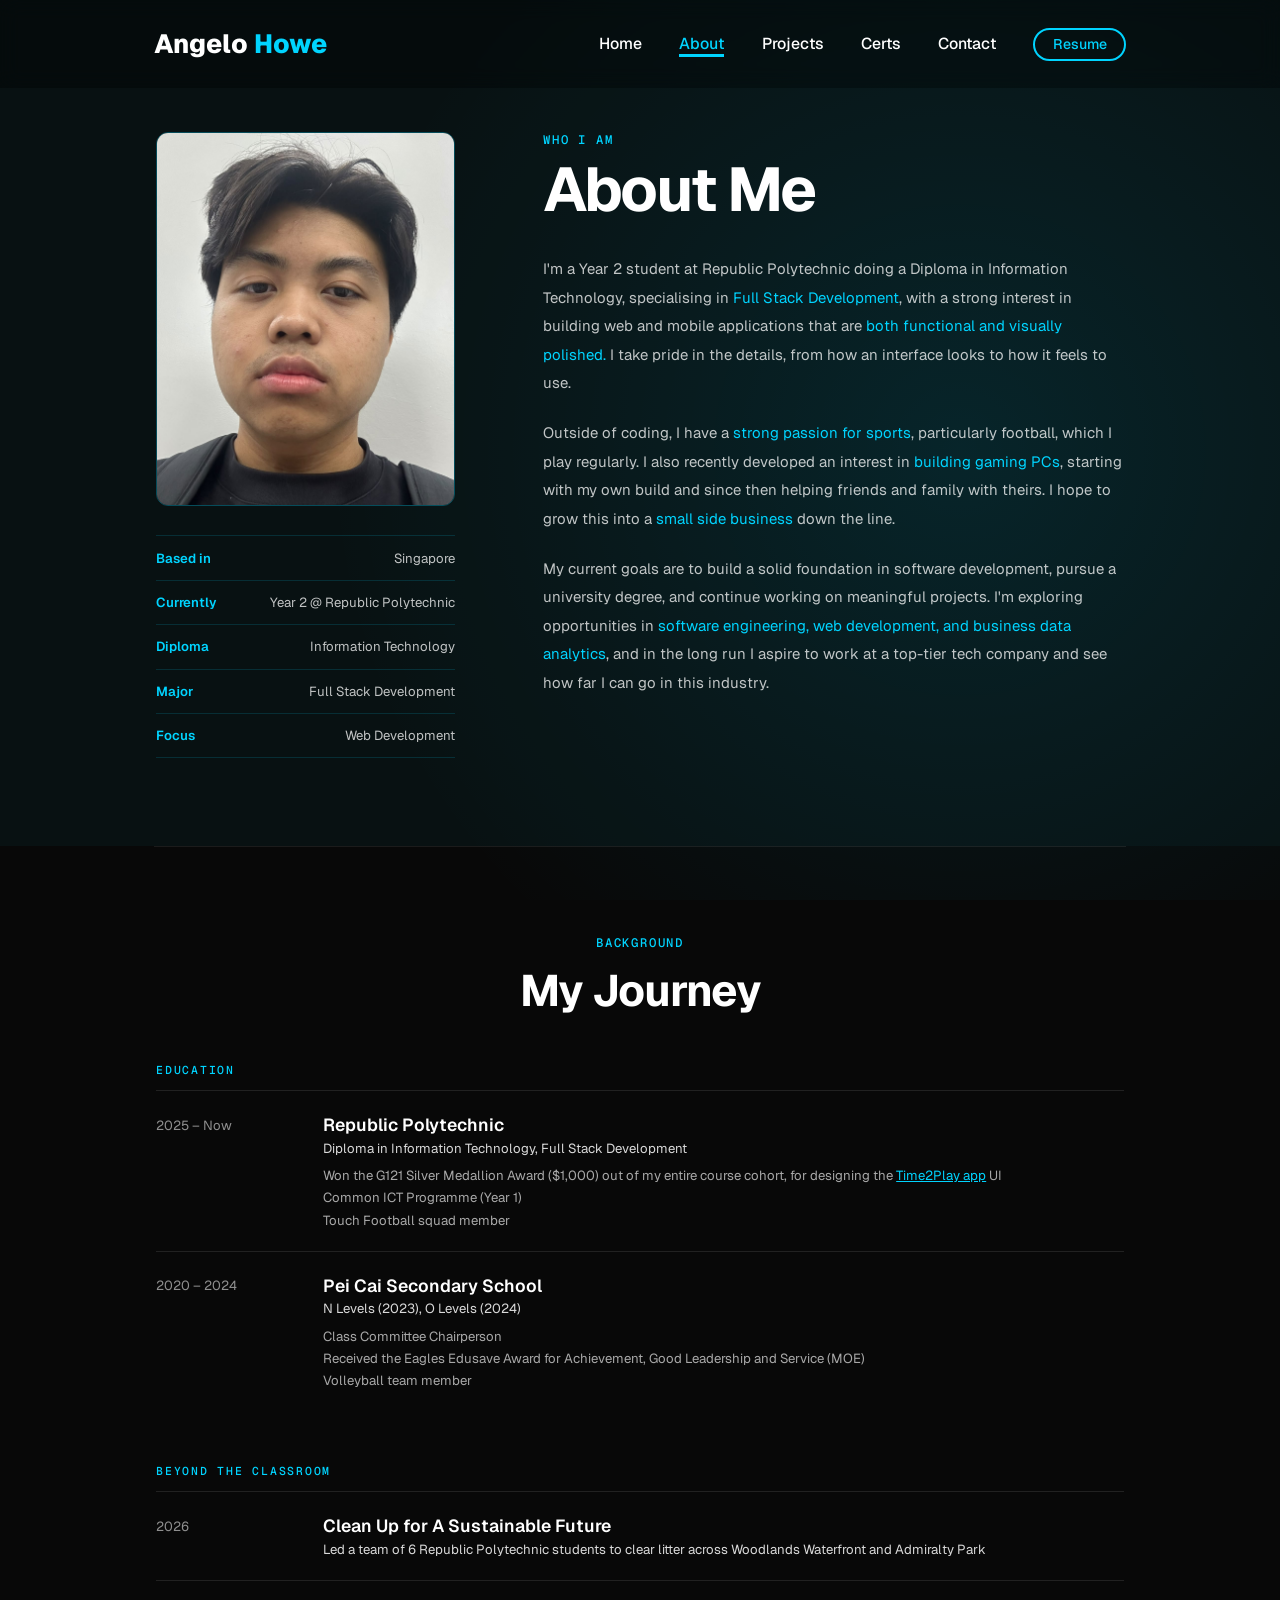
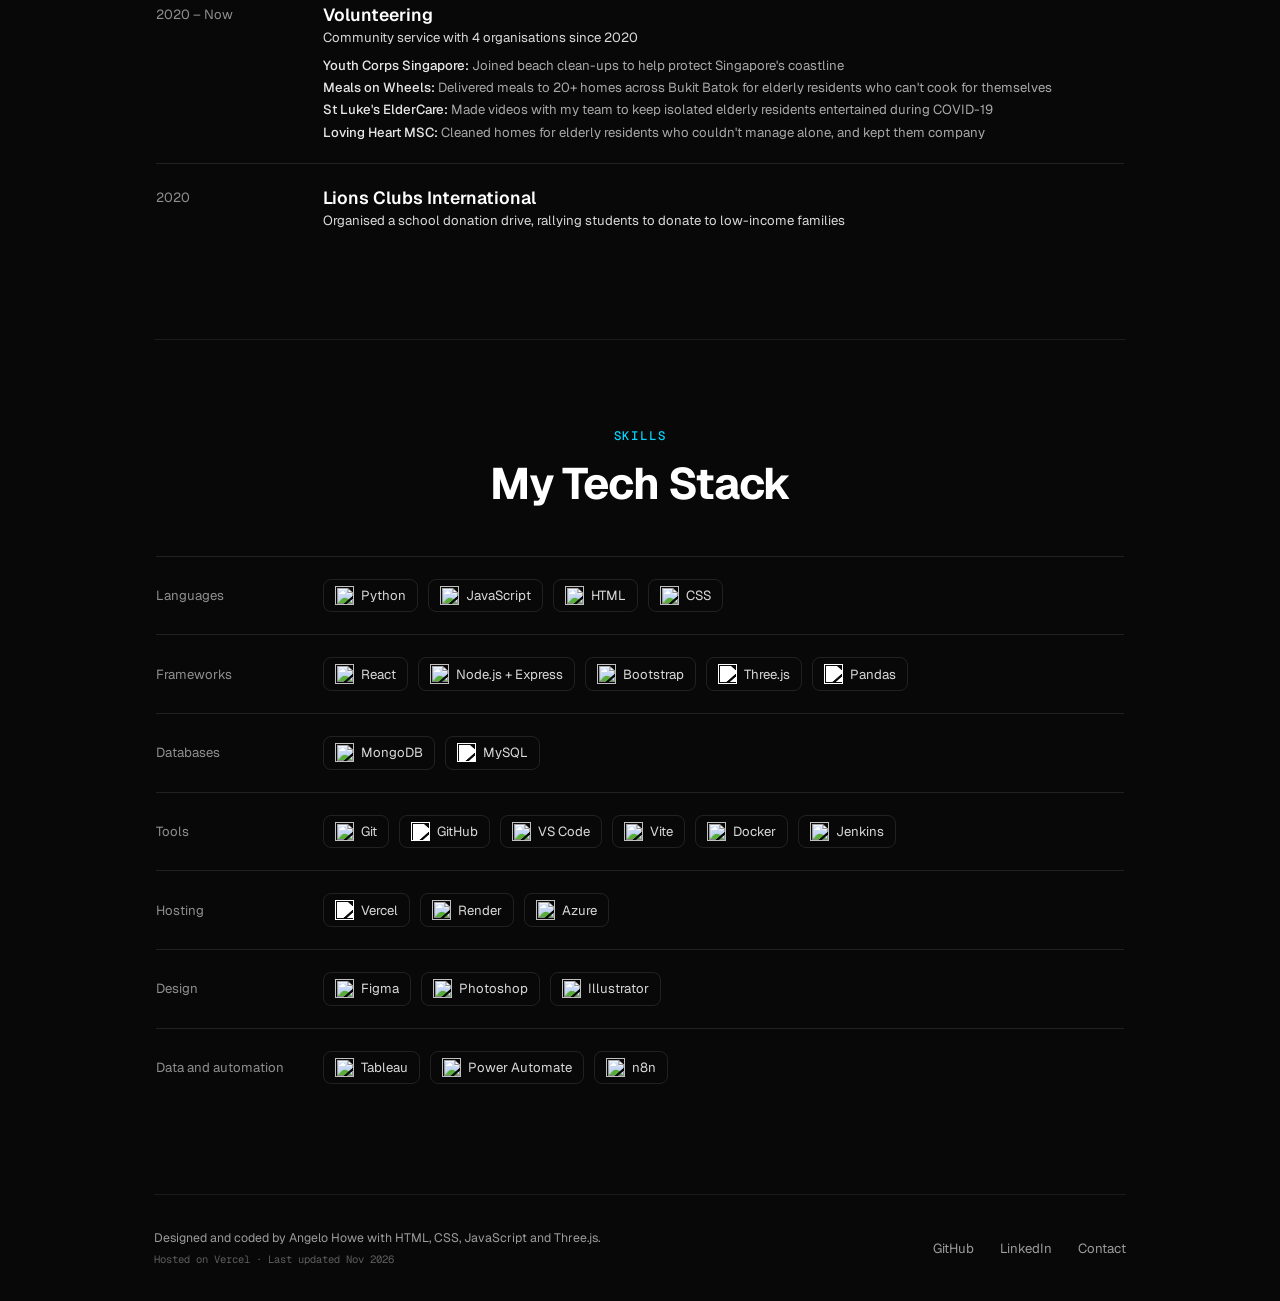
==== about.html @ 024ee43d "Update resume, about page details and Pei Cai dates" ====
<!DOCTYPE html>
<html lang="en">
  <head>
    <meta charset="UTF-8" />
    <meta name="viewport" content="width=device-width, initial-scale=1.0" />
    <title>About | Angelo Howe</title>
    <meta name="description" content="Portfolio of Angelo Howe, a Year 2 Information Technology student at Republic Polytechnic specialising in Full Stack Development. Projects, skills and contact details.">
    <link rel="stylesheet" href="css/style.css" />
    <link rel="stylesheet" href="css/mediaqueries.css" />
    <link rel="stylesheet" href="css/navbar.css">
    <link rel="icon" type="image/svg+xml" href="./assets/favicon_v11.png">
    <link href="https://unpkg.com/boxicons@2.1.4/css/boxicons.min.css" rel="stylesheet">
    <link href="https://fonts.googleapis.com/css2?family=Geist:wght@300;400;500;600;700;800&family=Geist+Mono:wght@500&display=swap" rel="stylesheet">
  </head>
  <body>

    <!-- ===== NAVBAR ===== -->
    <header class="header">
        <a href="./index.html" class="logo">Angelo <span>Howe</span></a>
        <i class="bx bx-menu" id="menu-icon"></i>
        <nav class="navbar">
            <a href="./index.html">Home</a>
            <a href="./about.html" class="active-nav">About</a>
            <a href="./projects.html">Projects</a>
            <a href="./certs.html">Certs</a>
            <a href="./contact.html">Contact</a>
            <a href="./assets/AngeloResume.pdf" target="_blank" class="nav-resume">Resume</a>
        </nav>
    </header>

    <!-- ===== ABOUT ===== -->
    <section class="about" id="about">
        <div class="about-container reveal">
            <div class="about-img">
                <img src="./assets/Profile Pic.jpeg" alt="Angelo Howe">
                <div class="about-facts">
                    <div class="fact-row">
                        <span class="fact-label">Based in</span>
                        <span class="fact-value">Singapore</span>
                    </div>
                    <div class="fact-row">
                        <span class="fact-label">Currently</span>
                        <span class="fact-value">Year 2 @ Republic Polytechnic</span>
                    </div>
                    <div class="fact-row">
                        <span class="fact-label">Diploma</span>
                        <span class="fact-value">Information Technology</span>
                    </div>
                    <div class="fact-row">
                        <span class="fact-label">Major</span>
                        <span class="fact-value">Full Stack Development</span>
                    </div>
                    <div class="fact-row">
                        <span class="fact-label">Focus</span>
                        <span class="fact-value">Web Development</span>
                    </div>
                </div>
            </div>
            <div class="about-content">
                <span class="eyebrow">Who I Am</span>
                <h2 class="about-title">About Me</h2>
                <p>I'm a Year 2 student at Republic Polytechnic doing a Diploma in Information Technology, specialising in <span>Full Stack Development</span>, with a strong interest in building web and mobile applications that are <span>both functional and visually polished.</span> I take pride in the details, from how an interface looks to how it feels to use.</p>
                <p>Outside of coding, I have a <span>strong passion for sports</span>, particularly football, which I play regularly. I also recently developed an interest in <span>building gaming PCs</span>, starting with my own build and since then helping friends and family with theirs. I hope to grow this into a <span>small side business</span> down the line.</p>
                <p>My current goals are to build a solid foundation in software development, pursue a university degree, and continue working on meaningful projects. I'm exploring opportunities in <span>software engineering, web development, and business data analytics</span>, and in the long run I aspire to work at a top-tier tech company and see how far I can go in this industry.</p>
            </div>
        </div>
    </section>

    <div class="divider"></div>

    <!-- ===== JOURNEY ===== -->
    <section class="journey" id="journey">
        <div class="journey-wrapper">
            <span class="eyebrow center reveal">Background</span>
            <h2 class="section-title reveal">My Journey</h2>

            <!-- ----- Education ----- -->
            <div class="journey-group reveal">
                <h3 class="journey-label">Education</h3>

                <div class="journey-row">
                    <span class="journey-side">2025 – Now</span>
                    <div class="journey-body">
                        <h4>Republic Polytechnic</h4>
                        <p class="journey-sub">Diploma in Information Technology, Full Stack Development</p>
                        <ul class="journey-points">
                            <li>Won the G121 Silver Medallion Award ($1,000) out of my entire course cohort, for designing the <a href="./projects.html#time2play">Time2Play app</a> UI</li>
                            <li>Common ICT Programme (Year 1)</li>
                            <li>Touch Football squad member</li>
                        </ul>
                    </div>
                </div>

                <div class="journey-row">
                    <span class="journey-side">2020 – 2024</span>
                    <div class="journey-body">
                        <h4>Pei Cai Secondary School</h4>
                        <p class="journey-sub">N Levels (2023), O Levels (2024)</p>
                        <ul class="journey-points">
                            <li>Class Committee Chairperson</li>
                            <li>Received the Eagles Edusave Award for Achievement, Good Leadership and Service (MOE)</li>
                            <li>Volleyball team member</li>
                        </ul>
                    </div>
                </div>
            </div>

            <!-- ----- Beyond the classroom ----- -->
            <div class="journey-group reveal">
                <h3 class="journey-label">Beyond the Classroom</h3>

                <div class="journey-row">
                    <span class="journey-side">2026</span>
                    <div class="journey-body">
                        <h4>Clean Up for A Sustainable Future</h4>
                        <p class="journey-sub">Led a team of 6 Republic Polytechnic students to clear litter across Woodlands Waterfront and Admiralty Park</p>
                    </div>
                </div>

                <div class="journey-row">
                    <span class="journey-side">2020 – Now</span>
                    <div class="journey-body">
                        <h4>Volunteering</h4>
                        <p class="journey-sub">Community service with 4 organisations since 2020</p>
                        <ul class="journey-points">
                            <li><strong>Youth Corps Singapore:</strong> Joined beach clean-ups to help protect Singapore's coastline</li>
                            <li><strong>Meals on Wheels:</strong> Delivered meals to 20+ homes across Bukit Batok for elderly residents who can't cook for themselves</li>
                            <li><strong>St Luke's ElderCare:</strong> Made videos with my team to keep isolated elderly residents entertained during COVID-19</li>
                            <li><strong>Loving Heart MSC:</strong> Cleaned homes for elderly residents who couldn't manage alone, and kept them company</li>
                        </ul>
                    </div>
                </div>

                <div class="journey-row">
                    <span class="journey-side">2020</span>
                    <div class="journey-body">
                        <h4>Lions Clubs International</h4>
                        <p class="journey-sub">Organised a school donation drive, rallying students to donate to low-income families</p>
                    </div>
                </div>
            </div>
        </div>
    </section>

    <div class="divider"></div>

    <!-- ===== SKILLS ===== -->
    <section class="skills" id="skills">
        <div class="journey-wrapper">
            <span class="eyebrow center reveal">Skills</span>
            <h2 class="section-title reveal">My Tech Stack</h2>
            <div class="reveal">
                <div class="journey-row">
                    <span class="journey-side">Languages</span>
                    <div class="tech-list">
                        <span class="tech-item"><img src="https://cdn.jsdelivr.net/gh/devicons/devicon/icons/python/python-original.svg" alt="">Python</span>
                        <span class="tech-item"><img src="https://cdn.jsdelivr.net/gh/devicons/devicon/icons/javascript/javascript-original.svg" alt="">JavaScript</span>
                        <span class="tech-item"><img src="https://cdn.jsdelivr.net/gh/devicons/devicon/icons/html5/html5-original.svg" alt="">HTML</span>
                        <span class="tech-item"><img src="https://cdn.jsdelivr.net/gh/devicons/devicon/icons/css3/css3-original.svg" alt="">CSS</span>
                    </div>
                </div>
                <div class="journey-row">
                    <span class="journey-side">Frameworks</span>
                    <div class="tech-list">
                        <span class="tech-item"><img src="https://cdn.jsdelivr.net/gh/devicons/devicon/icons/react/react-original.svg" alt="">React</span>
                        <span class="tech-item"><img src="https://cdn.jsdelivr.net/gh/devicons/devicon/icons/nodejs/nodejs-original.svg" alt="">Node.js + Express</span>
                        <span class="tech-item"><img src="https://cdn.jsdelivr.net/gh/devicons/devicon/icons/bootstrap/bootstrap-original.svg" alt="">Bootstrap</span>
                        <span class="tech-item"><img src="https://cdn.jsdelivr.net/gh/devicons/devicon/icons/threejs/threejs-original.svg" alt="" class="icon-white">Three.js</span>
                        <span class="tech-item"><img src="https://cdn.jsdelivr.net/gh/devicons/devicon/icons/pandas/pandas-original.svg" alt="" class="icon-white">Pandas</span>
                    </div>
                </div>
                <div class="journey-row">
                    <span class="journey-side">Databases</span>
                    <div class="tech-list">
                        <span class="tech-item"><img src="https://cdn.jsdelivr.net/gh/devicons/devicon/icons/mongodb/mongodb-original.svg" alt="">MongoDB</span>
                        <span class="tech-item"><img src="https://cdn.jsdelivr.net/gh/devicons/devicon/icons/mysql/mysql-original.svg" alt="" class="icon-white">MySQL</span>
                    </div>
                </div>
                <div class="journey-row">
                    <span class="journey-side">Tools</span>
                    <div class="tech-list">
                        <span class="tech-item"><img src="https://cdn.jsdelivr.net/gh/devicons/devicon/icons/git/git-original.svg" alt="">Git</span>
                        <span class="tech-item"><img src="https://cdn.jsdelivr.net/gh/devicons/devicon/icons/github/github-original.svg" alt="" class="icon-white">GitHub</span>
                        <span class="tech-item"><img src="https://cdn.jsdelivr.net/gh/devicons/devicon/icons/vscode/vscode-original.svg" alt="">VS Code</span>
                        <span class="tech-item"><img src="https://cdn.jsdelivr.net/gh/devicons/devicon/icons/vitejs/vitejs-original.svg" alt="">Vite</span>
                        <span class="tech-item"><img src="https://cdn.jsdelivr.net/gh/devicons/devicon/icons/docker/docker-original.svg" alt="">Docker</span>
                        <span class="tech-item"><img src="https://cdn.jsdelivr.net/gh/devicons/devicon/icons/jenkins/jenkins-original.svg" alt="">Jenkins</span>
                    </div>
                </div>
                <div class="journey-row">
                    <span class="journey-side">Hosting</span>
                    <div class="tech-list">
                        <span class="tech-item"><img src="https://cdn.jsdelivr.net/gh/devicons/devicon/icons/vercel/vercel-original.svg" alt="" class="icon-white">Vercel</span>
                        <span class="tech-item"><img src="https://api.iconify.design/simple-icons/render.svg?color=%23ffffff" alt="">Render</span>
                        <span class="tech-item"><img src="https://cdn.jsdelivr.net/gh/devicons/devicon/icons/azure/azure-original.svg" alt="">Azure</span>
                    </div>
                </div>
                <div class="journey-row">
                    <span class="journey-side">Design</span>
                    <div class="tech-list">
                        <span class="tech-item"><img src="https://cdn.jsdelivr.net/gh/devicons/devicon/icons/figma/figma-original.svg" alt="">Figma</span>
                        <span class="tech-item"><img src="https://cdn.jsdelivr.net/gh/devicons/devicon/icons/photoshop/photoshop-original.svg" alt="">Photoshop</span>
                        <span class="tech-item"><img src="https://cdn.jsdelivr.net/gh/devicons/devicon/icons/illustrator/illustrator-original.svg" alt="">Illustrator</span>
                    </div>
                </div>
                <div class="journey-row">
                    <span class="journey-side">Data and automation</span>
                    <div class="tech-list">
                        <span class="tech-item"><img src="https://api.iconify.design/logos/tableau-icon.svg" alt="">Tableau</span>
                        <span class="tech-item"><img src="https://api.iconify.design/simple-icons/powerautomate.svg?color=%230066ff" alt="">Power Automate</span>
                        <span class="tech-item"><img src="https://api.iconify.design/logos/n8n-icon.svg" alt="">n8n</span>
                    </div>
                </div>
            </div>
        </div>
    </section>

    <div class="divider"></div>

    <!-- ===== FOOTER ===== -->
    <footer class="projects-footer">
        <div class="footer-row">
            <div>
                <p class="footer-sub">Designed and coded by Angelo Howe with HTML, CSS, JavaScript and Three.js.</p>
                <p class="footer-note">Hosted on Vercel · Last updated Nov 2026</p>
            </div>
            <div class="footer-links">
                <a href="https://github.com/Aangelo555" target="_blank">GitHub</a>
                <a href="https://www.linkedin.com/in/angelo-h-a74b47377/" target="_blank">LinkedIn</a>
                <a href="./contact.html">Contact</a>
            </div>
        </div>
    </footer>

    <script src="js/script.js"></script>
  </body>
</html>
---- css/style.css ----
* {
  margin: 0;
  padding: 0;
  box-sizing: border-box;
  text-decoration: none;
  border: none;
  outline: none;
  scroll-behavior: smooth;
  font-family: "Geist", sans-serif;
}

html {
  font-size: 55%;
  overflow-x: hidden;
}

/* ========================
   VARIABLES & BASE
======================== */
:root {
  --bg-color: #080808;
  --second-bg-color: #00d5ff0a;
  --text-color: white;
  --main-color: #00d4ff;
}

body {
    background: var(--bg-color);
    color: var(--text-color);
    background-image: radial-gradient(circle at 75% 50%, rgba(0, 212, 255, 0.1) 0%, transparent 60%);
    background-attachment: fixed;
}

span {
    color: var(--main-color);
}

/* ========================
   SCROLLBAR
======================== */
::-webkit-scrollbar {
    width: 10px;
}

::-webkit-scrollbar-thumb {
    background-color: var(--main-color);
}

::-webkit-scrollbar-track {
    background-color: var(--bg-color);
}

/* ========================
   DIVIDER
======================== */
/* plain faint line between sections */
.divider {
    width: 76%;
    height: 1px;
    margin: 0 auto;
    background: rgba(255, 255, 255, 0.08);
}

/* ========================
   HEADER / NAVBAR
======================== */
.header {
    position: fixed;
    width: 100%;
    top: 0%;
    left: 0%;
    padding: 3rem 12%;
    background: rgba(0, 0, 0, 0.3);
    backdrop-filter: blur(10px);
    display: flex;
    justify-content: space-between;
    align-items: center;
    z-index: 100;
}

#menu-icon {
    font-size: 3.6rem;
    color: var(--main-color);
    display: none;
}

.logo {
    font-size: 3rem;
    color: var(--text-color);
    font-weight: 800;
    cursor: pointer;
    transition: 0.3s ease;
}

.logo:hover {
    transform: scale(1.1);
}

.navbar a {
    font-size: 1.8rem;
    color: var(--text-color);
    margin-left: 4rem;
    font-weight: 500;
    border-bottom: 3px solid transparent;
    transition: 0.3s ease;
}

.navbar a:hover {
    border-bottom: 3px solid var(--main-color);
    color: var(--main-color);
}

/* ========================
   SECTIONS (GLOBAL)
======================== */
section {
    padding: 10rem 12%;
}

.section-title {
    font-size: 5rem;
    text-align: center;
    margin-bottom: 5rem;
}

/* big headings feel sharper with tighter letter spacing */
h1, h2 {
    letter-spacing: -0.03em;
}

/* small label above each heading (replaces the two-colour headings) */
.eyebrow {
    display: block;
    font-family: "Geist Mono", monospace;
    font-size: 1.4rem;
    font-weight: 500;
    letter-spacing: 0.2rem;
    text-transform: uppercase;
    color: var(--main-color);
    margin-bottom: 1.2rem;
}

.eyebrow.center {
    text-align: center;
}

/* ========================
   BUTTONS
======================== */
.btn-group {
    display: flex;
    gap: 1.5rem;
}

.btn {
    display: inline-block;
    padding: 1rem 3rem;
    background: var(--main-color);
    border-radius: 3rem;
    font-size: 1.8rem;
    color: black;
    border: 2px solid transparent;
    font-weight: 600;
    transition: 0.3s ease-in-out;
}

.btn:hover {
    transform: translateY(-2px);
    box-shadow: 0 0 20px rgba(0, 212, 255, 0.4);
}

.btn-group a:nth-of-type(2) {
    background-color: black;
    color: var(--main-color);
    border: 2px solid var(--main-color);
}

.btn-group a:nth-of-type(2):hover {
    box-shadow: 0 0 20px rgba(0, 212, 255, 0.4);
    background-color: var(--main-color);
    color: black;
}

/* ========================
   HOME
======================== */
.home {
    min-height: 100vh;
    display: flex;
    align-items: center;
    justify-content: center;
    gap: 12rem;
}

.home-content {
    flex: 1;
    display: flex;
    flex-direction: column;
    align-items: flex-start;
    text-align: left;
}

.home-content h1 {
    font-size: 8rem;
    font-weight: 700;
    margin-top: 1.5rem;
    line-height: 1;
}

.home-content h3 {
    font-size: 4rem;
    margin: 1rem 0;
}

.home-content p {
    font-size: 1.7rem;
    font-weight: 400;
    line-height: 1.8;
    color: rgba(255, 255, 255, 0.8);
    max-width: 56rem;
}

.home-img {
    flex: 1;
    display: flex;
    align-items: center;
    justify-content: center;
    position: relative;
    isolation: isolate;
}

/* the one big glow on the site: light coming off the PC */
.home-img::before {
    content: "";
    position: absolute;
    width: 110%;
    aspect-ratio: 1;
    border-radius: 50%;
    background: radial-gradient(circle, rgba(0, 212, 255, 0.16) 0%, rgba(0, 212, 255, 0.05) 40%, transparent 70%);
    z-index: -1;
}

#three-canvas {
    width: 100%;
    max-width: 600px;
    height: auto;
}

/* space between the intro text and the buttons */
.home-content .btn-group {
    margin-top: 3rem;
}

/* GitHub and LinkedIn as small text links under the buttons */
.hero-links {
    display: flex;
    gap: 2.5rem;
    margin-top: 2.5rem;
}

#loading-text {
    font-size: 2rem;
    color: var(--main-color);
}

.cursor {
    color: var(--main-color);
    animation: blink 0.7s infinite;
}

@keyframes blink {
    0%, 100% { opacity: 1; }
    50% { opacity: 0; }
}

/* ========================
   ABOUT
======================== */
.about {
    padding-top: 15rem;
    background: var(--second-bg-color);
}

.about-container {
    max-width: 110rem;
    margin: 0 auto;
    display: grid;
    grid-template-columns: 34rem 1fr;
    gap: 10rem;
    align-items: start;
}

.about-img img {
    width: 100%;
    aspect-ratio: 4 / 5;
    border-radius: 12px;
    object-fit: cover;
    border: 1px solid rgba(0, 212, 255, 0.3);
}

.about-facts {
    margin-top: 3rem;
    display: flex;
    flex-direction: column;
    border-top: 1px solid rgba(0, 212, 255, 0.15);
}

.fact-row {
    display: flex;
    justify-content: space-between;
    align-items: center;
    gap: 2rem;
    padding: 1.5rem 0;
    border-bottom: 1px solid rgba(0, 212, 255, 0.15);
}

.fact-label {
    font-size: 1.5rem;
    color: var(--main-color);
    font-weight: 600;
    white-space: nowrap;
}

.fact-value {
    font-size: 1.5rem;
    color: rgba(255, 255, 255, 0.75);
    font-weight: 400;
    text-align: right;
}

.about-title {
    font-size: 7rem;
    font-weight: 700;
    line-height: 1;
    margin-bottom: 4rem;
}

.about-content p {
    font-size: 1.7rem;
    line-height: 1.9;
    color: rgba(255, 255, 255, 0.75);
    margin-bottom: 2.5rem;
}

/* ========================
   JOURNEY (ABOUT PAGE)
   simple rows, like the certs list
======================== */
.journey-wrapper {
    max-width: 110rem; /* same width as the About Me section above */
    margin: 0 auto;
}

.journey-group {
    margin-bottom: 6rem;
}

.journey-group:last-child {
    margin-bottom: 0;
}

.journey-label {
    font-family: "Geist Mono", monospace;
    font-size: 1.3rem;
    font-weight: 500;
    letter-spacing: 0.2rem;
    text-transform: uppercase;
    color: var(--main-color);
    margin-bottom: 1.5rem;
}

.journey-row {
    display: grid;
    grid-template-columns: 16rem 1fr;
    gap: 3rem;
    padding: 2.5rem 0;
    border-top: 1px solid rgba(255, 255, 255, 0.1);
}

.journey-side {
    font-size: 1.5rem;
    color: rgba(255, 255, 255, 0.55);
    padding-top: 0.4rem;
}

.journey-body h4 {
    font-size: 2rem;
    font-weight: 600;
}

.journey-sub {
    font-size: 1.5rem;
    color: rgba(255, 255, 255, 0.85);
    margin-top: 0.4rem;
}

.journey-points {
    list-style: none;
    margin-top: 1.2rem;
    display: flex;
    flex-direction: column;
    gap: 0.6rem;
}

.journey-points li {
    font-size: 1.5rem;
    color: rgba(255, 255, 255, 0.65);
}

/* rows with no subtitle (volunteering) sit closer to the title */
.journey-body h4 + .journey-points {
    margin-top: 0.8rem;
}

/* organisation name at the start of a point */
.journey-points strong {
    font-weight: 500;
    color: rgba(255, 255, 255, 0.9);
}

.journey-points a {
    color: var(--main-color);
    text-decoration: underline;
}

@media (max-width: 600px) {
    .journey-row {
        grid-template-columns: 1fr;
        gap: 0.8rem;
    }
}

/* ========================
   SKILLS / TECH STACK
======================== */
/* line up the category name with the middle of the logos */
.skills .journey-row {
    align-items: center;
}

.skills .journey-side {
    padding-top: 0;
}

/* each tool: small logo + name, in a row that wraps */
.tech-list {
    display: flex;
    flex-wrap: wrap;
    gap: 1.2rem;
}

.tech-item {
    display: inline-flex;
    align-items: center;
    gap: 0.8rem;
    font-size: 1.5rem;
    color: rgba(255, 255, 255, 0.85);
    border: 1px solid rgba(255, 255, 255, 0.1);
    border-radius: 8px;
    padding: 0.7rem 1.2rem;
    transition: 0.3s ease;
}

.tech-item:hover {
    border-color: rgba(0, 212, 255, 0.5);
}

.tech-item img {
    width: 2.2rem;
    height: 2.2rem;
}

.tech-item i {
    font-size: 2.2rem;
    color: var(--main-color);
}

/* dark logos (MySQL, Pandas, GitHub, Vercel, Three.js) turned white so they show on dark */
.tech-item .icon-white {
    filter: brightness(0) invert(1);
}

/* ========================
   PROJECTS (INDEX)
======================== */
.projects {
    display: flex;
    flex-direction: column;
    align-items: center;
}

.projects-grid {
    display: flex;
    gap: 3rem;
    justify-content: center;
    width: 90%;
    margin-bottom: 5rem;
}

.project-card {
    background: rgba(0, 212, 255, 0.03);
    border: 1px solid rgba(0, 212, 255, 0.15);
    border-radius: 16px;
    overflow: hidden;
    width: 33%;
    cursor: pointer;
    transition: 0.3s ease;
    display: flex;
    flex-direction: column;
}

a.project-card {
    color: var(--text-color);
}

.project-card:hover {
    border-color: var(--main-color);
    transform: translateY(-6px);
}

.project-preview {
    background: #0d0d0d;
    border-bottom: 1px solid rgba(0, 212, 255, 0.1);
    min-height: 20rem;
}

.project-img {
    width: 100%;
    height: 20rem;
    object-fit: cover;
    object-position: top;
    display: block;
}

.project-info {
    padding: 2.5rem;
    flex: 1;
    display: flex;
    flex-direction: column;
}

.project-header {
    display: flex;
    justify-content: space-between;
    align-items: center;
    margin-bottom: 1rem;
}

.project-header h3 {
    font-size: 2rem;
    font-weight: 600;
    color: var(--text-color);
}

.project-year {
    font-size: 1.4rem;
    color: rgba(255, 255, 255, 0.4);
}

.project-desc {
    font-size: 1.5rem;
    color: rgba(255, 255, 255, 0.6);
    line-height: 1.7;
    margin-bottom: 1.5rem;
}

/* where the card goes, shown like a real link */
.project-link {
    margin-top: auto;
    font-family: "Geist Mono", monospace;
    font-size: 1.3rem;
    color: rgba(255, 255, 255, 0.45);
    transition: 0.3s ease;
}

.project-link .arrow {
    display: inline-block;
    color: inherit;
    transition: 0.3s ease;
}

.project-card:hover .project-link {
    color: var(--main-color);
}

.project-card:hover .project-link .arrow {
    transform: translate(2px, -2px);
}

/* ========================
   CONTACT
======================== */
.contact {
    min-height: auto;
    padding: 10rem 12%;
    display: flex;
    flex-direction: column;
    align-items: center;
    justify-content: center;
    text-align: center;
    gap: 2rem;
}

.contact h2 {
    font-size: 6rem;
    font-weight: 700;
    line-height: 1.2;
    max-width: 70rem;
}

.contact p {
    font-size: 1.8rem;
    color: rgba(255, 255, 255, 0.5);
    margin-bottom: 1rem;
}

/* ========================
   CONTACT PAGE
======================== */
.contact-page {
    padding-top: 18rem;
    padding-bottom: 12rem;
}

.contact-wrapper {
    max-width: 110rem;
    margin: 0 auto;
}

.contact-title {
    font-size: 8rem;
    font-weight: 700;
    line-height: 1.1;
    margin-bottom: 5rem;
}

.contact-grid {
    display: grid;
    grid-template-columns: 1fr 1.1fr;
    gap: 8rem;
    align-items: start;
}

.contact-info p {
    font-size: 1.7rem;
    line-height: 1.9;
    color: rgba(255, 255, 255, 0.75);
    max-width: 45rem;
    margin-bottom: 4rem;
}

.contact-email {
    display: flex;
    align-items: center;
    gap: 1.2rem;
    font-size: 2.4rem;
    color: var(--text-color);
    margin-bottom: 4rem;
    overflow-wrap: anywhere;
    transition: 0.3s ease;
}

.contact-email i {
    font-size: 2.6rem;
    color: var(--main-color);
}

.contact-email:hover {
    color: var(--main-color);
}

.contact-links {
    display: flex;
    flex-direction: column;
    gap: 1.8rem;
}

.contact-links a,
.contact-links span {
    display: flex;
    align-items: center;
    gap: 1.2rem;
    font-size: 1.5rem;
    color: rgba(255, 255, 255, 0.75);
    transition: 0.3s ease;
}

.contact-links i {
    font-size: 2rem;
    color: var(--main-color);
}

.contact-links a:hover {
    color: var(--main-color);
}

.contact-form {
    display: flex;
    flex-direction: column;
    gap: 2.5rem;
}

.form-row {
    display: grid;
    grid-template-columns: 1fr 1fr;
    gap: 2rem;
}

.contact-form label {
    display: block;
    font-size: 1.5rem;
    font-weight: 600;
    color: var(--main-color);
    margin-bottom: 0.8rem;
}

.contact-form input,
.contact-form textarea {
    width: 100%;
    padding: 1.4rem 1.6rem;
    font-size: 1.5rem;
    color: var(--text-color);
    background: rgba(255, 255, 255, 0.03);
    border: 1px solid rgba(255, 255, 255, 0.15);
    border-radius: 10px;
    transition: 0.3s ease;
}

.contact-form textarea {
    min-height: 16rem;
    resize: vertical;
}

.contact-form input:focus,
.contact-form textarea:focus {
    border-color: var(--main-color);
}

.contact-form .btn {
    align-self: flex-start;
    cursor: pointer;
}

/* ========================
   FOOTER
======================== */
.projects-footer {
    padding: 4rem 12%;
}

/* text on the left, links on the right */
.footer-row {
    display: flex;
    justify-content: space-between;
    align-items: center;
    gap: 3rem;
    flex-wrap: wrap;
}

.footer-sub {
    font-size: 1.4rem;
    color: rgba(255, 255, 255, 0.6);
    margin-bottom: 0.6rem;
}

.footer-note {
    font-family: "Geist Mono", monospace;
    font-size: 1.2rem;
    color: rgba(255, 255, 255, 0.35);
}

.footer-links {
    display: flex;
    gap: 3rem;
}

.footer-links a {
    font-size: 1.5rem;
    color: rgba(255, 255, 255, 0.6);
    transition: 0.3s ease;
}

.footer-links a:hover {
    color: var(--main-color);
}

/* ========================
   ACTIVE NAV
======================== */
.active-nav {
    border-bottom: 3px solid var(--main-color) !important;
    color: var(--main-color) !important;
}

/* ========================
   CERTS PAGE
======================== */
.certs-wrapper {
    max-width: 110rem;
    margin: 0 auto;
}

.certs-hero {
    padding-top: 15rem;
    padding-bottom: 6rem;
}

.certs-hero .certs-wrapper {
    display: flex;
    align-items: center;
    justify-content: space-between;
    gap: 6rem;
}

.certs-hero h1 {
    font-size: 7rem;
    font-weight: 700;
    line-height: 1.1;
    margin-bottom: 2.5rem;
}

.certs-hero p {
    font-size: 1.7rem;
    line-height: 1.9;
    color: rgba(255, 255, 255, 0.75);
    max-width: 50rem;
}

#certs-canvas {
    width: 380px;
    height: 380px;
}

.certs-group-title {
    font-size: 3.2rem;
    font-weight: 700;
    margin-bottom: 2.5rem;
}

.cert-list {
    display: flex;
    flex-direction: column;
    border-top: 1px solid rgba(255, 255, 255, 0.1);
    margin-bottom: 7rem;
}

.cert-row {
    display: flex;
    align-items: center;
    gap: 2rem;
    padding: 2rem 1rem;
    border-bottom: 1px solid rgba(255, 255, 255, 0.1);
    transition: 0.3s ease;
}

.cert-row:hover {
    background: rgba(0, 212, 255, 0.04);
}

.cert-text {
    flex: 1;
}

.cert-text h3 {
    font-size: 1.7rem;
    font-weight: 600;
    margin-bottom: 0.3rem;
}

.cert-text span {
    font-size: 1.4rem;
    color: rgba(255, 255, 255, 0.5);
}

.cert-view {
    display: flex;
    align-items: center;
    gap: 0.5rem;
    font-size: 1.4rem;
    color: rgba(255, 255, 255, 0.6);
    white-space: nowrap;
    transition: 0.3s ease;
}

.cert-view:hover {
    color: var(--main-color);
}

/* ========================
   PROJECTS PAGE
======================== */
.projects-page {
    min-height: 100vh;
    padding: 12rem 12% 6rem;
}

.projects-page-header {
    text-align: center;
    margin-bottom: 4rem;
}

.projects-page-header h1 {
    font-size: 7rem;
    font-weight: 700;
    margin-bottom: 1.5rem;
}

.projects-page-header p {
    font-size: 1.8rem;
    color: rgba(255, 255, 255, 0.5);
}

.filter-btns {
    display: flex;
    justify-content: center;
    gap: 1.2rem;
    margin-bottom: 5rem;
    flex-wrap: wrap;
}

.filter-btn {
    font-size: 1.5rem;
    padding: 0.8rem 2.2rem;
    border-radius: 2rem;
    border: 1px solid rgba(255, 255, 255, 0.2);
    background: transparent;
    color: rgba(255, 255, 255, 0.6);
    cursor: pointer;
    transition: 0.3s ease;
    font-family: "Geist", sans-serif;
}

.filter-btn:hover {
    border-color: var(--main-color);
    color: var(--main-color);
}

.filter-btn.active {
    background: var(--main-color);
    border-color: var(--main-color);
    color: black;
    font-weight: 600;
}

.projects-page-grid {
    display: grid;
    grid-template-columns: repeat(3, 1fr);
    gap: 3rem;
}

.project-card-full {
    background: rgba(0, 212, 255, 0.03);
    border: 1px solid rgba(0, 212, 255, 0.15);
    border-radius: 16px;
    overflow: hidden;
    transition: 0.3s ease;
    display: flex;            /* lets the buttons sit at the bottom */
    flex-direction: column;
}

.project-card-full .project-info {
    flex: 1;
    display: flex;
    flex-direction: column;
}

.project-card-full .project-links {
    margin-top: auto; /* buttons always line up at the bottom of each card */
}

/* soft highlight only, the buttons are what you click */
.project-card-full:hover {
    border-color: rgba(0, 212, 255, 0.4);
}

/* ----- Card text (projects page) ----- */
.project-card-full .project-header {
    flex-direction: column;
    align-items: flex-start;
    gap: 0.4rem;
}

/* category line under the title, e.g. "Group Project · Design" */
.project-meta {
    font-family: "Geist Mono", monospace;
    font-size: 1.3rem;
    color: rgba(255, 255, 255, 0.45);
}

/* tech used, as plain text instead of chips */
.project-stack {
    font-family: "Geist Mono", monospace;
    font-size: 1.3rem;
    color: rgba(255, 255, 255, 0.5);
    line-height: 1.7;
    margin-bottom: 2rem;
}

/* ----- Card links (projects page) ----- */
.project-links {
    display: flex;
    gap: 2.5rem;
}

.card-link {
    font-family: "Geist Mono", monospace;
    font-size: 1.4rem;
    font-weight: 500;
    color: var(--main-color);
    background: none;
    cursor: pointer;
    padding: 0;
}

.card-link:hover {
    text-decoration: underline;
    text-underline-offset: 4px;
}

.card-link .arrow {
    display: inline-block;
    transition: 0.3s ease;
}

.card-link:hover .arrow {
    transform: translate(2px, -2px);
}

/* ========================
   ANIMATIONS
======================== */
@keyframes fadeUp {
    from {
        opacity: 0;
        transform: translateY(30px);
    }
    to {
        opacity: 1;
        transform: translateY(0);
    }
}

/* Hero load-in (home page) */
.home-content > * {
    animation: fadeUp 0.8s ease backwards;
}

.home-content > *:nth-child(1) { animation-delay: 0.1s; }
.home-content > *:nth-child(2) { animation-delay: 0.3s; }
.home-content > *:nth-child(3) { animation-delay: 0.5s; }
.home-content > *:nth-child(4) { animation-delay: 0.7s; }
.home-content > *:nth-child(5) { animation-delay: 0.9s; }

.home-img {
    animation: fadeUp 1s ease 0.6s backwards;
}

/* Fade up on scroll */
.reveal {
    opacity: 0;
    transform: translateY(30px);
    transition: opacity 0.8s ease, transform 0.8s ease;
}

.reveal.show {
    opacity: 1;
    transform: translateY(0);
}

/* Cards appear one by one */
.stagger > * {
    opacity: 0;
}

.stagger.show > * {
    opacity: 1;
    animation: fadeUp 0.7s ease backwards;
}

.stagger.show > *:nth-child(2) { animation-delay: 0.15s; }
.stagger.show > *:nth-child(3) { animation-delay: 0.3s; }
.stagger.show > *:nth-child(4) { animation-delay: 0.45s; }
.stagger.show > *:nth-child(5) { animation-delay: 0.6s; }
.stagger.show > *:nth-child(6) { animation-delay: 0.75s; }
.stagger.show > *:nth-child(7) { animation-delay: 0.9s; }

/* Turn animations off for people who set "reduce motion" on their device */
@media (prefers-reduced-motion: reduce) {
    .reveal,
    .stagger > * {
        opacity: 1;
        transform: none;
        transition: none;
        animation: none !important;
    }

    .home-content > *,
    .home-img {
        animation: none;
    }
}
---- css/mediaqueries.css ----
/* ========================
   LAPTOPS (1600px and below)
======================== */
@media (max-width: 1600px) {
    .home {
        gap: 6rem;
    }

    .home-content h1 {
        font-size: 6.5rem;
    }

    .home-content h3 {
        font-size: 3.2rem;
    }
}

/* ========================
   SMALL LAPTOPS (1200px and below)
======================== */
@media (max-width: 1200px) {
    .header {
        padding: 3rem 6%;
    }

    .navbar a {
        margin-left: 2.5rem;
    }

    section {
        padding: 10rem 6%;
    }

    .home {
        gap: 4rem;
    }

    .about {
        padding-top: 15rem;
    }

    .about-container {
        gap: 6rem;
    }
}

/* ========================
   TABLETS (991px and below)
======================== */
@media (max-width: 991px) {

    /* Navbar */
    #menu-icon {
        display: block;
        cursor: pointer;
    }

    .navbar {
        position: absolute;
        top: 100%;
        left: 0;
        width: 100%;
        padding: 1rem 6%;
        background: rgba(0, 0, 0, 0.9);
        display: none;
    }

    .navbar.active {
        display: block;
    }

    .navbar a {
        display: block;
        font-size: 2rem;
        margin: 3rem 0;
    }

    /* Home */
    .home {
        flex-direction: column;
        padding-top: 14rem;
    }

    .home-content {
        align-items: center;
        text-align: center;
    }

    #three-canvas {
        width: 100%;
        max-width: 600px;
        height: auto;
    }

    /* About */
    .about-container {
        grid-template-columns: 1fr;
        gap: 5rem;
    }

    .about-img {
        width: 100%;
        max-width: 40rem;
        margin: 0 auto;
    }

    .about-title {
        font-size: 5rem;
        text-align: center;
    }

    /* Contact page */
    .contact-grid {
        grid-template-columns: 1fr;
        gap: 5rem;
    }

    /* Projects */
    .projects-page-grid {
        grid-template-columns: repeat(2, 1fr);
    }

    .projects-grid {
        flex-direction: column;
        width: 100%;
    }

    .project-card {
        width: 100%;
    }

    /* Certs page */
    .certs-hero .certs-wrapper {
        flex-direction: column;
        text-align: center;
    }

    .certs-hero p {
        margin: 0 auto;
    }

    #certs-canvas {
        width: 100%;
        max-width: 380px;
        height: auto;
    }

    /* Other sections */
    .contact {
        padding: 8rem 6%;
    }

    .projects-page {
        padding: 12rem 6% 6rem;
    }
}

/* ========================
   PHONES (600px and below)
======================== */
@media (max-width: 600px) {
    html {
        font-size: 50%;
    }

    /* Home */
    .home-content h1 {
        font-size: 6rem;
    }

    .home-content h3 {
        font-size: 2.6rem;
    }

    /* About */
    .about-title {
        font-size: 4.5rem;
    }

    /* Titles */
    .section-title {
        font-size: 4rem;
    }

    .contact h2 {
        font-size: 4rem;
    }

    /* Projects */
    .projects-page-grid {
        grid-template-columns: 1fr;
    }

    /* Certs page */
    .certs-hero h1 {
        font-size: 4.5rem;
    }

    /* Contact page */
    .contact-title {
        font-size: 5rem;
    }

    .contact-email {
        font-size: 1.9rem;
    }

    .form-row {
        grid-template-columns: 1fr;
    }
}
---- css/navbar.css ----
/* ========================
   NAVBAR RESUME BUTTON
======================== */
.navbar a.nav-resume {
    margin-left: 4rem;
    padding: 0.6rem 2rem;
    font-size: 1.6rem;
    color: var(--main-color);
    border: 2px solid var(--main-color);
    border-radius: 4rem;
}

.navbar a.nav-resume:hover {
    background: var(--main-color);
    color: black;
    border: 2px solid var(--main-color);
}

/* ----- Smaller laptops ----- */
@media (max-width: 1200px) {
    .navbar a.nav-resume {
        margin-left: 2.5rem;
    }
}

/* ----- Mobile menu ----- */
@media (max-width: 991px) {
    .navbar a.nav-resume {
        display: inline-block;
        margin: 1rem 0 3rem;
    }
}
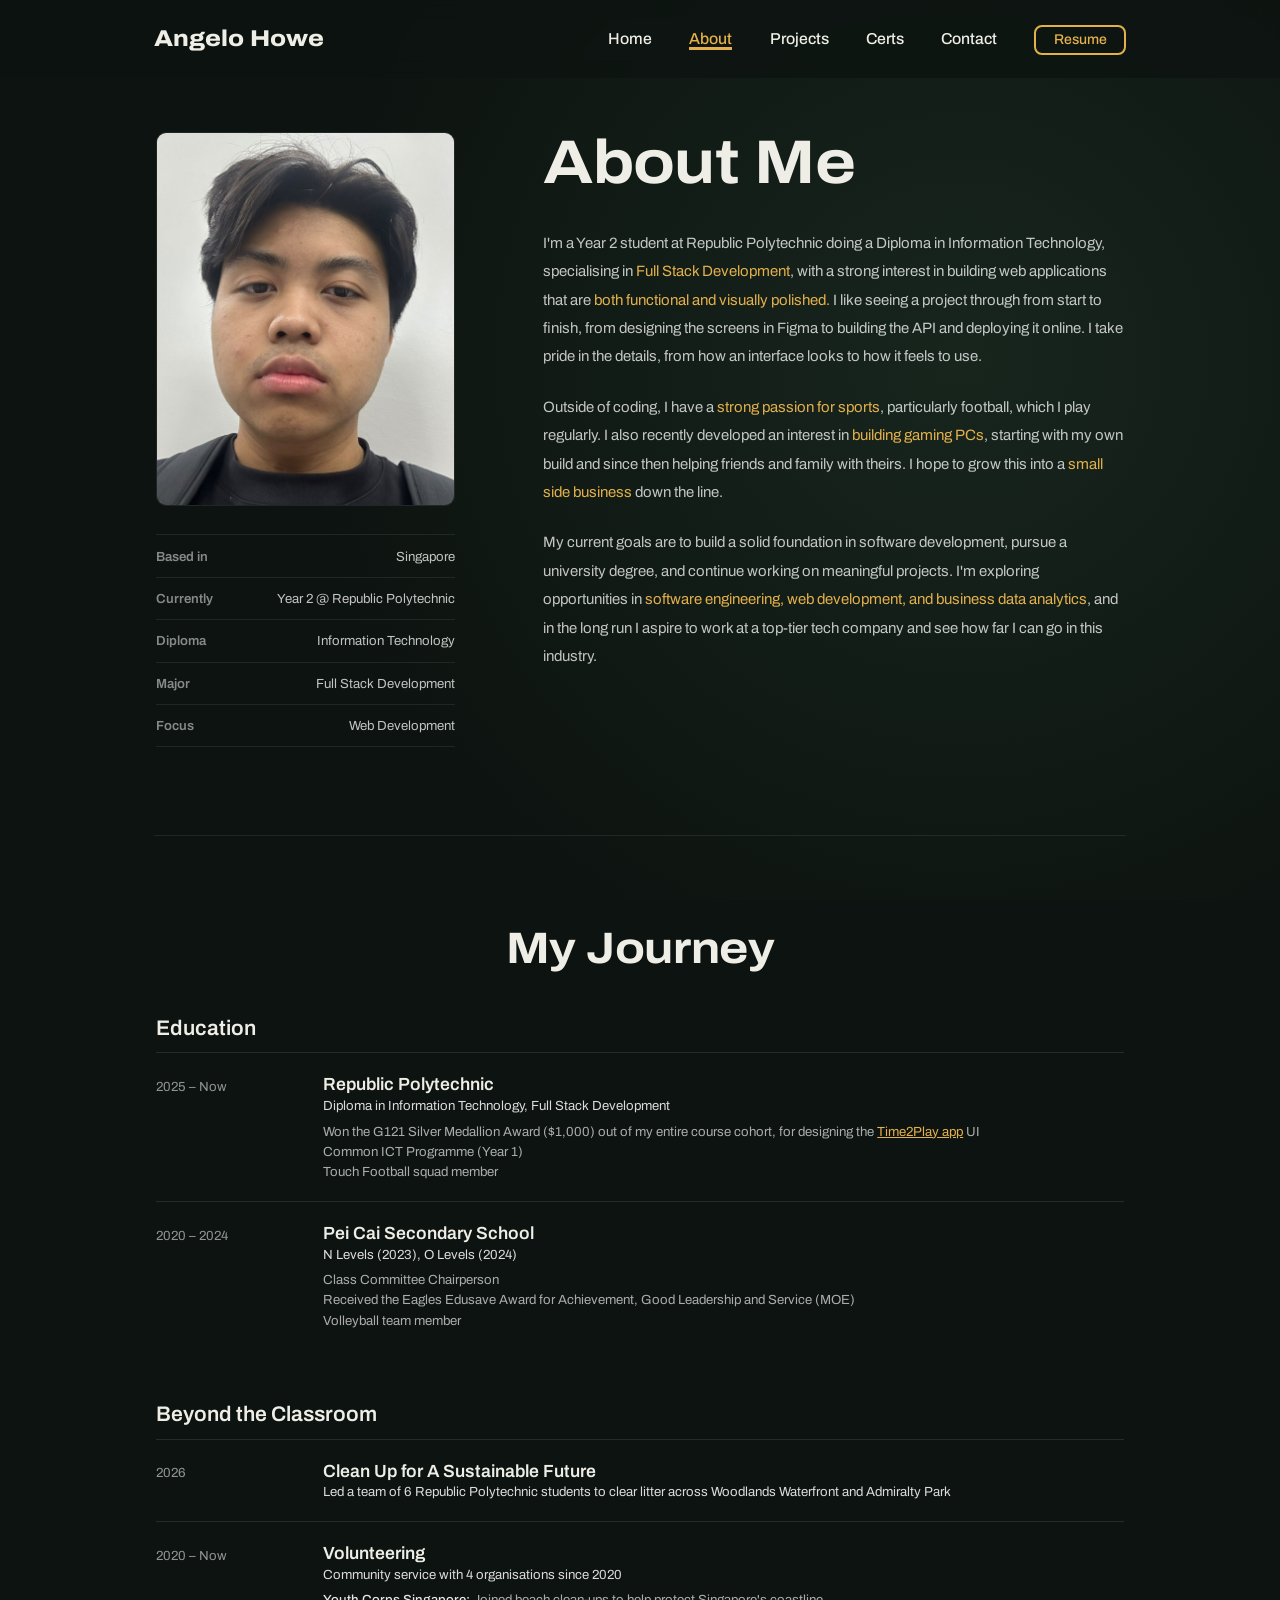
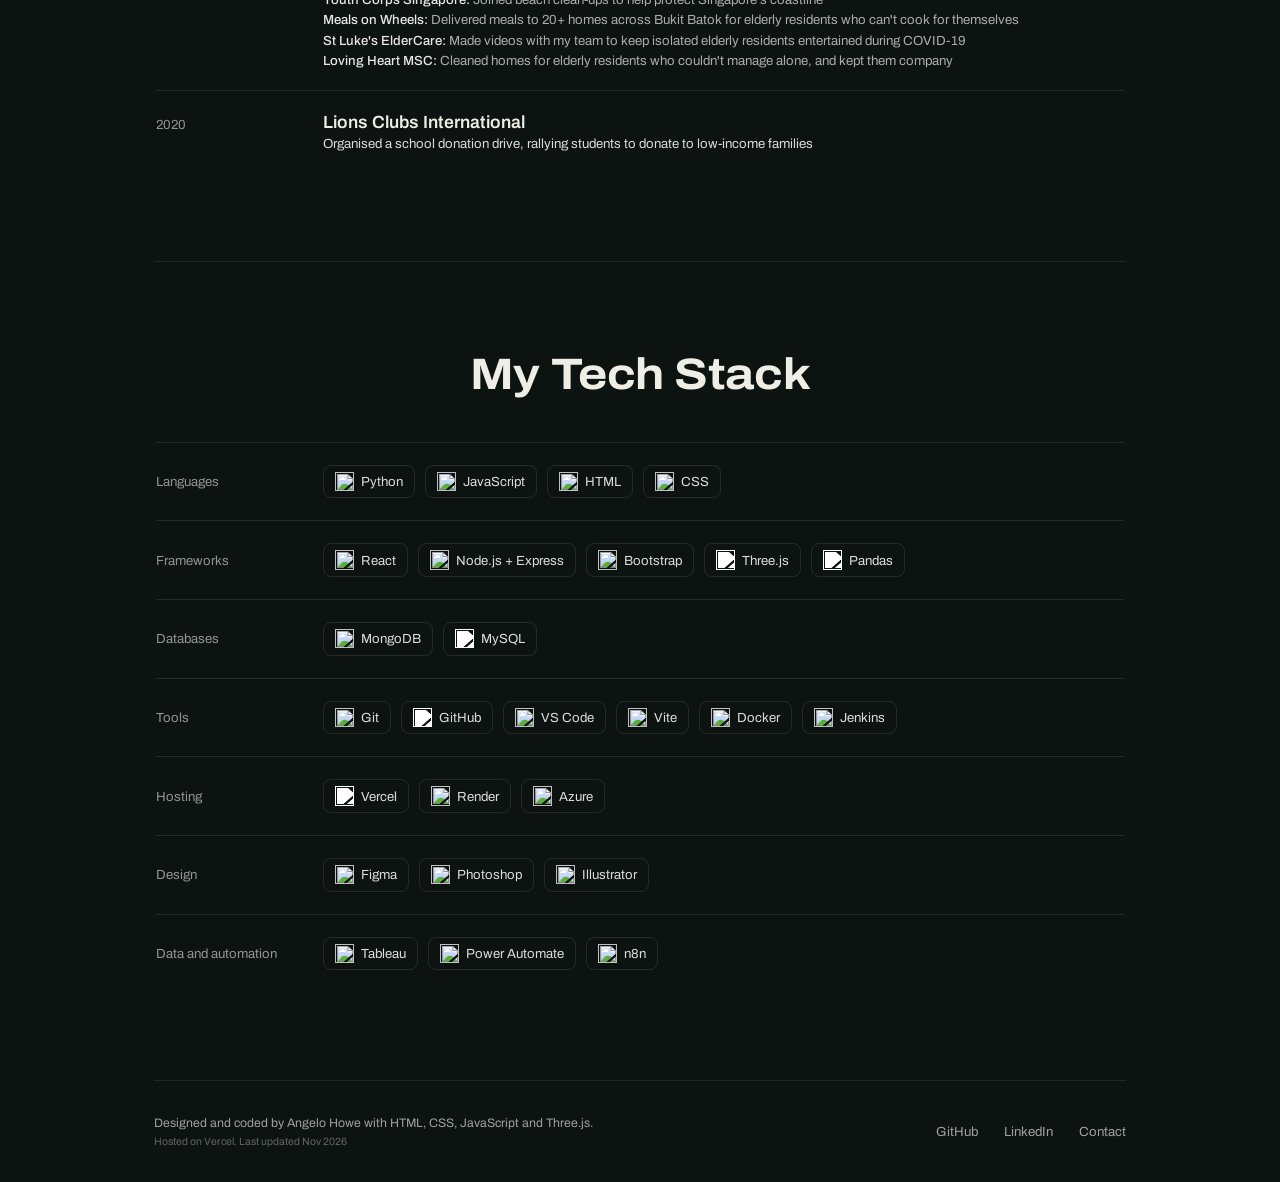
==== commit 5c22fe3c: "Redesign portfolio colours, font and logo" ====
--- a/about.html
+++ b/about.html
@@ -8,9 +8,9 @@
     <link rel="stylesheet" href="css/style.css" />
     <link rel="stylesheet" href="css/mediaqueries.css" />
     <link rel="stylesheet" href="css/navbar.css">
-    <link rel="icon" type="image/svg+xml" href="./assets/favicon_v11.png">
+    <link rel="icon" type="image/png" href="./assets/favicon_v12.png">
     <link href="https://unpkg.com/boxicons@2.1.4/css/boxicons.min.css" rel="stylesheet">
-    <link href="https://fonts.googleapis.com/css2?family=Geist:wght@300;400;500;600;700;800&family=Geist+Mono:wght@500&display=swap" rel="stylesheet">
+    <link href="https://fonts.googleapis.com/css2?family=Archivo:wdth,wght@62..125,400..800&display=swap" rel="stylesheet">
   </head>
   <body>
 
@@ -57,9 +57,8 @@
                 </div>
             </div>
             <div class="about-content">
-                <span class="eyebrow">Who I Am</span>
                 <h2 class="about-title">About Me</h2>
-                <p>I'm a Year 2 student at Republic Polytechnic doing a Diploma in Information Technology, specialising in <span>Full Stack Development</span>, with a strong interest in building web and mobile applications that are <span>both functional and visually polished.</span> I take pride in the details, from how an interface looks to how it feels to use.</p>
+                <p>I'm a Year 2 student at Republic Polytechnic doing a Diploma in Information Technology, specialising in <span>Full Stack Development</span>, with a strong interest in building web applications that are <span>both functional and visually polished.</span> I like seeing a project through from start to finish, from designing the screens in Figma to building the API and deploying it online. I take pride in the details, from how an interface looks to how it feels to use.</p>
                 <p>Outside of coding, I have a <span>strong passion for sports</span>, particularly football, which I play regularly. I also recently developed an interest in <span>building gaming PCs</span>, starting with my own build and since then helping friends and family with theirs. I hope to grow this into a <span>small side business</span> down the line.</p>
                 <p>My current goals are to build a solid foundation in software development, pursue a university degree, and continue working on meaningful projects. I'm exploring opportunities in <span>software engineering, web development, and business data analytics</span>, and in the long run I aspire to work at a top-tier tech company and see how far I can go in this industry.</p>
             </div>
@@ -71,7 +70,6 @@
     <!-- ===== JOURNEY ===== -->
     <section class="journey" id="journey">
         <div class="journey-wrapper">
-            <span class="eyebrow center reveal">Background</span>
             <h2 class="section-title reveal">My Journey</h2>
 
             <!-- ----- Education ----- -->
@@ -147,7 +145,6 @@
     <!-- ===== SKILLS ===== -->
     <section class="skills" id="skills">
         <div class="journey-wrapper">
-            <span class="eyebrow center reveal">Skills</span>
             <h2 class="section-title reveal">My Tech Stack</h2>
             <div class="reveal">
                 <div class="journey-row">
@@ -222,7 +219,7 @@
         <div class="footer-row">
             <div>
                 <p class="footer-sub">Designed and coded by Angelo Howe with HTML, CSS, JavaScript and Three.js.</p>
-                <p class="footer-note">Hosted on Vercel · Last updated Nov 2026</p>
+                <p class="footer-note">Hosted on Vercel. Last updated Nov 2026</p>
             </div>
             <div class="footer-links">
                 <a href="https://github.com/Aangelo555" target="_blank">GitHub</a>
--- a/css/style.css
+++ b/css/style.css
@@ -6,7 +6,7 @@
   border: none;
   outline: none;
   scroll-behavior: smooth;
-  font-family: "Geist", sans-serif;
+  font-family: "Archivo", sans-serif;
 }
 
 html {
@@ -18,16 +18,18 @@
    VARIABLES & BASE
 ======================== */
 :root {
-  --bg-color: #080808;
-  --second-bg-color: #00d5ff0a;
-  --text-color: white;
-  --main-color: #00d4ff;
+  --bg-color: #0d1310;          /* very dark green, like a circuit board */
+  --second-bg-color: #111915;
+  --card-color: #151e19;
+  --text-color: #eeeee6;
+  --main-color: #e3b04b;        /* gold, like the pins on a PC part */
+  --line-color: rgba(255, 255, 255, 0.08);
 }
 
 body {
     background: var(--bg-color);
     color: var(--text-color);
-    background-image: radial-gradient(circle at 75% 50%, rgba(0, 212, 255, 0.1) 0%, transparent 60%);
+    background-image: radial-gradient(circle at 75% 40%, rgba(70, 120, 90, 0.18) 0%, transparent 60%);
     background-attachment: fixed;
 }
 
@@ -53,7 +55,6 @@
 /* ========================
    DIVIDER
 ======================== */
-/* plain faint line between sections */
 .divider {
     width: 76%;
     height: 1px;
@@ -70,7 +71,7 @@
     top: 0%;
     left: 0%;
     padding: 3rem 12%;
-    background: rgba(0, 0, 0, 0.3);
+    background: rgba(13, 19, 16, 0.75);
     backdrop-filter: blur(10px);
     display: flex;
     justify-content: space-between;
@@ -85,15 +86,16 @@
 }
 
 .logo {
-    font-size: 3rem;
+    font-stretch: 112%;
+    font-size: 2.6rem;
     color: var(--text-color);
     font-weight: 800;
     cursor: pointer;
     transition: 0.3s ease;
 }
 
-.logo:hover {
-    transform: scale(1.1);
+.logo span {
+    color: var(--text-color);
 }
 
 .navbar a {
@@ -123,25 +125,10 @@
     margin-bottom: 5rem;
 }
 
-/* big headings feel sharper with tighter letter spacing */
+/* wide letters for big headings */
 h1, h2 {
-    letter-spacing: -0.03em;
-}
-
-/* small label above each heading (replaces the two-colour headings) */
-.eyebrow {
-    display: block;
-    font-family: "Geist Mono", monospace;
-    font-size: 1.4rem;
-    font-weight: 500;
-    letter-spacing: 0.2rem;
-    text-transform: uppercase;
-    color: var(--main-color);
-    margin-bottom: 1.2rem;
-}
-
-.eyebrow.center {
-    text-align: center;
+    font-stretch: 112%;
+    letter-spacing: -0.01em;
 }
 
 /* ========================
@@ -156,29 +143,26 @@
     display: inline-block;
     padding: 1rem 3rem;
     background: var(--main-color);
-    border-radius: 3rem;
-    font-size: 1.8rem;
-    color: black;
+    border-radius: 8px;
+    font-size: 1.7rem;
+    color: var(--bg-color);
     border: 2px solid transparent;
     font-weight: 600;
     transition: 0.3s ease-in-out;
 }
 
 .btn:hover {
-    transform: translateY(-2px);
-    box-shadow: 0 0 20px rgba(0, 212, 255, 0.4);
+    background: #f0c66d;
 }
 
 .btn-group a:nth-of-type(2) {
-    background-color: black;
-    color: var(--main-color);
-    border: 2px solid var(--main-color);
+    background-color: transparent;
+    color: var(--text-color);
+    border: 2px solid rgba(255, 255, 255, 0.25);
 }
 
 .btn-group a:nth-of-type(2):hover {
-    box-shadow: 0 0 20px rgba(0, 212, 255, 0.4);
-    background-color: var(--main-color);
-    color: black;
+    border-color: var(--text-color);
 }
 
 /* ========================
@@ -200,8 +184,12 @@
     text-align: left;
 }
 
+.home-content h1 span {
+    color: var(--text-color);
+}
+
 .home-content h1 {
-    font-size: 8rem;
+    font-size: 7.6rem;
     font-weight: 700;
     margin-top: 1.5rem;
     line-height: 1;
@@ -229,14 +217,14 @@
     isolation: isolate;
 }
 
-/* the one big glow on the site: light coming off the PC */
+/* glow behind the 3D PC */
 .home-img::before {
     content: "";
     position: absolute;
     width: 110%;
     aspect-ratio: 1;
     border-radius: 50%;
-    background: radial-gradient(circle, rgba(0, 212, 255, 0.16) 0%, rgba(0, 212, 255, 0.05) 40%, transparent 70%);
+    background: radial-gradient(circle, rgba(90, 150, 110, 0.22) 0%, rgba(90, 150, 110, 0.06) 40%, transparent 70%);
     z-index: -1;
 }
 
@@ -246,12 +234,11 @@
     height: auto;
 }
 
-/* space between the intro text and the buttons */
 .home-content .btn-group {
     margin-top: 3rem;
 }
 
-/* GitHub and LinkedIn as small text links under the buttons */
+/* GitHub and LinkedIn links */
 .hero-links {
     display: flex;
     gap: 2.5rem;
@@ -278,7 +265,6 @@
 ======================== */
 .about {
     padding-top: 15rem;
-    background: var(--second-bg-color);
 }
 
 .about-container {
@@ -293,16 +279,16 @@
 .about-img img {
     width: 100%;
     aspect-ratio: 4 / 5;
-    border-radius: 12px;
+    border-radius: 10px;
     object-fit: cover;
-    border: 1px solid rgba(0, 212, 255, 0.3);
+    border: 1px solid var(--line-color);
 }
 
 .about-facts {
     margin-top: 3rem;
     display: flex;
     flex-direction: column;
-    border-top: 1px solid rgba(0, 212, 255, 0.15);
+    border-top: 1px solid var(--line-color);
 }
 
 .fact-row {
@@ -311,12 +297,12 @@
     align-items: center;
     gap: 2rem;
     padding: 1.5rem 0;
-    border-bottom: 1px solid rgba(0, 212, 255, 0.15);
+    border-bottom: 1px solid var(--line-color);
 }
 
 .fact-label {
     font-size: 1.5rem;
-    color: var(--main-color);
+    color: rgba(255, 255, 255, 0.5);
     font-weight: 600;
     white-space: nowrap;
 }
@@ -344,10 +330,9 @@
 
 /* ========================
    JOURNEY (ABOUT PAGE)
-   simple rows, like the certs list
 ======================== */
 .journey-wrapper {
-    max-width: 110rem; /* same width as the About Me section above */
+    max-width: 110rem;
     margin: 0 auto;
 }
 
@@ -360,12 +345,8 @@
 }
 
 .journey-label {
-    font-family: "Geist Mono", monospace;
-    font-size: 1.3rem;
-    font-weight: 500;
-    letter-spacing: 0.2rem;
-    text-transform: uppercase;
-    color: var(--main-color);
+    font-size: 2.4rem;
+    font-weight: 600;
     margin-bottom: 1.5rem;
 }
 
@@ -407,12 +388,12 @@
     color: rgba(255, 255, 255, 0.65);
 }
 
-/* rows with no subtitle (volunteering) sit closer to the title */
+/* less space when there is no subtitle */
 .journey-body h4 + .journey-points {
     margin-top: 0.8rem;
 }
 
-/* organisation name at the start of a point */
+/* organisation names */
 .journey-points strong {
     font-weight: 500;
     color: rgba(255, 255, 255, 0.9);
@@ -433,7 +414,6 @@
 /* ========================
    SKILLS / TECH STACK
 ======================== */
-/* line up the category name with the middle of the logos */
 .skills .journey-row {
     align-items: center;
 }
@@ -442,7 +422,6 @@
     padding-top: 0;
 }
 
-/* each tool: small logo + name, in a row that wraps */
 .tech-list {
     display: flex;
     flex-wrap: wrap;
@@ -462,7 +441,7 @@
 }
 
 .tech-item:hover {
-    border-color: rgba(0, 212, 255, 0.5);
+    border-color: rgba(255, 255, 255, 0.3);
 }
 
 .tech-item img {
@@ -470,12 +449,7 @@
     height: 2.2rem;
 }
 
-.tech-item i {
-    font-size: 2.2rem;
-    color: var(--main-color);
-}
-
-/* dark logos (MySQL, Pandas, GitHub, Vercel, Three.js) turned white so they show on dark */
+/* makes black logos white */
 .tech-item .icon-white {
     filter: brightness(0) invert(1);
 }
@@ -498,9 +472,9 @@
 }
 
 .project-card {
-    background: rgba(0, 212, 255, 0.03);
-    border: 1px solid rgba(0, 212, 255, 0.15);
-    border-radius: 16px;
+    background: var(--card-color);
+    border: 1px solid var(--line-color);
+    border-radius: 10px;
     overflow: hidden;
     width: 33%;
     cursor: pointer;
@@ -514,13 +488,13 @@
 }
 
 .project-card:hover {
-    border-color: var(--main-color);
-    transform: translateY(-6px);
+    border-color: rgba(227, 176, 75, 0.5);
+    transform: translateY(-4px);
 }
 
 .project-preview {
-    background: #0d0d0d;
-    border-bottom: 1px solid rgba(0, 212, 255, 0.1);
+    background: #0a0f0c;
+    border-bottom: 1px solid var(--line-color);
     min-height: 20rem;
 }
 
@@ -564,27 +538,20 @@
     margin-bottom: 1.5rem;
 }
 
-/* where the card goes, shown like a real link */
 .project-link {
     margin-top: auto;
-    font-family: "Geist Mono", monospace;
     font-size: 1.3rem;
     color: rgba(255, 255, 255, 0.45);
     transition: 0.3s ease;
 }
 
-.project-link .arrow {
-    display: inline-block;
-    color: inherit;
-    transition: 0.3s ease;
-}
-
 .project-card:hover .project-link {
     color: var(--main-color);
 }
 
-.project-card:hover .project-link .arrow {
-    transform: translate(2px, -2px);
+.project-link i,
+.card-link i {
+    vertical-align: middle;
 }
 
 /* ========================
@@ -748,7 +715,6 @@
     padding: 4rem 12%;
 }
 
-/* text on the left, links on the right */
 .footer-row {
     display: flex;
     justify-content: space-between;
@@ -764,7 +730,6 @@
 }
 
 .footer-note {
-    font-family: "Geist Mono", monospace;
     font-size: 1.2rem;
     color: rgba(255, 255, 255, 0.35);
 }
@@ -813,7 +778,7 @@
 }
 
 .certs-hero h1 {
-    font-size: 7rem;
+    font-size: 6rem;
     font-weight: 700;
     line-height: 1.1;
     margin-bottom: 2.5rem;
@@ -854,7 +819,7 @@
 }
 
 .cert-row:hover {
-    background: rgba(0, 212, 255, 0.04);
+    background: rgba(255, 255, 255, 0.03);
 }
 
 .cert-text {
@@ -920,14 +885,14 @@
 
 .filter-btn {
     font-size: 1.5rem;
-    padding: 0.8rem 2.2rem;
-    border-radius: 2rem;
+    padding: 0.8rem 2rem;
+    border-radius: 8px;
     border: 1px solid rgba(255, 255, 255, 0.2);
     background: transparent;
     color: rgba(255, 255, 255, 0.6);
     cursor: pointer;
     transition: 0.3s ease;
-    font-family: "Geist", sans-serif;
+    font-family: "Archivo", sans-serif;
 }
 
 .filter-btn:hover {
@@ -938,7 +903,7 @@
 .filter-btn.active {
     background: var(--main-color);
     border-color: var(--main-color);
-    color: black;
+    color: var(--bg-color);
     font-weight: 600;
 }
 
@@ -949,12 +914,12 @@
 }
 
 .project-card-full {
-    background: rgba(0, 212, 255, 0.03);
-    border: 1px solid rgba(0, 212, 255, 0.15);
-    border-radius: 16px;
+    background: var(--card-color);
+    border: 1px solid var(--line-color);
+    border-radius: 10px;
     overflow: hidden;
     transition: 0.3s ease;
-    display: flex;            /* lets the buttons sit at the bottom */
+    display: flex;
     flex-direction: column;
 }
 
@@ -965,45 +930,47 @@
 }
 
 .project-card-full .project-links {
-    margin-top: auto; /* buttons always line up at the bottom of each card */
-}
-
-/* soft highlight only, the buttons are what you click */
+    margin-top: auto; /* keeps links at the bottom */
+}
+
 .project-card-full:hover {
-    border-color: rgba(0, 212, 255, 0.4);
-}
-
-/* ----- Card text (projects page) ----- */
+    border-color: rgba(255, 255, 255, 0.2);
+}
+
 .project-card-full .project-header {
     flex-direction: column;
     align-items: flex-start;
     gap: 0.4rem;
 }
 
-/* category line under the title, e.g. "Group Project · Design" */
+/* category under the title */
 .project-meta {
-    font-family: "Geist Mono", monospace;
     font-size: 1.3rem;
-    color: rgba(255, 255, 255, 0.45);
-}
-
-/* tech used, as plain text instead of chips */
+    color: var(--main-color);
+}
+
+/* tech used, shown as small tags */
 .project-stack {
-    font-family: "Geist Mono", monospace;
-    font-size: 1.3rem;
-    color: rgba(255, 255, 255, 0.5);
-    line-height: 1.7;
+    display: flex;
+    flex-wrap: wrap;
+    gap: 0.8rem;
     margin-bottom: 2rem;
 }
 
-/* ----- Card links (projects page) ----- */
+.project-stack .tag {
+    font-size: 1.2rem;
+    color: rgba(255, 255, 255, 0.7);
+    background: rgba(255, 255, 255, 0.06);
+    border-radius: 6px;
+    padding: 0.4rem 1rem;
+}
+
 .project-links {
     display: flex;
     gap: 2.5rem;
 }
 
 .card-link {
-    font-family: "Geist Mono", monospace;
     font-size: 1.4rem;
     font-weight: 500;
     color: var(--main-color);
@@ -1014,16 +981,6 @@
 
 .card-link:hover {
     text-decoration: underline;
-    text-underline-offset: 4px;
-}
-
-.card-link .arrow {
-    display: inline-block;
-    transition: 0.3s ease;
-}
-
-.card-link:hover .arrow {
-    transform: translate(2px, -2px);
 }
 
 /* ========================
@@ -1084,7 +1041,7 @@
 .stagger.show > *:nth-child(6) { animation-delay: 0.75s; }
 .stagger.show > *:nth-child(7) { animation-delay: 0.9s; }
 
-/* Turn animations off for people who set "reduce motion" on their device */
+/* turns off animations if reduce motion is on */
 @media (prefers-reduced-motion: reduce) {
     .reveal,
     .stagger > * {
--- a/css/mediaqueries.css
+++ b/css/mediaqueries.css
@@ -61,7 +61,7 @@
         left: 0;
         width: 100%;
         padding: 1rem 6%;
-        background: rgba(0, 0, 0, 0.9);
+        background: rgba(13, 19, 16, 0.97);
         display: none;
     }
 
--- a/css/navbar.css
+++ b/css/navbar.css
@@ -7,12 +7,12 @@
     font-size: 1.6rem;
     color: var(--main-color);
     border: 2px solid var(--main-color);
-    border-radius: 4rem;
+    border-radius: 8px;
 }
 
 .navbar a.nav-resume:hover {
     background: var(--main-color);
-    color: black;
+    color: var(--bg-color);
     border: 2px solid var(--main-color);
 }
 
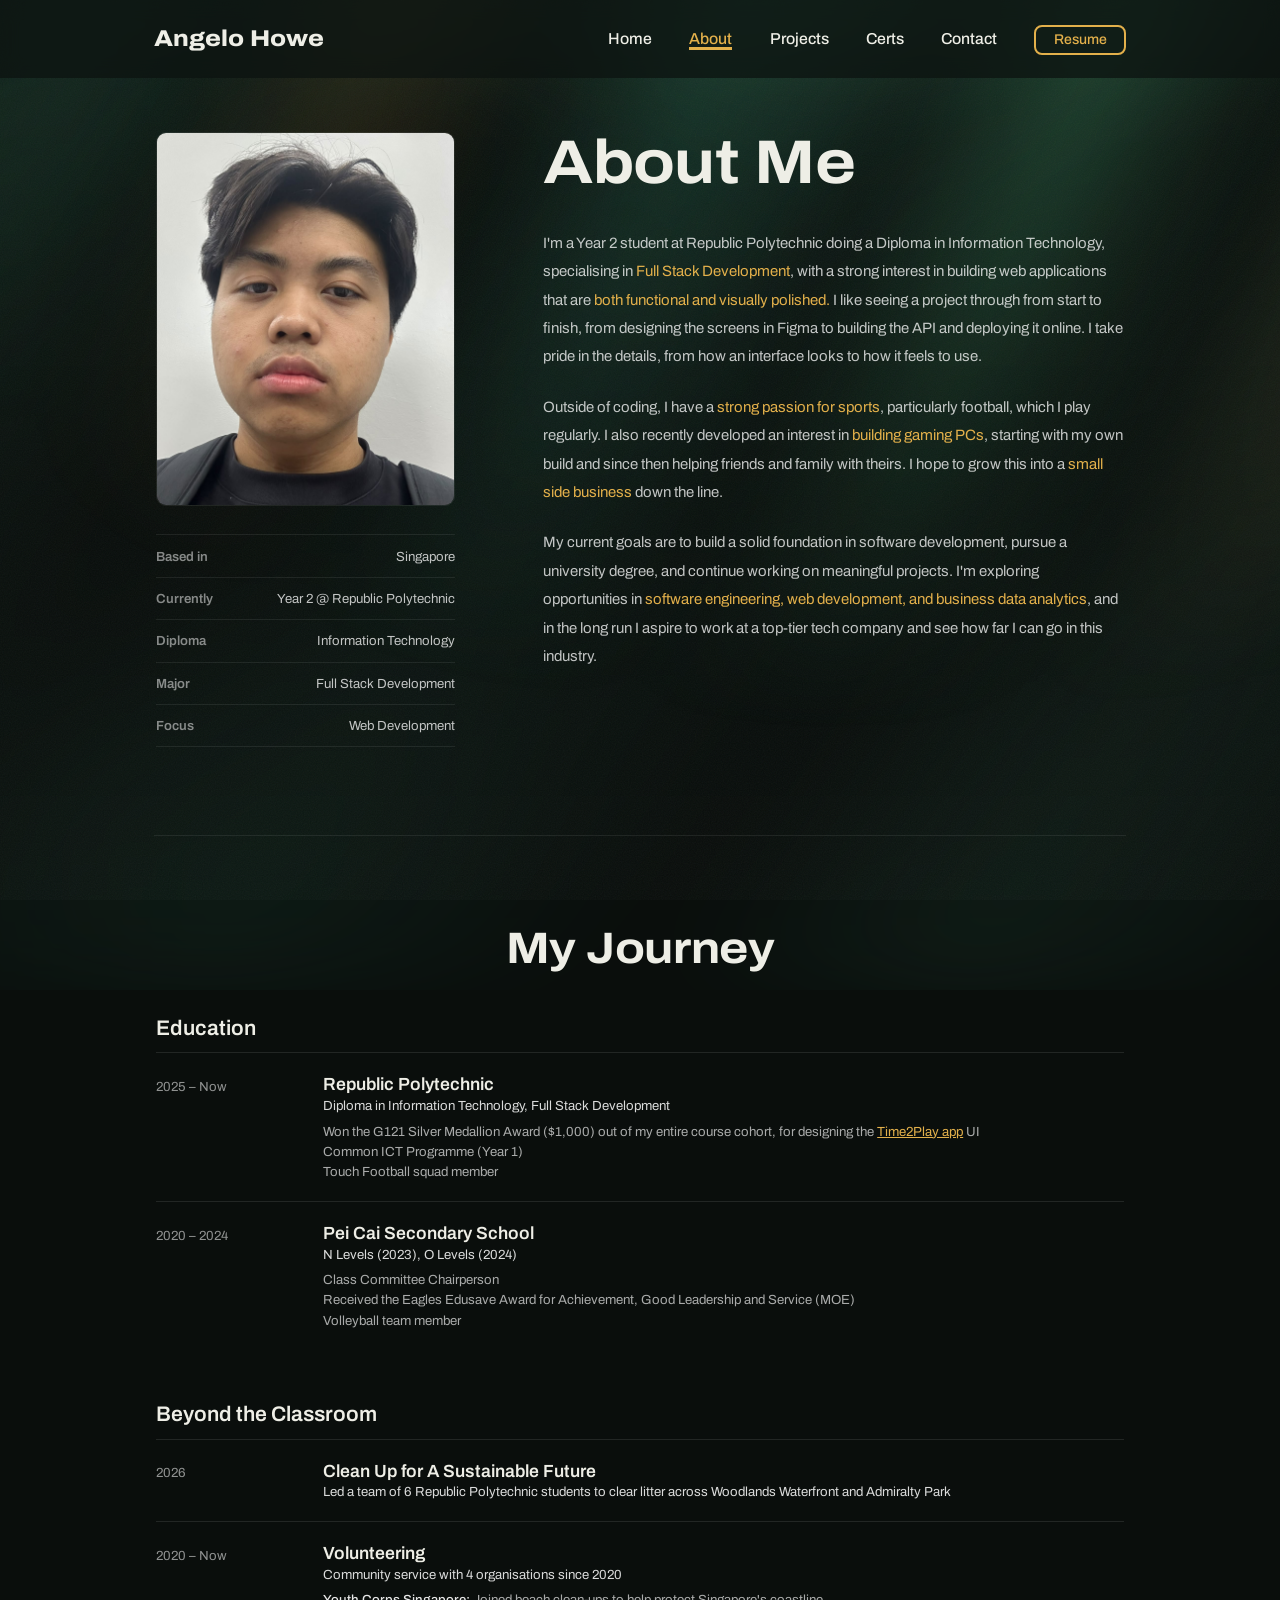
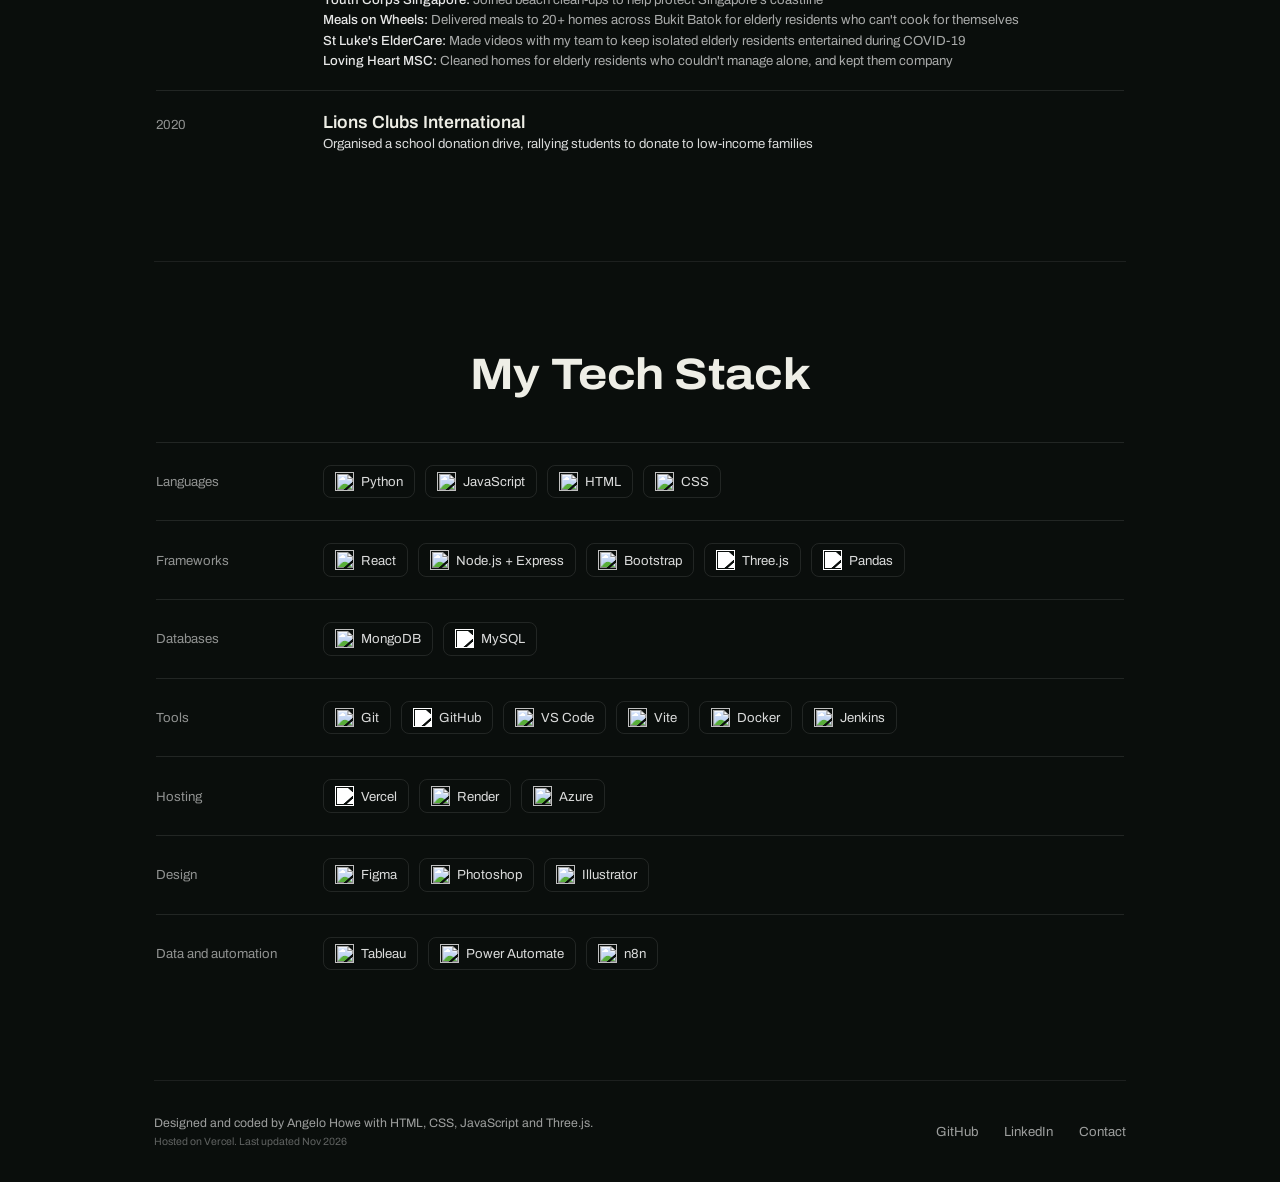
==== commit 4631ab77: "Redesign portfolio colours, font, logo and background, add Cisco and AI Singapore certs, update resu" ====
--- a/about.html
+++ b/about.html
@@ -32,7 +32,7 @@
     <section class="about" id="about">
         <div class="about-container reveal">
             <div class="about-img">
-                <img src="./assets/Profile Pic.jpeg" alt="Angelo Howe">
+                <img src="./assets/profile-pic.jpeg" alt="Angelo Howe">
                 <div class="about-facts">
                     <div class="fact-row">
                         <span class="fact-label">Based in</span>
--- a/css/style.css
+++ b/css/style.css
@@ -18,7 +18,7 @@
    VARIABLES & BASE
 ======================== */
 :root {
-  --bg-color: #0d1310;          /* very dark green, like a circuit board */
+  --bg-color: #0a0e0c;          /* very dark green, like a circuit board */
   --second-bg-color: #111915;
   --card-color: #151e19;
   --text-color: #eeeee6;
@@ -29,8 +29,78 @@
 body {
     background: var(--bg-color);
     color: var(--text-color);
-    background-image: radial-gradient(circle at 75% 40%, rgba(70, 120, 90, 0.18) 0%, transparent 60%);
-    background-attachment: fixed;
+}
+
+/* light beams: soft bands of light that flow across the top of the page */
+body::before {
+    content: "";
+    position: fixed;
+    inset: -10%;
+    z-index: -1;
+    pointer-events: none;
+    background: repeating-linear-gradient(
+        115deg,
+        transparent 0%,
+        rgba(60, 145, 98, 0.32) 4%,
+        transparent 9%,
+        rgba(227, 176, 75, 0.16) 13%,
+        transparent 17%,
+        rgba(45, 120, 92, 0.26) 21%,
+        transparent 26%
+    );
+    background-size: 250% 100%;
+    filter: blur(26px);
+    /* fades the light out towards the bottom and edges */
+    mask-image: radial-gradient(ellipse 90% 80% at 65% 12%, #000 15%, transparent 80%);
+    animation: beams 40s linear infinite;
+    /* --move-x and --move-y come from script.js when the mouse moves */
+    transform: translate(var(--move-x, 0), var(--move-y, 0));
+    transition: transform 0.6s ease-out;
+}
+
+/* second, fainter layer behind that moves slower, plus a soft glow along the top edge */
+html::before {
+    content: "";
+    position: fixed;
+    inset: -10%;
+    z-index: -2;
+    pointer-events: none;
+    background:
+        radial-gradient(ellipse 60% 18% at 60% 8%, rgba(70, 150, 105, 0.25) 0%, transparent 70%),
+        radial-gradient(ellipse 45% 35% at 15% 85%, rgba(50, 125, 95, 0.09) 0%, transparent 70%),
+        repeating-linear-gradient(
+            125deg,
+            transparent 0%,
+            rgba(50, 125, 95, 0.22) 6%,
+            transparent 13%,
+            rgba(40, 110, 85, 0.18) 20%,
+            transparent 28%
+        );
+    background-size: 100% 100%, 100% 100%, 300% 100%;
+    filter: blur(40px);
+    mask-image: linear-gradient(to bottom, #000 0%, rgba(0, 0, 0, 0.35) 55%, rgba(0, 0, 0, 0.6) 100%);
+    animation: beamsBack 70s linear infinite;
+}
+
+@keyframes beams {
+    from { background-position: 0% 0; }
+    to { background-position: 200% 0; }
+}
+
+@keyframes beamsBack {
+    from { background-position: 0 0, 0 0, 300% 0; }
+    to { background-position: 0 0, 0 0, 0% 0; }
+}
+
+/* fine grain on top so the gradient doesn't look flat */
+body::after {
+    content: "";
+    position: fixed;
+    inset: 0;
+    z-index: -1;
+    pointer-events: none;
+    opacity: 0.05;
+    background-image: url("data:image/svg+xml,%3Csvg xmlns='http://www.w3.org/2000/svg' width='200' height='200'%3E%3Cfilter id='n'%3E%3CfeTurbulence type='fractalNoise' baseFrequency='0.85' numOctaves='3' stitchTiles='stitch'/%3E%3C/filter%3E%3Crect width='100%25' height='100%25' filter='url(%23n)'/%3E%3C/svg%3E");
 }
 
 span {
@@ -217,17 +287,6 @@
     isolation: isolate;
 }
 
-/* glow behind the 3D PC */
-.home-img::before {
-    content: "";
-    position: absolute;
-    width: 110%;
-    aspect-ratio: 1;
-    border-radius: 50%;
-    background: radial-gradient(circle, rgba(90, 150, 110, 0.22) 0%, rgba(90, 150, 110, 0.06) 40%, transparent 70%);
-    z-index: -1;
-}
-
 #three-canvas {
     width: 100%;
     max-width: 600px;
@@ -826,6 +885,12 @@
     flex: 1;
 }
 
+/* small badge picture next to the name */
+.cert-badge {
+    width: 4.8rem;
+    height: 4.8rem;
+}
+
 .cert-text h3 {
     font-size: 1.7rem;
     font-weight: 600;
@@ -1055,4 +1120,9 @@
     .home-img {
         animation: none;
     }
+
+    body::before,
+    html::before {
+        animation: none;
+    }
 }
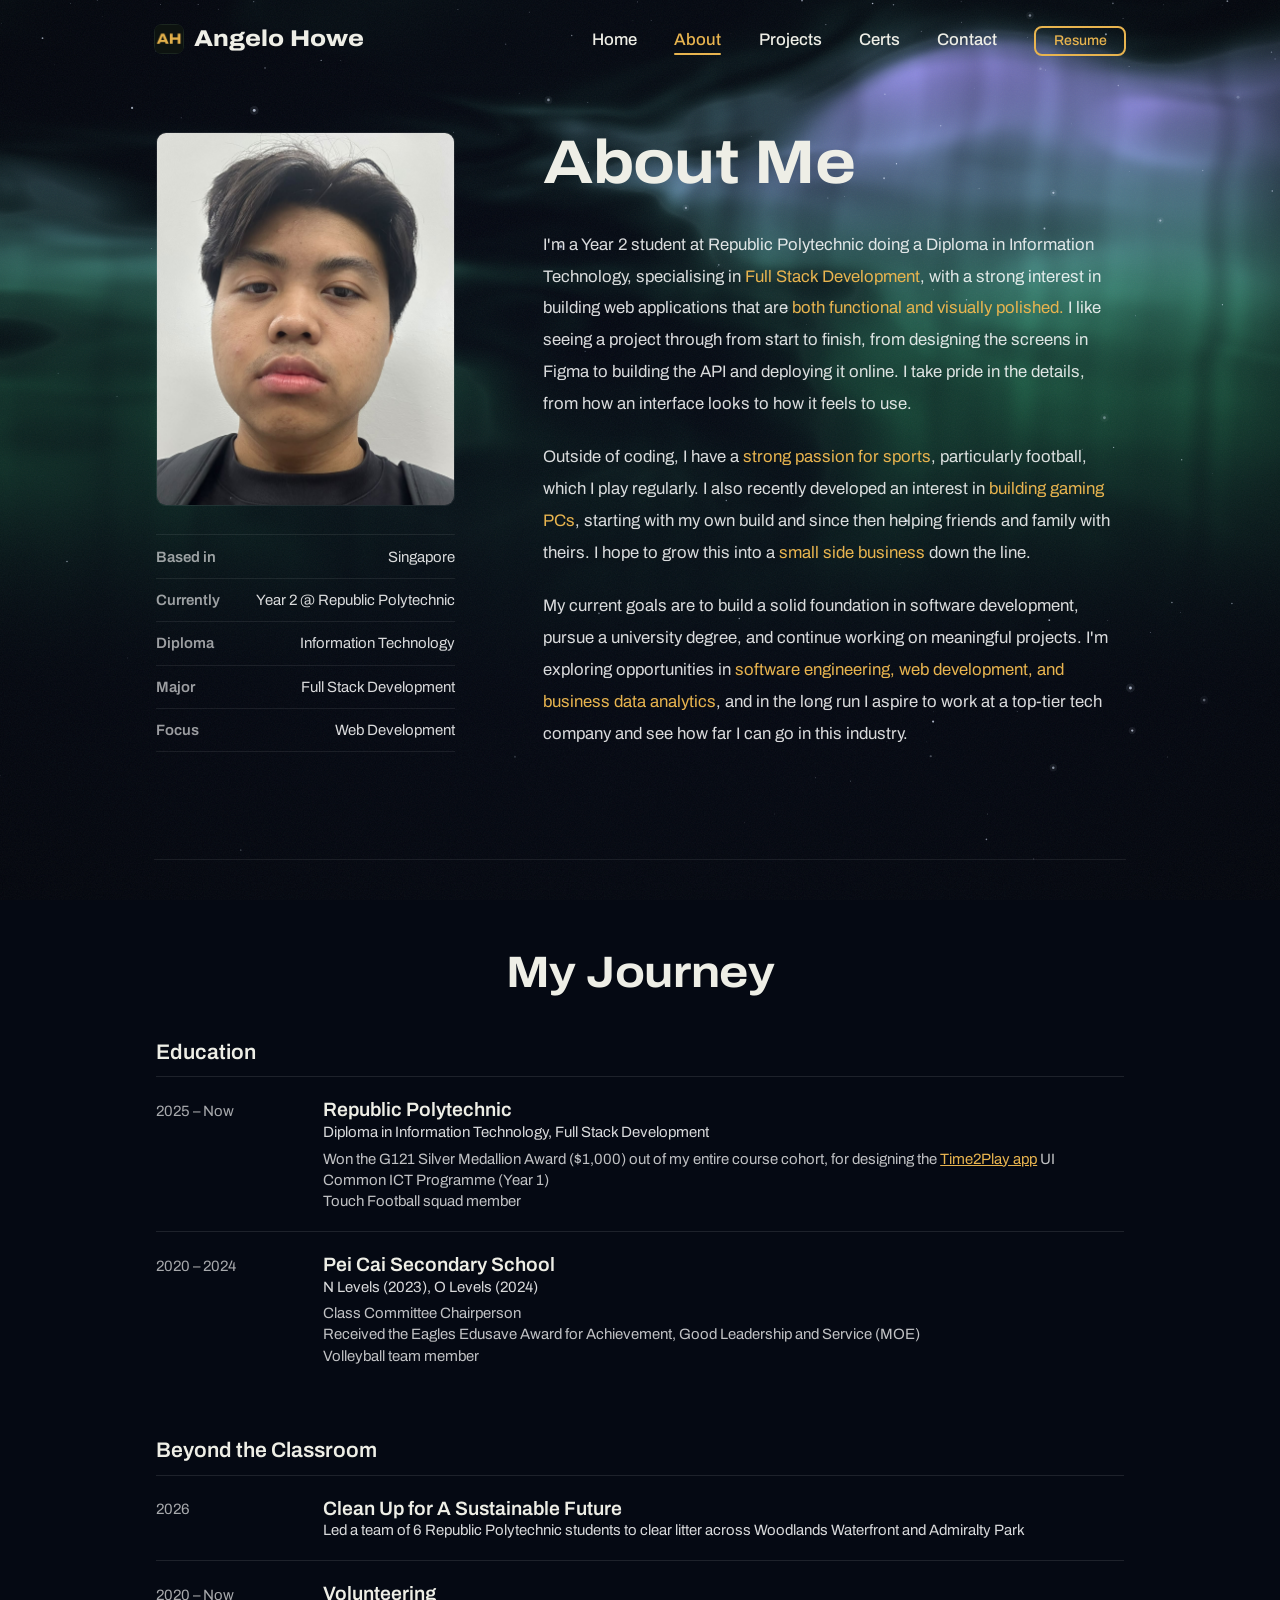
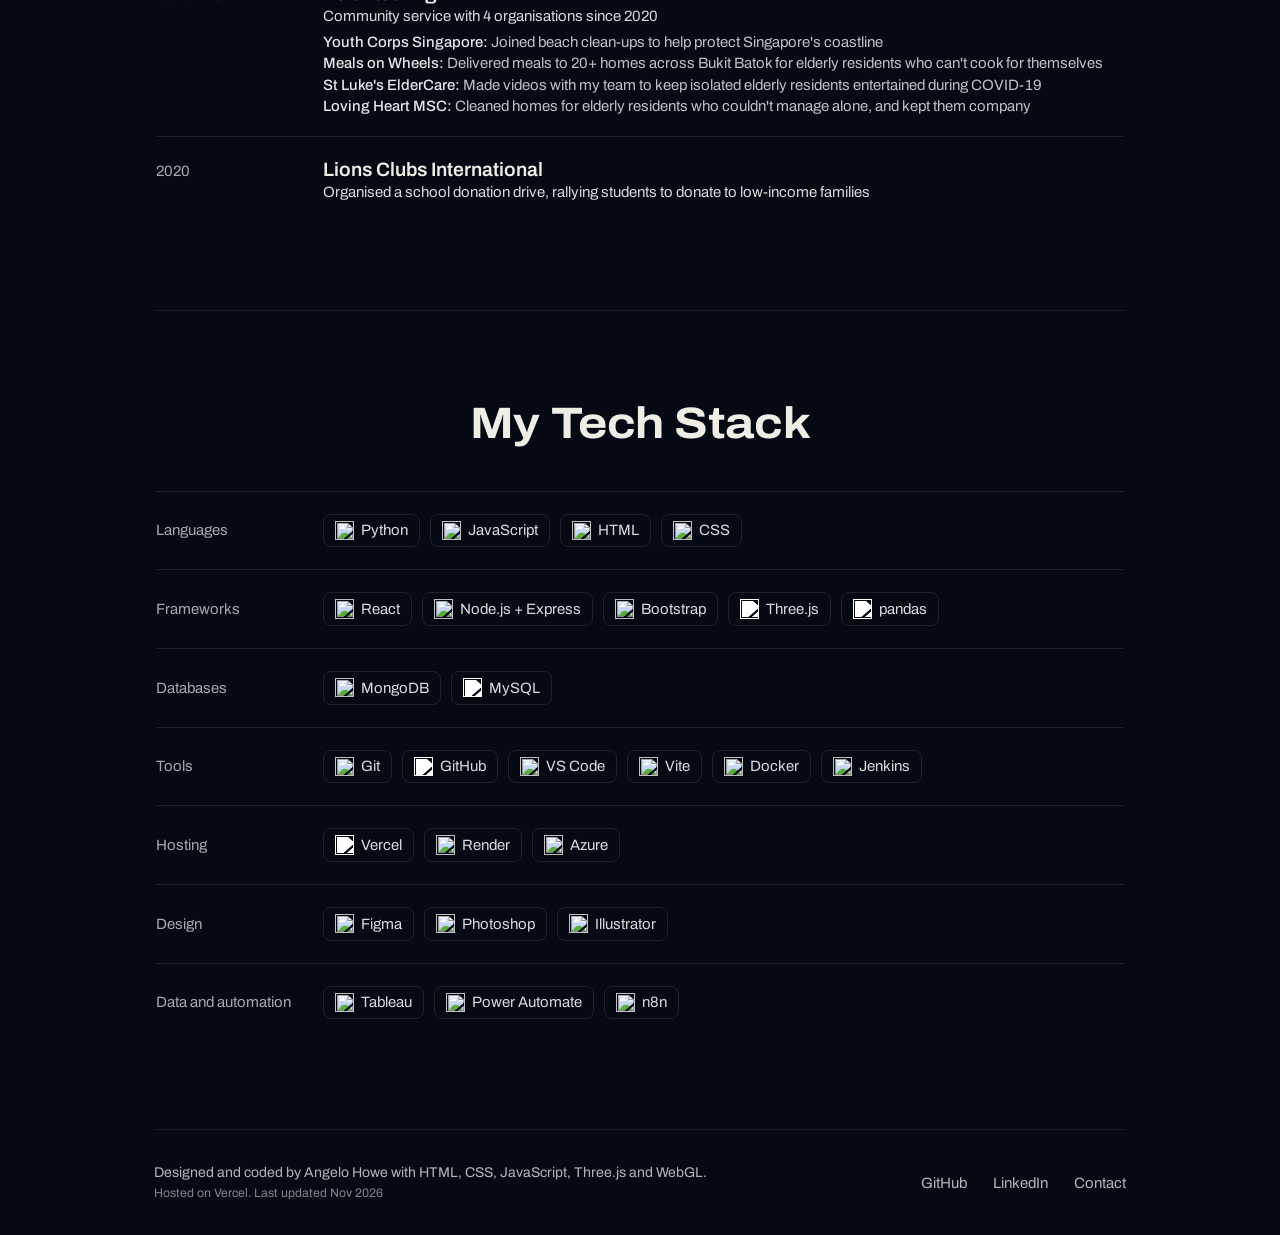
==== commit 83f2a17a: "Northern lights background, pizza app, new colours and page fixes" ====
--- a/about.html
+++ b/about.html
@@ -163,7 +163,7 @@
                         <span class="tech-item"><img src="https://cdn.jsdelivr.net/gh/devicons/devicon/icons/nodejs/nodejs-original.svg" alt="">Node.js + Express</span>
                         <span class="tech-item"><img src="https://cdn.jsdelivr.net/gh/devicons/devicon/icons/bootstrap/bootstrap-original.svg" alt="">Bootstrap</span>
                         <span class="tech-item"><img src="https://cdn.jsdelivr.net/gh/devicons/devicon/icons/threejs/threejs-original.svg" alt="" class="icon-white">Three.js</span>
-                        <span class="tech-item"><img src="https://cdn.jsdelivr.net/gh/devicons/devicon/icons/pandas/pandas-original.svg" alt="" class="icon-white">Pandas</span>
+                        <span class="tech-item"><img src="https://cdn.jsdelivr.net/gh/devicons/devicon/icons/pandas/pandas-original.svg" alt="" class="icon-white">pandas</span>
                     </div>
                 </div>
                 <div class="journey-row">
@@ -218,7 +218,7 @@
     <footer class="projects-footer">
         <div class="footer-row">
             <div>
-                <p class="footer-sub">Designed and coded by Angelo Howe with HTML, CSS, JavaScript and Three.js.</p>
+                <p class="footer-sub">Designed and coded by Angelo Howe with HTML, CSS, JavaScript, Three.js and WebGL.</p>
                 <p class="footer-note">Hosted on Vercel. Last updated Nov 2026</p>
             </div>
             <div class="footer-links">
--- a/css/style.css
+++ b/css/style.css
@@ -18,12 +18,14 @@
    VARIABLES & BASE
 ======================== */
 :root {
-  --bg-color: #0a0e0c;          /* very dark green, like a circuit board */
-  --second-bg-color: #111915;
-  --card-color: #151e19;
+  --bg-color: #050913;          /* polar night sky, blue black */
+  --second-bg-color: #0a101d;
+  --card-color: #0f1626;
   --text-color: #eeeee6;
-  --main-color: #e3b04b;        /* gold, like the pins on a PC part */
+  --main-color: #e8b44f;        /* gold */
   --line-color: rgba(255, 255, 255, 0.08);
+  --beam-color: #43e889;        /* aurora green, the main colour of real northern lights */
+  --aurora-top-color: #a052e0;  /* purple fringe at the top of the aurora */
 }
 
 body {
@@ -31,65 +33,15 @@
     color: var(--text-color);
 }
 
-/* light beams: soft bands of light that flow across the top of the page */
-body::before {
-    content: "";
+/* ===== Background ===== */
+/* the moving light is drawn with WebGL in script.js onto this canvas */
+#bg-canvas {
     position: fixed;
-    inset: -10%;
-    z-index: -1;
-    pointer-events: none;
-    background: repeating-linear-gradient(
-        115deg,
-        transparent 0%,
-        rgba(60, 145, 98, 0.32) 4%,
-        transparent 9%,
-        rgba(227, 176, 75, 0.16) 13%,
-        transparent 17%,
-        rgba(45, 120, 92, 0.26) 21%,
-        transparent 26%
-    );
-    background-size: 250% 100%;
-    filter: blur(26px);
-    /* fades the light out towards the bottom and edges */
-    mask-image: radial-gradient(ellipse 90% 80% at 65% 12%, #000 15%, transparent 80%);
-    animation: beams 40s linear infinite;
-    /* --move-x and --move-y come from script.js when the mouse moves */
-    transform: translate(var(--move-x, 0), var(--move-y, 0));
-    transition: transform 0.6s ease-out;
-}
-
-/* second, fainter layer behind that moves slower, plus a soft glow along the top edge */
-html::before {
-    content: "";
-    position: fixed;
-    inset: -10%;
+    inset: 0;
+    width: 100%;
+    height: 100%;
     z-index: -2;
     pointer-events: none;
-    background:
-        radial-gradient(ellipse 60% 18% at 60% 8%, rgba(70, 150, 105, 0.25) 0%, transparent 70%),
-        radial-gradient(ellipse 45% 35% at 15% 85%, rgba(50, 125, 95, 0.09) 0%, transparent 70%),
-        repeating-linear-gradient(
-            125deg,
-            transparent 0%,
-            rgba(50, 125, 95, 0.22) 6%,
-            transparent 13%,
-            rgba(40, 110, 85, 0.18) 20%,
-            transparent 28%
-        );
-    background-size: 100% 100%, 100% 100%, 300% 100%;
-    filter: blur(40px);
-    mask-image: linear-gradient(to bottom, #000 0%, rgba(0, 0, 0, 0.35) 55%, rgba(0, 0, 0, 0.6) 100%);
-    animation: beamsBack 70s linear infinite;
-}
-
-@keyframes beams {
-    from { background-position: 0% 0; }
-    to { background-position: 200% 0; }
-}
-
-@keyframes beamsBack {
-    from { background-position: 0 0, 0 0, 300% 0; }
-    to { background-position: 0 0, 0 0, 0% 0; }
 }
 
 /* fine grain on top so the gradient doesn't look flat */
@@ -141,12 +93,22 @@
     top: 0%;
     left: 0%;
     padding: 3rem 12%;
-    background: rgba(13, 19, 16, 0.75);
-    backdrop-filter: blur(10px);
+    /* see-through at the top so the light flows behind it */
+    background: transparent;
+    border-bottom: 1px solid transparent;
     display: flex;
     justify-content: space-between;
     align-items: center;
     z-index: 100;
+    transition: background 0.3s ease, border-color 0.3s ease;
+}
+
+/* once you scroll down, the navbar gets a dark background so the text stays readable */
+.header.scrolled {
+    /* frosted glass: a bit see-through so the green light still shows, blurred so text behind it doesn't */
+    background: color-mix(in srgb, var(--second-bg-color) 65%, transparent);
+    backdrop-filter: blur(14px);
+    border-bottom-color: var(--line-color);
 }
 
 #menu-icon {
@@ -164,22 +126,51 @@
     transition: 0.3s ease;
 }
 
+/* small AH mark next to the name, same image as the favicon */
+.logo::before {
+    content: "";
+    width: 3.4rem;
+    height: 3.4rem;
+    border-radius: 8px;
+    background: url("../assets/favicon_v12.png") center / cover;
+    display: inline-block;
+    vertical-align: middle;
+    margin: -0.4rem 1.2rem 0 0;
+}
+
 .logo span {
     color: var(--text-color);
 }
 
 .navbar a {
-    font-size: 1.8rem;
+    position: relative;
+    font-size: 1.9rem;
     color: var(--text-color);
     margin-left: 4rem;
     font-weight: 500;
-    border-bottom: 3px solid transparent;
-    transition: 0.3s ease;
+    transition: color 0.3s ease;
+}
+
+/* gold line under the link, grows out from the middle on hover */
+.navbar a:not(.nav-resume)::after {
+    content: "";
+    position: absolute;
+    left: 0;
+    right: 0;
+    bottom: -0.6rem;
+    height: 2px;
+    border-radius: 2px;
+    background: var(--main-color);
+    transform: scaleX(0);
+    transition: transform 0.3s ease;
 }
 
 .navbar a:hover {
-    border-bottom: 3px solid var(--main-color);
-    color: var(--main-color);
+    color: var(--main-color);
+}
+
+.navbar a:not(.nav-resume):hover::after {
+    transform: scaleX(1);
 }
 
 /* ========================
@@ -214,7 +205,7 @@
     padding: 1rem 3rem;
     background: var(--main-color);
     border-radius: 8px;
-    font-size: 1.7rem;
+    font-size: 1.8rem;
     color: var(--bg-color);
     border: 2px solid transparent;
     font-weight: 600;
@@ -222,7 +213,7 @@
 }
 
 .btn:hover {
-    background: #f0c66d;
+    background: color-mix(in srgb, var(--main-color) 80%, white);
 }
 
 .btn-group a:nth-of-type(2) {
@@ -271,10 +262,10 @@
 }
 
 .home-content p {
-    font-size: 1.7rem;
+    font-size: 1.9rem;
     font-weight: 400;
     line-height: 1.8;
-    color: rgba(255, 255, 255, 0.8);
+    color: rgba(255, 255, 255, 0.85);
     max-width: 56rem;
 }
 
@@ -360,15 +351,15 @@
 }
 
 .fact-label {
-    font-size: 1.5rem;
-    color: rgba(255, 255, 255, 0.5);
+    font-size: 1.7rem;
+    color: rgba(255, 255, 255, 0.6);
     font-weight: 600;
     white-space: nowrap;
 }
 
 .fact-value {
-    font-size: 1.5rem;
-    color: rgba(255, 255, 255, 0.75);
+    font-size: 1.7rem;
+    color: rgba(255, 255, 255, 0.85);
     font-weight: 400;
     text-align: right;
 }
@@ -381,9 +372,9 @@
 }
 
 .about-content p {
-    font-size: 1.7rem;
+    font-size: 1.9rem;
     line-height: 1.9;
-    color: rgba(255, 255, 255, 0.75);
+    color: rgba(255, 255, 255, 0.85);
     margin-bottom: 2.5rem;
 }
 
@@ -418,18 +409,18 @@
 }
 
 .journey-side {
-    font-size: 1.5rem;
-    color: rgba(255, 255, 255, 0.55);
+    font-size: 1.7rem;
+    color: rgba(255, 255, 255, 0.65);
     padding-top: 0.4rem;
 }
 
 .journey-body h4 {
-    font-size: 2rem;
+    font-size: 2.2rem;
     font-weight: 600;
 }
 
 .journey-sub {
-    font-size: 1.5rem;
+    font-size: 1.7rem;
     color: rgba(255, 255, 255, 0.85);
     margin-top: 0.4rem;
 }
@@ -443,8 +434,8 @@
 }
 
 .journey-points li {
-    font-size: 1.5rem;
-    color: rgba(255, 255, 255, 0.65);
+    font-size: 1.7rem;
+    color: rgba(255, 255, 255, 0.75);
 }
 
 /* less space when there is no subtitle */
@@ -491,7 +482,7 @@
     display: inline-flex;
     align-items: center;
     gap: 0.8rem;
-    font-size: 1.5rem;
+    font-size: 1.7rem;
     color: rgba(255, 255, 255, 0.85);
     border: 1px solid rgba(255, 255, 255, 0.1);
     border-radius: 8px;
@@ -531,7 +522,10 @@
 }
 
 .project-card {
-    background: var(--card-color);
+    /* frosted glass, so the aurora glows through the card */
+    background: color-mix(in srgb, var(--card-color) 60%, transparent);
+    -webkit-backdrop-filter: blur(18px) saturate(150%);
+    backdrop-filter: blur(18px) saturate(150%);
     border: 1px solid var(--line-color);
     border-radius: 10px;
     overflow: hidden;
@@ -547,19 +541,24 @@
 }
 
 .project-card:hover {
-    border-color: rgba(227, 176, 75, 0.5);
+    border-color: color-mix(in srgb, var(--main-color) 50%, transparent);
     transform: translateY(-4px);
 }
 
 .project-preview {
-    background: #0a0f0c;
+    background: var(--bg-color);
     border-bottom: 1px solid var(--line-color);
-    min-height: 20rem;
-}
-
+    aspect-ratio: 2 / 1; /* same shape on every screen, so images crop the same */
+    position: relative;
+    overflow: hidden;
+}
+
+/* image fills the box exactly, so tall images can't stretch it */
 .project-img {
+    position: absolute;
+    inset: 0;
     width: 100%;
-    height: 20rem;
+    height: 100%;
     object-fit: cover;
     object-position: top;
     display: block;
@@ -580,7 +579,7 @@
 }
 
 .project-header h3 {
-    font-size: 2rem;
+    font-size: 2.2rem;
     font-weight: 600;
     color: var(--text-color);
 }
@@ -591,16 +590,16 @@
 }
 
 .project-desc {
+    font-size: 1.75rem;
+    color: rgba(255, 255, 255, 0.78);
+    line-height: 1.7;
+    margin-bottom: 1.5rem;
+}
+
+.project-link {
+    margin-top: auto;
     font-size: 1.5rem;
     color: rgba(255, 255, 255, 0.6);
-    line-height: 1.7;
-    margin-bottom: 1.5rem;
-}
-
-.project-link {
-    margin-top: auto;
-    font-size: 1.3rem;
-    color: rgba(255, 255, 255, 0.45);
     transition: 0.3s ease;
 }
 
@@ -635,8 +634,8 @@
 }
 
 .contact p {
-    font-size: 1.8rem;
-    color: rgba(255, 255, 255, 0.5);
+    font-size: 1.9rem;
+    color: rgba(255, 255, 255, 0.7);
     margin-bottom: 1rem;
 }
 
@@ -668,9 +667,9 @@
 }
 
 .contact-info p {
-    font-size: 1.7rem;
+    font-size: 1.9rem;
     line-height: 1.9;
-    color: rgba(255, 255, 255, 0.75);
+    color: rgba(255, 255, 255, 0.85);
     max-width: 45rem;
     margin-bottom: 4rem;
 }
@@ -706,8 +705,8 @@
     display: flex;
     align-items: center;
     gap: 1.2rem;
-    font-size: 1.5rem;
-    color: rgba(255, 255, 255, 0.75);
+    font-size: 1.7rem;
+    color: rgba(255, 255, 255, 0.85);
     transition: 0.3s ease;
 }
 
@@ -734,7 +733,7 @@
 
 .contact-form label {
     display: block;
-    font-size: 1.5rem;
+    font-size: 1.7rem;
     font-weight: 600;
     color: var(--main-color);
     margin-bottom: 0.8rem;
@@ -744,7 +743,7 @@
 .contact-form textarea {
     width: 100%;
     padding: 1.4rem 1.6rem;
-    font-size: 1.5rem;
+    font-size: 1.7rem;
     color: var(--text-color);
     background: rgba(255, 255, 255, 0.03);
     border: 1px solid rgba(255, 255, 255, 0.15);
@@ -783,14 +782,14 @@
 }
 
 .footer-sub {
+    font-size: 1.6rem;
+    color: rgba(255, 255, 255, 0.7);
+    margin-bottom: 0.6rem;
+}
+
+.footer-note {
     font-size: 1.4rem;
-    color: rgba(255, 255, 255, 0.6);
-    margin-bottom: 0.6rem;
-}
-
-.footer-note {
-    font-size: 1.2rem;
-    color: rgba(255, 255, 255, 0.35);
+    color: rgba(255, 255, 255, 0.5);
 }
 
 .footer-links {
@@ -799,8 +798,8 @@
 }
 
 .footer-links a {
-    font-size: 1.5rem;
-    color: rgba(255, 255, 255, 0.6);
+    font-size: 1.7rem;
+    color: rgba(255, 255, 255, 0.7);
     transition: 0.3s ease;
 }
 
@@ -812,8 +811,12 @@
    ACTIVE NAV
 ======================== */
 .active-nav {
-    border-bottom: 3px solid var(--main-color) !important;
     color: var(--main-color) !important;
+}
+
+/* current page keeps its line showing */
+.navbar a.active-nav::after {
+    transform: scaleX(1);
 }
 
 /* ========================
@@ -844,9 +847,9 @@
 }
 
 .certs-hero p {
-    font-size: 1.7rem;
+    font-size: 1.9rem;
     line-height: 1.9;
-    color: rgba(255, 255, 255, 0.75);
+    color: rgba(255, 255, 255, 0.85);
     max-width: 50rem;
 }
 
@@ -892,22 +895,22 @@
 }
 
 .cert-text h3 {
-    font-size: 1.7rem;
+    font-size: 1.9rem;
     font-weight: 600;
     margin-bottom: 0.3rem;
 }
 
 .cert-text span {
-    font-size: 1.4rem;
-    color: rgba(255, 255, 255, 0.5);
+    font-size: 1.6rem;
+    color: rgba(255, 255, 255, 0.65);
 }
 
 .cert-view {
     display: flex;
     align-items: center;
     gap: 0.5rem;
-    font-size: 1.4rem;
-    color: rgba(255, 255, 255, 0.6);
+    font-size: 1.6rem;
+    color: rgba(255, 255, 255, 0.7);
     white-space: nowrap;
     transition: 0.3s ease;
 }
@@ -936,8 +939,8 @@
 }
 
 .projects-page-header p {
-    font-size: 1.8rem;
-    color: rgba(255, 255, 255, 0.5);
+    font-size: 1.9rem;
+    color: rgba(255, 255, 255, 0.7);
 }
 
 .filter-btns {
@@ -949,12 +952,12 @@
 }
 
 .filter-btn {
-    font-size: 1.5rem;
+    font-size: 1.6rem;
     padding: 0.8rem 2rem;
     border-radius: 8px;
     border: 1px solid rgba(255, 255, 255, 0.2);
     background: transparent;
-    color: rgba(255, 255, 255, 0.6);
+    color: rgba(255, 255, 255, 0.75);
     cursor: pointer;
     transition: 0.3s ease;
     font-family: "Archivo", sans-serif;
@@ -979,7 +982,10 @@
 }
 
 .project-card-full {
-    background: var(--card-color);
+    /* frosted glass, so the aurora glows through the card */
+    background: color-mix(in srgb, var(--card-color) 60%, transparent);
+    -webkit-backdrop-filter: blur(18px) saturate(150%);
+    backdrop-filter: blur(18px) saturate(150%);
     border: 1px solid var(--line-color);
     border-radius: 10px;
     overflow: hidden;
@@ -1002,6 +1008,15 @@
     border-color: rgba(255, 255, 255, 0.2);
 }
 
+/* screenshot zooms in slowly on hover */
+.project-card-full .project-img {
+    transition: transform 0.8s ease;
+}
+
+.project-card-full:hover .project-img {
+    transform: scale(1.04);
+}
+
 .project-card-full .project-header {
     flex-direction: column;
     align-items: flex-start;
@@ -1010,7 +1025,7 @@
 
 /* category under the title */
 .project-meta {
-    font-size: 1.3rem;
+    font-size: 1.5rem;
     color: var(--main-color);
 }
 
@@ -1023,8 +1038,8 @@
 }
 
 .project-stack .tag {
-    font-size: 1.2rem;
-    color: rgba(255, 255, 255, 0.7);
+    font-size: 1.4rem;
+    color: rgba(255, 255, 255, 0.8);
     background: rgba(255, 255, 255, 0.06);
     border-radius: 6px;
     padding: 0.4rem 1rem;
@@ -1036,7 +1051,7 @@
 }
 
 .card-link {
-    font-size: 1.4rem;
+    font-size: 1.6rem;
     font-weight: 500;
     color: var(--main-color);
     background: none;
@@ -1054,7 +1069,7 @@
 @keyframes fadeUp {
     from {
         opacity: 0;
-        transform: translateY(30px);
+        transform: translateY(35px);
     }
     to {
         opacity: 1;
@@ -1064,24 +1079,24 @@
 
 /* Hero load-in (home page) */
 .home-content > * {
-    animation: fadeUp 0.8s ease backwards;
-}
-
-.home-content > *:nth-child(1) { animation-delay: 0.1s; }
-.home-content > *:nth-child(2) { animation-delay: 0.3s; }
+    animation: fadeUp 1s ease-out backwards;
+}
+
+.home-content > *:nth-child(1) { animation-delay: 0.2s; }
+.home-content > *:nth-child(2) { animation-delay: 0.35s; }
 .home-content > *:nth-child(3) { animation-delay: 0.5s; }
-.home-content > *:nth-child(4) { animation-delay: 0.7s; }
-.home-content > *:nth-child(5) { animation-delay: 0.9s; }
+.home-content > *:nth-child(4) { animation-delay: 0.65s; }
+.home-content > *:nth-child(5) { animation-delay: 0.8s; }
 
 .home-img {
-    animation: fadeUp 1s ease 0.6s backwards;
+    animation: fadeUp 1.2s ease-out 0.6s backwards;
 }
 
 /* Fade up on scroll */
 .reveal {
     opacity: 0;
-    transform: translateY(30px);
-    transition: opacity 0.8s ease, transform 0.8s ease;
+    transform: translateY(35px);
+    transition: opacity 0.9s ease-out, transform 0.9s ease-out;
 }
 
 .reveal.show {
@@ -1089,22 +1104,16 @@
     transform: translateY(0);
 }
 
-/* Cards appear one by one */
+/* Cards appear one by one, --delay is set in script.js */
 .stagger > * {
     opacity: 0;
 }
 
-.stagger.show > * {
+.stagger > .show {
     opacity: 1;
-    animation: fadeUp 0.7s ease backwards;
-}
-
-.stagger.show > *:nth-child(2) { animation-delay: 0.15s; }
-.stagger.show > *:nth-child(3) { animation-delay: 0.3s; }
-.stagger.show > *:nth-child(4) { animation-delay: 0.45s; }
-.stagger.show > *:nth-child(5) { animation-delay: 0.6s; }
-.stagger.show > *:nth-child(6) { animation-delay: 0.75s; }
-.stagger.show > *:nth-child(7) { animation-delay: 0.9s; }
+    animation: fadeUp 0.9s ease-out backwards;
+    animation-delay: var(--delay, 0s);
+}
 
 /* turns off animations if reduce motion is on */
 @media (prefers-reduced-motion: reduce) {
@@ -1121,8 +1130,8 @@
         animation: none;
     }
 
-    body::before,
-    html::before {
-        animation: none;
+    .project-card-full:hover .project-img {
+        transform: none;
     }
+
 }
--- a/css/mediaqueries.css
+++ b/css/mediaqueries.css
@@ -61,7 +61,7 @@
         left: 0;
         width: 100%;
         padding: 1rem 6%;
-        background: rgba(13, 19, 16, 0.97);
+        background: color-mix(in srgb, var(--bg-color) 97%, transparent);
         display: none;
     }
 
@@ -75,6 +75,11 @@
         margin: 3rem 0;
     }
 
+    /* no sliding underline in the mobile menu, the gold text is enough */
+    .navbar a::after {
+        display: none;
+    }
+
     /* Home */
     .home {
         flex-direction: column;
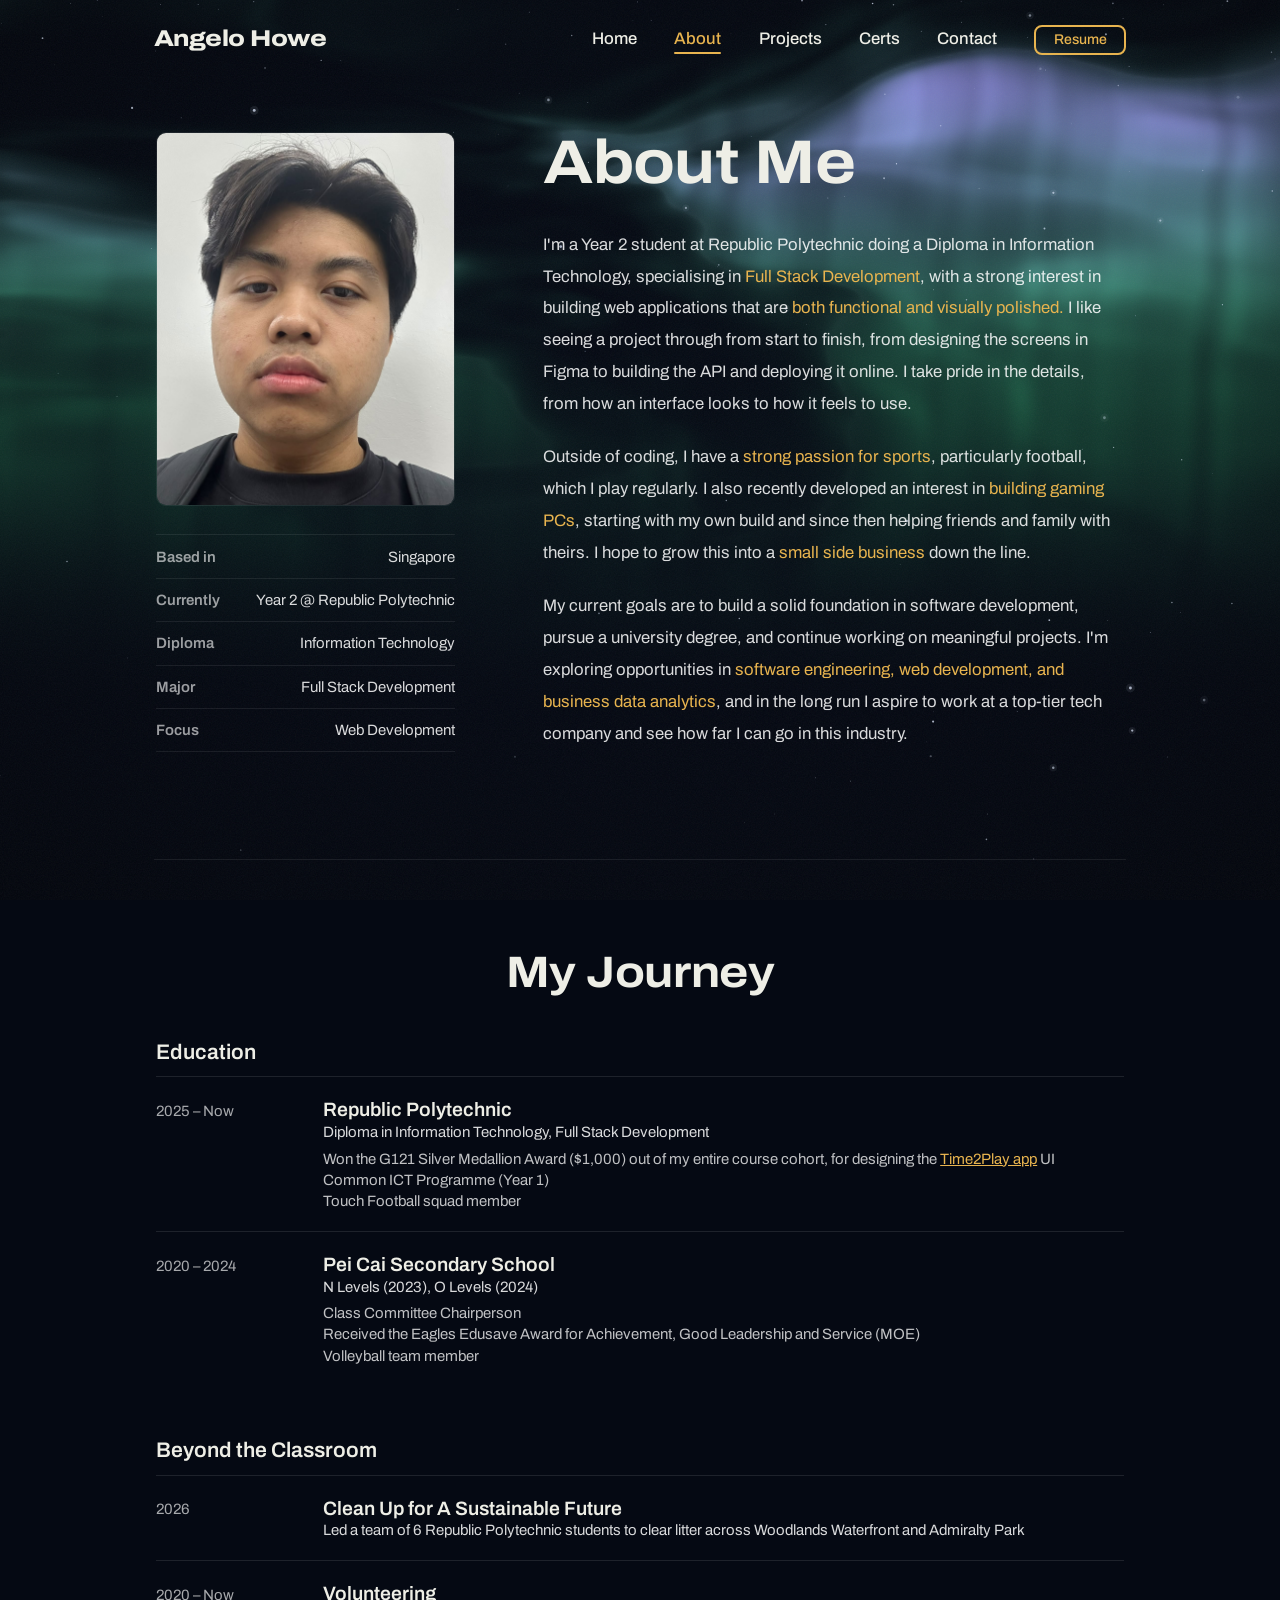
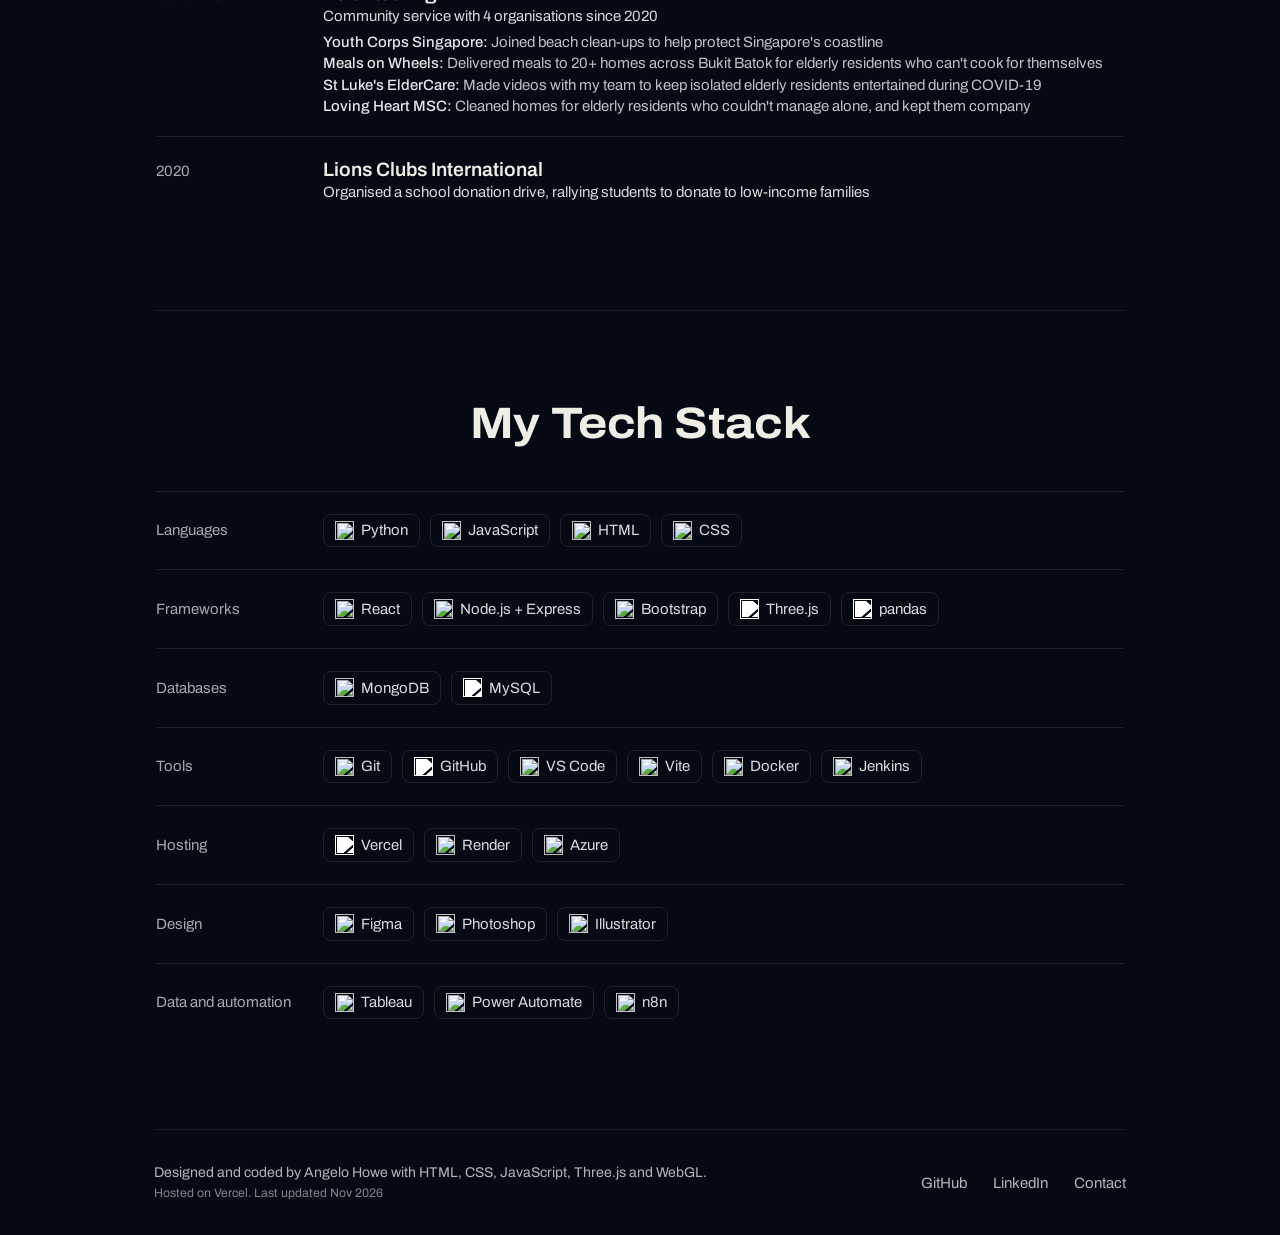
==== commit 61e72455: "Pixel art favicon and simpler wordmark" ====
--- a/about.html
+++ b/about.html
@@ -8,7 +8,7 @@
     <link rel="stylesheet" href="css/style.css" />
     <link rel="stylesheet" href="css/mediaqueries.css" />
     <link rel="stylesheet" href="css/navbar.css">
-    <link rel="icon" type="image/png" href="./assets/favicon_v12.png">
+    <link rel="icon" type="image/png" href="./assets/favicon_v13.png">
     <link href="https://unpkg.com/boxicons@2.1.4/css/boxicons.min.css" rel="stylesheet">
     <link href="https://fonts.googleapis.com/css2?family=Archivo:wdth,wght@62..125,400..800&display=swap" rel="stylesheet">
   </head>
--- a/css/style.css
+++ b/css/style.css
@@ -118,24 +118,13 @@
 }
 
 .logo {
-    font-stretch: 112%;
+    font-stretch: 118%;
+    letter-spacing: -0.02em; /* wider letters set a bit tighter, so the name reads as one word mark */
     font-size: 2.6rem;
     color: var(--text-color);
     font-weight: 800;
     cursor: pointer;
     transition: 0.3s ease;
-}
-
-/* small AH mark next to the name, same image as the favicon */
-.logo::before {
-    content: "";
-    width: 3.4rem;
-    height: 3.4rem;
-    border-radius: 8px;
-    background: url("../assets/favicon_v12.png") center / cover;
-    display: inline-block;
-    vertical-align: middle;
-    margin: -0.4rem 1.2rem 0 0;
 }
 
 .logo span {
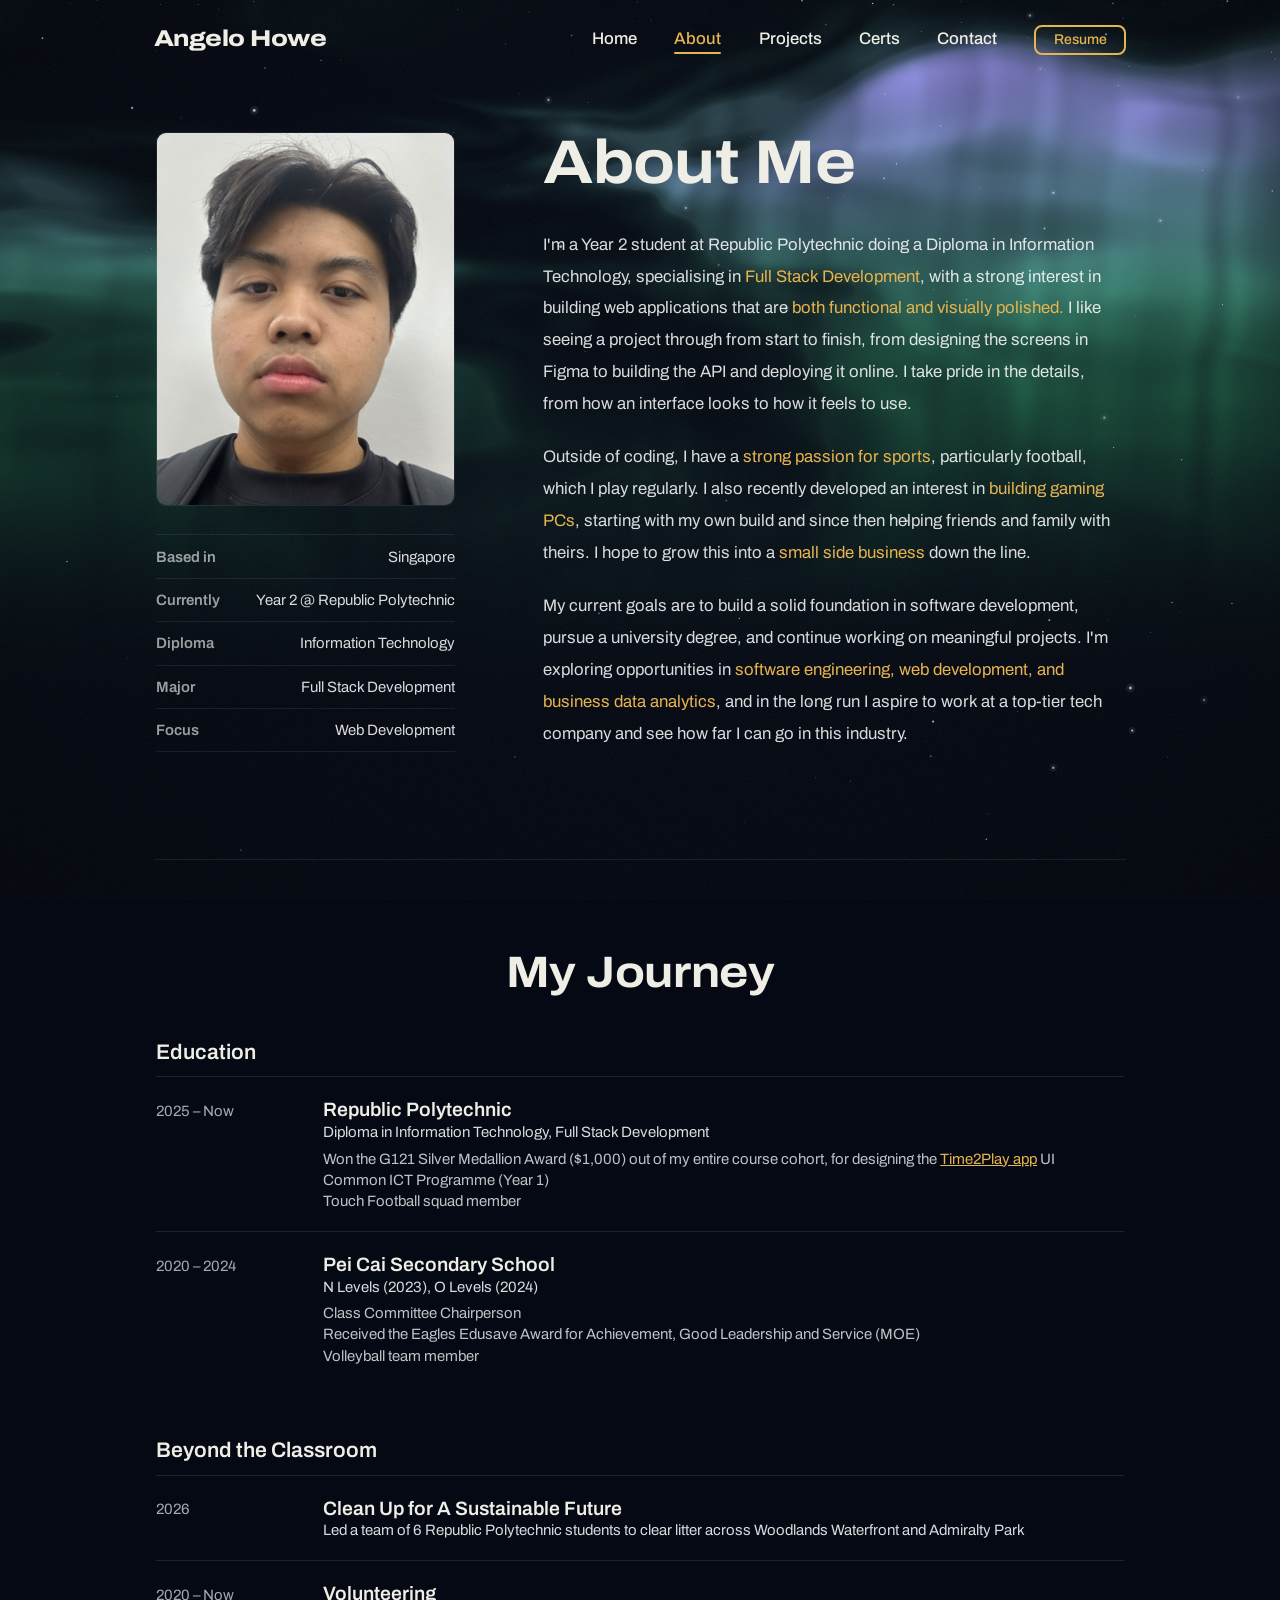
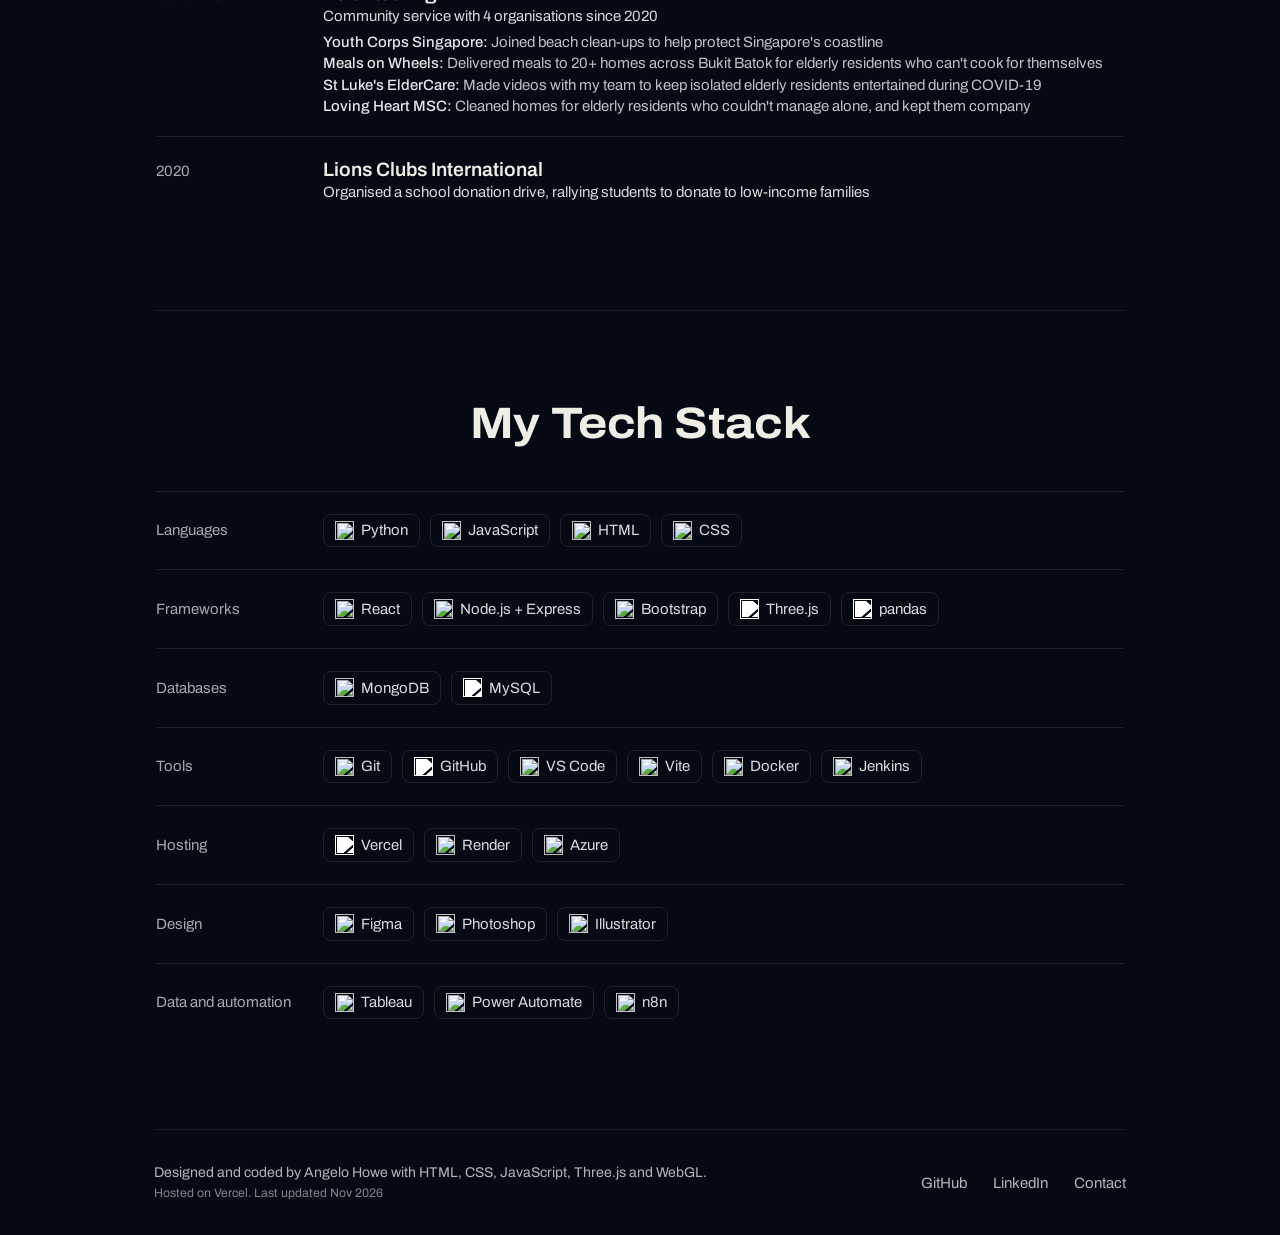
==== commit 4e310920: "Switch to vector favicon" ====
--- a/about.html
+++ b/about.html
@@ -8,7 +8,7 @@
     <link rel="stylesheet" href="css/style.css" />
     <link rel="stylesheet" href="css/mediaqueries.css" />
     <link rel="stylesheet" href="css/navbar.css">
-    <link rel="icon" type="image/png" href="./assets/favicon_v13.png">
+    <link rel="icon" type="image/png" href="./assets/favicon_v14.png">
     <link href="https://unpkg.com/boxicons@2.1.4/css/boxicons.min.css" rel="stylesheet">
     <link href="https://fonts.googleapis.com/css2?family=Archivo:wdth,wght@62..125,400..800&display=swap" rel="stylesheet">
   </head>
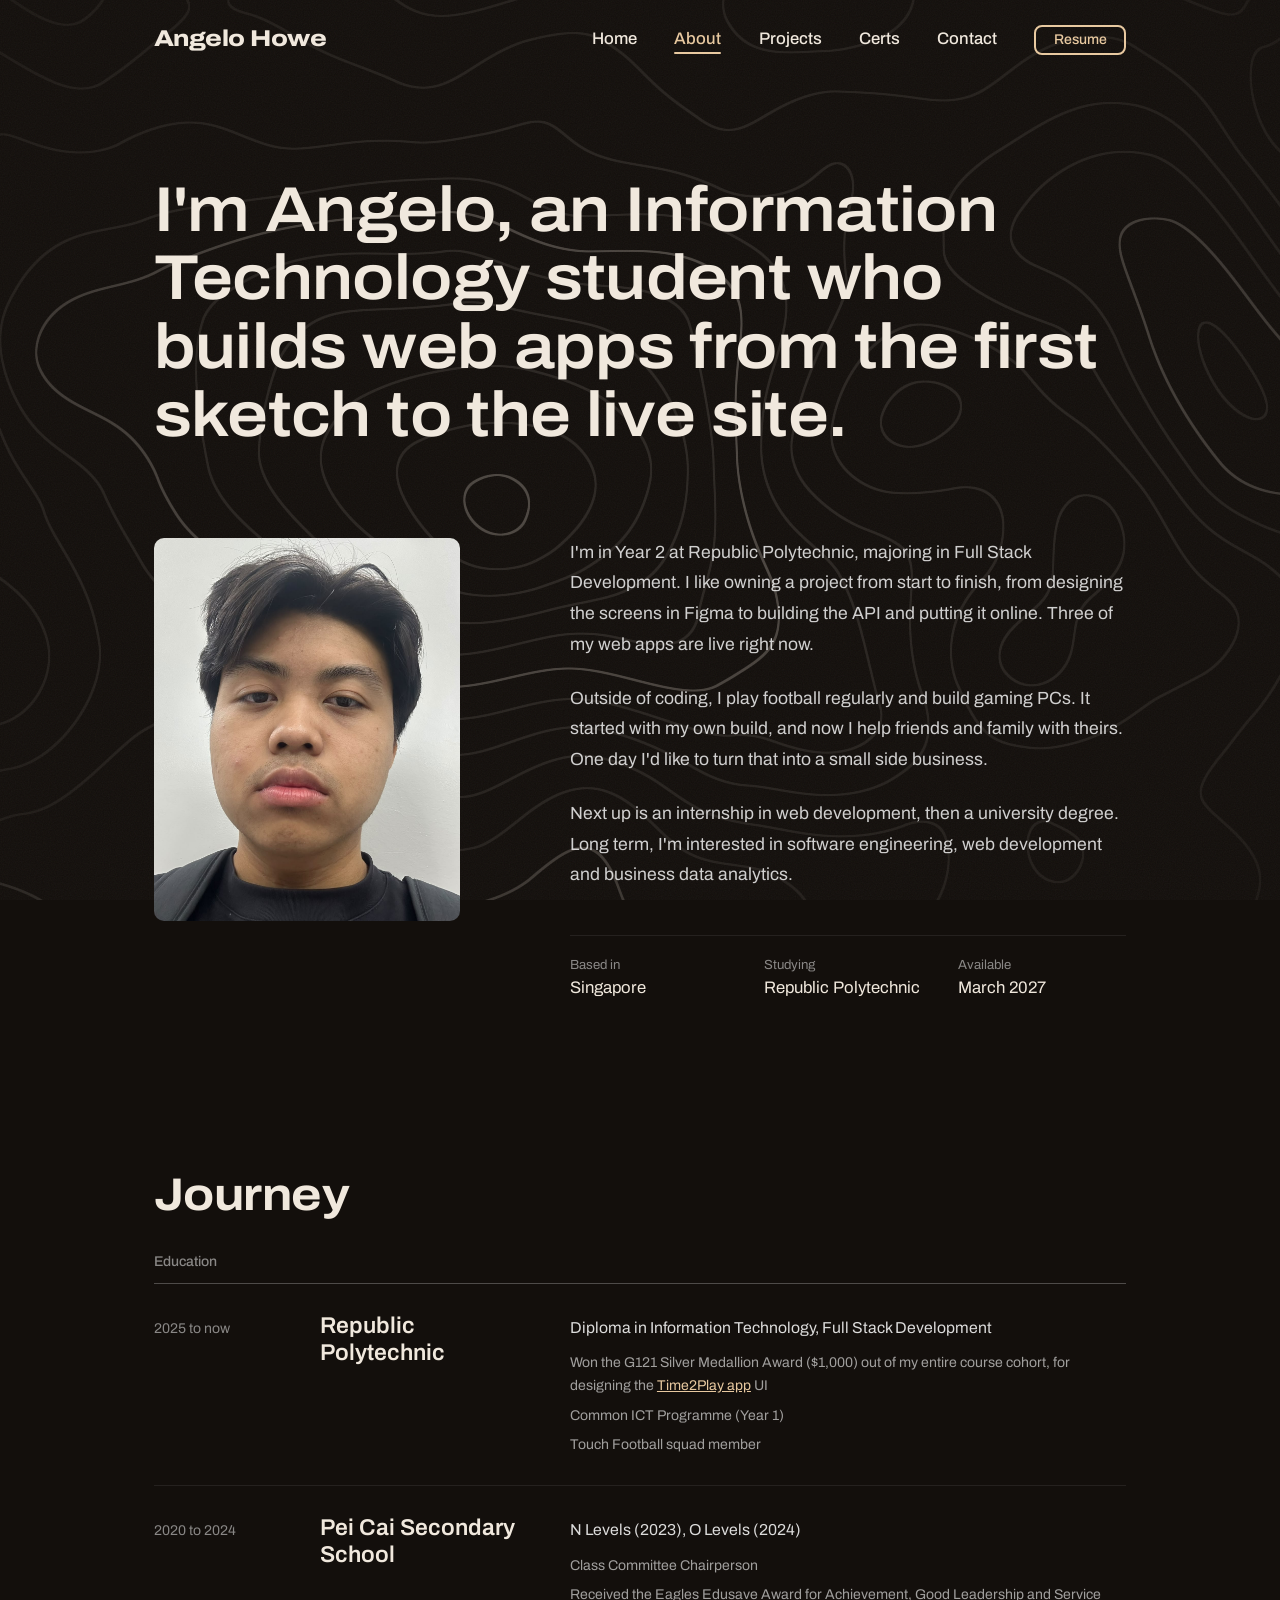
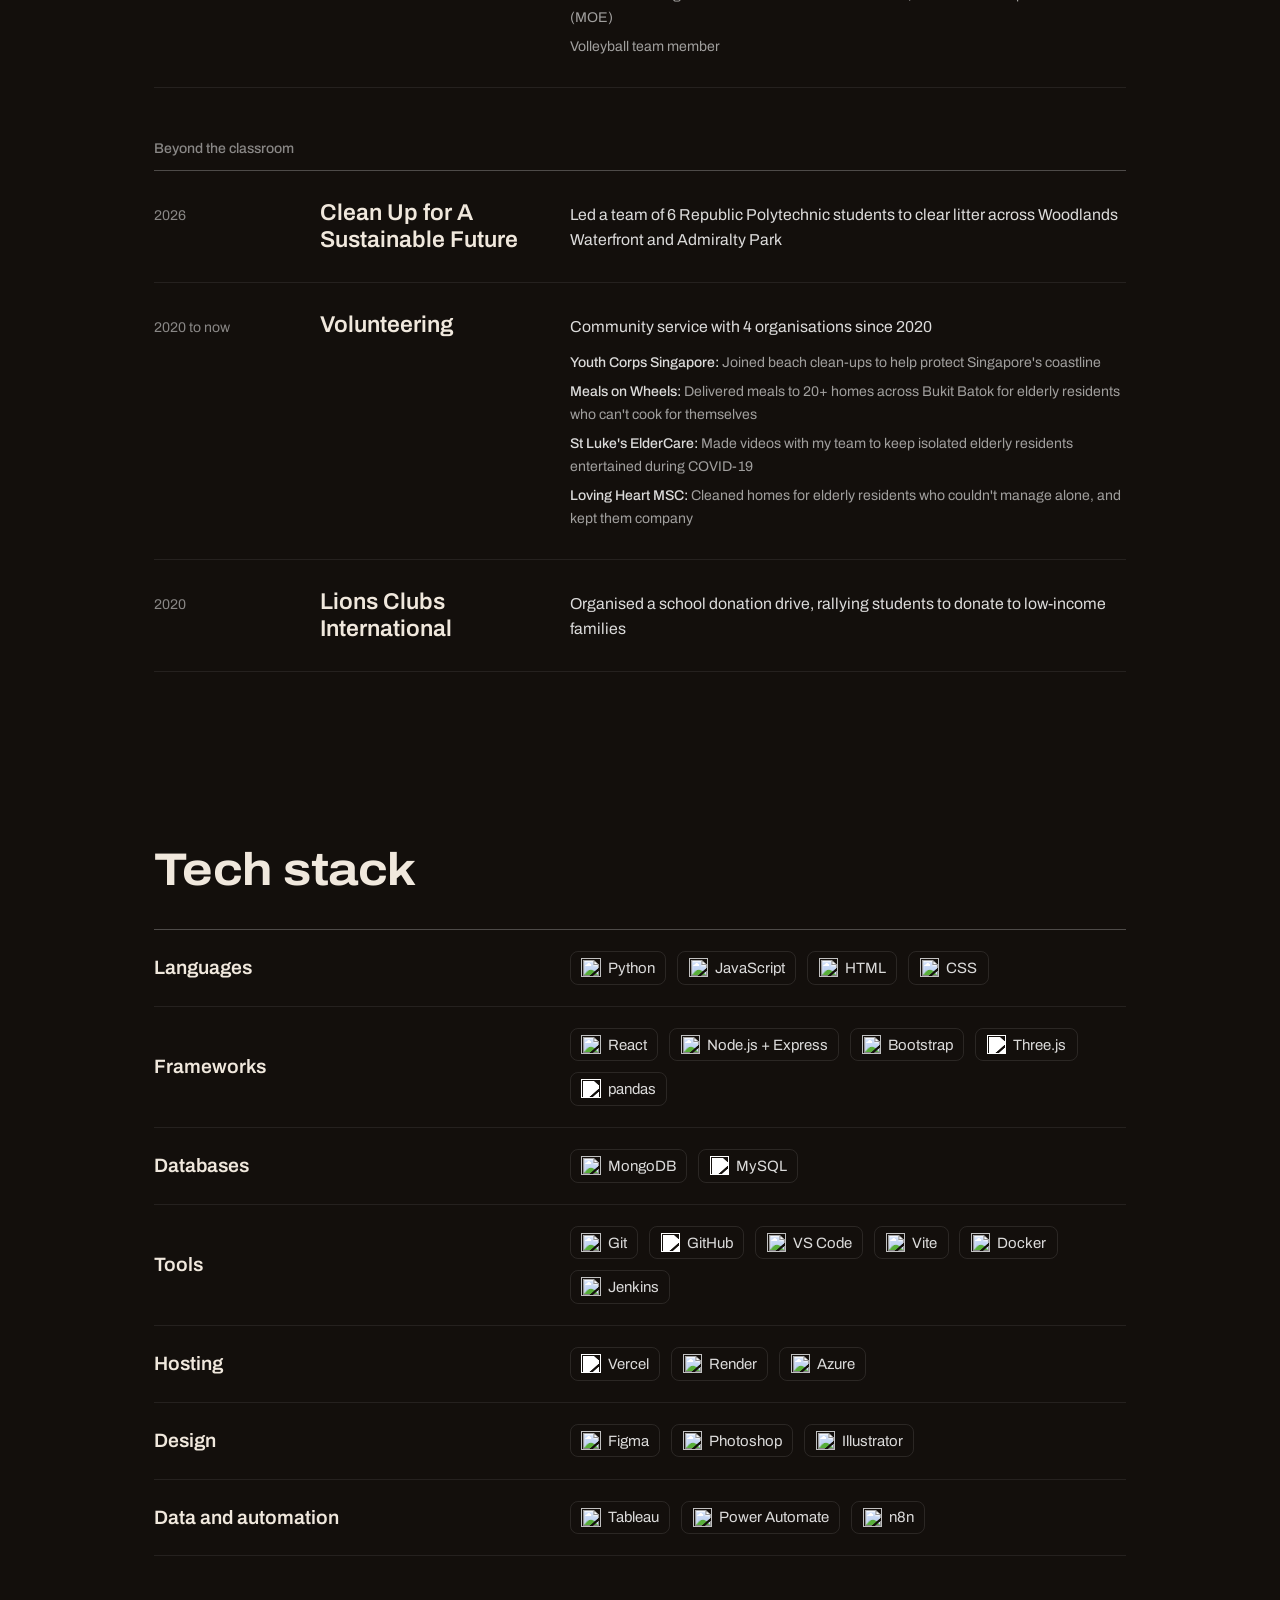
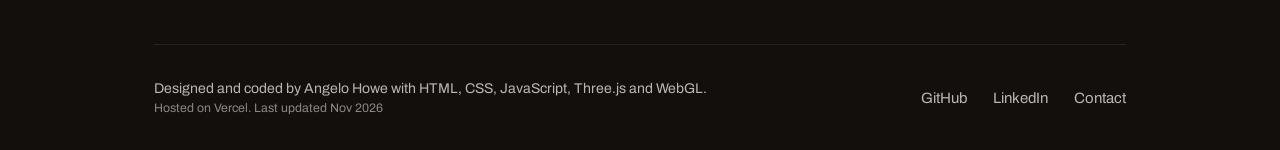
==== commit 24be9fe6: "Redesign about page" ====
--- a/about.html
+++ b/about.html
@@ -4,7 +4,7 @@
     <meta charset="UTF-8" />
     <meta name="viewport" content="width=device-width, initial-scale=1.0" />
     <title>About | Angelo Howe</title>
-    <meta name="description" content="Portfolio of Angelo Howe, a Year 2 Information Technology student at Republic Polytechnic specialising in Full Stack Development. Projects, skills and contact details.">
+    <meta name="description" content="About Angelo Howe, a Year 2 Information Technology student at Republic Polytechnic specialising in Full Stack Development. Education, volunteering and tech stack.">
     <link rel="stylesheet" href="css/style.css" />
     <link rel="stylesheet" href="css/mediaqueries.css" />
     <link rel="stylesheet" href="css/navbar.css">
@@ -28,73 +28,67 @@
         </nav>
     </header>
 
-    <!-- ===== ABOUT ===== -->
-    <section class="about" id="about">
-        <div class="about-container reveal">
-            <div class="about-img">
-                <img src="./assets/profile-pic.jpeg" alt="Angelo Howe">
-                <div class="about-facts">
-                    <div class="fact-row">
-                        <span class="fact-label">Based in</span>
-                        <span class="fact-value">Singapore</span>
-                    </div>
-                    <div class="fact-row">
-                        <span class="fact-label">Currently</span>
-                        <span class="fact-value">Year 2 @ Republic Polytechnic</span>
-                    </div>
-                    <div class="fact-row">
-                        <span class="fact-label">Diploma</span>
-                        <span class="fact-value">Information Technology</span>
-                    </div>
-                    <div class="fact-row">
-                        <span class="fact-label">Major</span>
-                        <span class="fact-value">Full Stack Development</span>
-                    </div>
-                    <div class="fact-row">
-                        <span class="fact-label">Focus</span>
-                        <span class="fact-value">Web Development</span>
-                    </div>
-                </div>
-            </div>
-            <div class="about-content">
-                <h2 class="about-title">About Me</h2>
-                <p>I'm a Year 2 student at Republic Polytechnic doing a Diploma in Information Technology, specialising in <span>Full Stack Development</span>, with a strong interest in building web applications that are <span>both functional and visually polished.</span> I like seeing a project through from start to finish, from designing the screens in Figma to building the API and deploying it online. I take pride in the details, from how an interface looks to how it feels to use.</p>
-                <p>Outside of coding, I have a <span>strong passion for sports</span>, particularly football, which I play regularly. I also recently developed an interest in <span>building gaming PCs</span>, starting with my own build and since then helping friends and family with theirs. I hope to grow this into a <span>small side business</span> down the line.</p>
-                <p>My current goals are to build a solid foundation in software development, pursue a university degree, and continue working on meaningful projects. I'm exploring opportunities in <span>software engineering, web development, and business data analytics</span>, and in the long run I aspire to work at a top-tier tech company and see how far I can go in this industry.</p>
-            </div>
-        </div>
-    </section>
-
-    <div class="divider"></div>
-
-    <!-- ===== JOURNEY ===== -->
-    <section class="journey" id="journey">
-        <div class="journey-wrapper">
-            <h2 class="section-title reveal">My Journey</h2>
-
-            <!-- ----- Education ----- -->
-            <div class="journey-group reveal">
-                <h3 class="journey-label">Education</h3>
-
-                <div class="journey-row">
-                    <span class="journey-side">2025 – Now</span>
-                    <div class="journey-body">
-                        <h4>Republic Polytechnic</h4>
-                        <p class="journey-sub">Diploma in Information Technology, Full Stack Development</p>
-                        <ul class="journey-points">
+    <!-- ===== INTRO =====
+         one big sentence instead of a title, it says who I am straight away -->
+    <section class="about-intro">
+        <h1 class="reveal">I'm Angelo, an Information Technology student who builds web apps from the first sketch to the live site.</h1>
+    </section>
+
+    <!-- ===== PHOTO AND BIO ===== -->
+    <section class="about-main">
+        <div class="about-photo reveal">
+            <img src="./assets/profile-pic.jpeg" alt="Angelo Howe">
+        </div>
+
+        <div class="about-bio reveal">
+            <p>I'm in Year 2 at Republic Polytechnic, majoring in Full Stack Development. I like owning a project from start to finish, from designing the screens in Figma to building the API and putting it online. Three of my web apps are live right now.</p>
+            <p>Outside of coding, I play football regularly and build gaming PCs. It started with my own build, and now I help friends and family with theirs. One day I'd like to turn that into a small side business.</p>
+            <p>Next up is an internship in web development, then a university degree. Long term, I'm interested in software engineering, web development and business data analytics.</p>
+
+            <!-- quick facts in one line -->
+            <dl class="about-facts">
+                <div>
+                    <dt>Based in</dt>
+                    <dd>Singapore</dd>
+                </div>
+                <div>
+                    <dt>Studying</dt>
+                    <dd>Republic Polytechnic</dd>
+                </div>
+                <div>
+                    <dt>Available</dt>
+                    <dd>March 2027</dd>
+                </div>
+            </dl>
+        </div>
+    </section>
+
+    <!-- ===== JOURNEY =====
+         every row: year, name, then the details on the right -->
+    <section class="about-section">
+        <h2 class="about-head reveal">Journey</h2>
+
+        <div class="journey-group">
+            <h3 class="group-label reveal">Education</h3>
+            <div class="stagger">
+                <div class="journey-row">
+                    <span class="journey-year">2025 to now</span>
+                    <h4>Republic Polytechnic</h4>
+                    <div class="journey-detail">
+                        <p>Diploma in Information Technology, Full Stack Development</p>
+                        <ul>
                             <li>Won the G121 Silver Medallion Award ($1,000) out of my entire course cohort, for designing the <a href="./projects.html#time2play">Time2Play app</a> UI</li>
                             <li>Common ICT Programme (Year 1)</li>
                             <li>Touch Football squad member</li>
                         </ul>
                     </div>
                 </div>
-
-                <div class="journey-row">
-                    <span class="journey-side">2020 – 2024</span>
-                    <div class="journey-body">
-                        <h4>Pei Cai Secondary School</h4>
-                        <p class="journey-sub">N Levels (2023), O Levels (2024)</p>
-                        <ul class="journey-points">
+                <div class="journey-row">
+                    <span class="journey-year">2020 to 2024</span>
+                    <h4>Pei Cai Secondary School</h4>
+                    <div class="journey-detail">
+                        <p>N Levels (2023), O Levels (2024)</p>
+                        <ul>
                             <li>Class Committee Chairperson</li>
                             <li>Received the Eagles Edusave Award for Achievement, Good Leadership and Service (MOE)</li>
                             <li>Volleyball team member</li>
@@ -102,25 +96,24 @@
                     </div>
                 </div>
             </div>
-
-            <!-- ----- Beyond the classroom ----- -->
-            <div class="journey-group reveal">
-                <h3 class="journey-label">Beyond the Classroom</h3>
-
-                <div class="journey-row">
-                    <span class="journey-side">2026</span>
-                    <div class="journey-body">
-                        <h4>Clean Up for A Sustainable Future</h4>
-                        <p class="journey-sub">Led a team of 6 Republic Polytechnic students to clear litter across Woodlands Waterfront and Admiralty Park</p>
-                    </div>
-                </div>
-
-                <div class="journey-row">
-                    <span class="journey-side">2020 – Now</span>
-                    <div class="journey-body">
-                        <h4>Volunteering</h4>
-                        <p class="journey-sub">Community service with 4 organisations since 2020</p>
-                        <ul class="journey-points">
+        </div>
+
+        <div class="journey-group">
+            <h3 class="group-label reveal">Beyond the classroom</h3>
+            <div class="stagger">
+                <div class="journey-row">
+                    <span class="journey-year">2026</span>
+                    <h4>Clean Up for A Sustainable Future</h4>
+                    <div class="journey-detail">
+                        <p>Led a team of 6 Republic Polytechnic students to clear litter across Woodlands Waterfront and Admiralty Park</p>
+                    </div>
+                </div>
+                <div class="journey-row">
+                    <span class="journey-year">2020 to now</span>
+                    <h4>Volunteering</h4>
+                    <div class="journey-detail">
+                        <p>Community service with 4 organisations since 2020</p>
+                        <ul>
                             <li><strong>Youth Corps Singapore:</strong> Joined beach clean-ups to help protect Singapore's coastline</li>
                             <li><strong>Meals on Wheels:</strong> Delivered meals to 20+ homes across Bukit Batok for elderly residents who can't cook for themselves</li>
                             <li><strong>St Luke's ElderCare:</strong> Made videos with my team to keep isolated elderly residents entertained during COVID-19</li>
@@ -128,85 +121,81 @@
                         </ul>
                     </div>
                 </div>
-
-                <div class="journey-row">
-                    <span class="journey-side">2020</span>
-                    <div class="journey-body">
-                        <h4>Lions Clubs International</h4>
-                        <p class="journey-sub">Organised a school donation drive, rallying students to donate to low-income families</p>
-                    </div>
-                </div>
-            </div>
-        </div>
-    </section>
-
-    <div class="divider"></div>
-
-    <!-- ===== SKILLS ===== -->
-    <section class="skills" id="skills">
-        <div class="journey-wrapper">
-            <h2 class="section-title reveal">My Tech Stack</h2>
-            <div class="reveal">
-                <div class="journey-row">
-                    <span class="journey-side">Languages</span>
-                    <div class="tech-list">
-                        <span class="tech-item"><img src="https://cdn.jsdelivr.net/gh/devicons/devicon/icons/python/python-original.svg" alt="">Python</span>
-                        <span class="tech-item"><img src="https://cdn.jsdelivr.net/gh/devicons/devicon/icons/javascript/javascript-original.svg" alt="">JavaScript</span>
-                        <span class="tech-item"><img src="https://cdn.jsdelivr.net/gh/devicons/devicon/icons/html5/html5-original.svg" alt="">HTML</span>
-                        <span class="tech-item"><img src="https://cdn.jsdelivr.net/gh/devicons/devicon/icons/css3/css3-original.svg" alt="">CSS</span>
-                    </div>
-                </div>
-                <div class="journey-row">
-                    <span class="journey-side">Frameworks</span>
-                    <div class="tech-list">
-                        <span class="tech-item"><img src="https://cdn.jsdelivr.net/gh/devicons/devicon/icons/react/react-original.svg" alt="">React</span>
-                        <span class="tech-item"><img src="https://cdn.jsdelivr.net/gh/devicons/devicon/icons/nodejs/nodejs-original.svg" alt="">Node.js + Express</span>
-                        <span class="tech-item"><img src="https://cdn.jsdelivr.net/gh/devicons/devicon/icons/bootstrap/bootstrap-original.svg" alt="">Bootstrap</span>
-                        <span class="tech-item"><img src="https://cdn.jsdelivr.net/gh/devicons/devicon/icons/threejs/threejs-original.svg" alt="" class="icon-white">Three.js</span>
-                        <span class="tech-item"><img src="https://cdn.jsdelivr.net/gh/devicons/devicon/icons/pandas/pandas-original.svg" alt="" class="icon-white">pandas</span>
-                    </div>
-                </div>
-                <div class="journey-row">
-                    <span class="journey-side">Databases</span>
-                    <div class="tech-list">
-                        <span class="tech-item"><img src="https://cdn.jsdelivr.net/gh/devicons/devicon/icons/mongodb/mongodb-original.svg" alt="">MongoDB</span>
-                        <span class="tech-item"><img src="https://cdn.jsdelivr.net/gh/devicons/devicon/icons/mysql/mysql-original.svg" alt="" class="icon-white">MySQL</span>
-                    </div>
-                </div>
-                <div class="journey-row">
-                    <span class="journey-side">Tools</span>
-                    <div class="tech-list">
-                        <span class="tech-item"><img src="https://cdn.jsdelivr.net/gh/devicons/devicon/icons/git/git-original.svg" alt="">Git</span>
-                        <span class="tech-item"><img src="https://cdn.jsdelivr.net/gh/devicons/devicon/icons/github/github-original.svg" alt="" class="icon-white">GitHub</span>
-                        <span class="tech-item"><img src="https://cdn.jsdelivr.net/gh/devicons/devicon/icons/vscode/vscode-original.svg" alt="">VS Code</span>
-                        <span class="tech-item"><img src="https://cdn.jsdelivr.net/gh/devicons/devicon/icons/vitejs/vitejs-original.svg" alt="">Vite</span>
-                        <span class="tech-item"><img src="https://cdn.jsdelivr.net/gh/devicons/devicon/icons/docker/docker-original.svg" alt="">Docker</span>
-                        <span class="tech-item"><img src="https://cdn.jsdelivr.net/gh/devicons/devicon/icons/jenkins/jenkins-original.svg" alt="">Jenkins</span>
-                    </div>
-                </div>
-                <div class="journey-row">
-                    <span class="journey-side">Hosting</span>
-                    <div class="tech-list">
-                        <span class="tech-item"><img src="https://cdn.jsdelivr.net/gh/devicons/devicon/icons/vercel/vercel-original.svg" alt="" class="icon-white">Vercel</span>
-                        <span class="tech-item"><img src="https://api.iconify.design/simple-icons/render.svg?color=%23ffffff" alt="">Render</span>
-                        <span class="tech-item"><img src="https://cdn.jsdelivr.net/gh/devicons/devicon/icons/azure/azure-original.svg" alt="">Azure</span>
-                    </div>
-                </div>
-                <div class="journey-row">
-                    <span class="journey-side">Design</span>
-                    <div class="tech-list">
-                        <span class="tech-item"><img src="https://cdn.jsdelivr.net/gh/devicons/devicon/icons/figma/figma-original.svg" alt="">Figma</span>
-                        <span class="tech-item"><img src="https://cdn.jsdelivr.net/gh/devicons/devicon/icons/photoshop/photoshop-original.svg" alt="">Photoshop</span>
-                        <span class="tech-item"><img src="https://cdn.jsdelivr.net/gh/devicons/devicon/icons/illustrator/illustrator-original.svg" alt="">Illustrator</span>
-                    </div>
-                </div>
-                <div class="journey-row">
-                    <span class="journey-side">Data and automation</span>
-                    <div class="tech-list">
-                        <span class="tech-item"><img src="https://api.iconify.design/logos/tableau-icon.svg" alt="">Tableau</span>
-                        <span class="tech-item"><img src="https://api.iconify.design/simple-icons/powerautomate.svg?color=%230066ff" alt="">Power Automate</span>
-                        <span class="tech-item"><img src="https://api.iconify.design/logos/n8n-icon.svg" alt="">n8n</span>
-                    </div>
+                <div class="journey-row">
+                    <span class="journey-year">2020</span>
+                    <h4>Lions Clubs International</h4>
+                    <div class="journey-detail">
+                        <p>Organised a school donation drive, rallying students to donate to low-income families</p>
+                    </div>
+                </div>
+            </div>
+        </div>
+    </section>
+
+    <!-- ===== TECH STACK ===== -->
+    <section class="about-section">
+        <h2 class="about-head reveal">Tech stack</h2>
+
+        <div class="stagger">
+            <div class="stack-row">
+                <h3>Languages</h3>
+                <div class="tech-list">
+                    <span class="tech-item"><img src="https://cdn.jsdelivr.net/gh/devicons/devicon/icons/python/python-original.svg" alt="">Python</span>
+                    <span class="tech-item"><img src="https://cdn.jsdelivr.net/gh/devicons/devicon/icons/javascript/javascript-original.svg" alt="">JavaScript</span>
+                    <span class="tech-item"><img src="https://cdn.jsdelivr.net/gh/devicons/devicon/icons/html5/html5-original.svg" alt="">HTML</span>
+                    <span class="tech-item"><img src="https://cdn.jsdelivr.net/gh/devicons/devicon/icons/css3/css3-original.svg" alt="">CSS</span>
+                </div>
+            </div>
+            <div class="stack-row">
+                <h3>Frameworks</h3>
+                <div class="tech-list">
+                    <span class="tech-item"><img src="https://cdn.jsdelivr.net/gh/devicons/devicon/icons/react/react-original.svg" alt="">React</span>
+                    <span class="tech-item"><img src="https://cdn.jsdelivr.net/gh/devicons/devicon/icons/nodejs/nodejs-original.svg" alt="">Node.js + Express</span>
+                    <span class="tech-item"><img src="https://cdn.jsdelivr.net/gh/devicons/devicon/icons/bootstrap/bootstrap-original.svg" alt="">Bootstrap</span>
+                    <span class="tech-item"><img src="https://cdn.jsdelivr.net/gh/devicons/devicon/icons/threejs/threejs-original.svg" alt="" class="icon-white">Three.js</span>
+                    <span class="tech-item"><img src="https://cdn.jsdelivr.net/gh/devicons/devicon/icons/pandas/pandas-original.svg" alt="" class="icon-white">pandas</span>
+                </div>
+            </div>
+            <div class="stack-row">
+                <h3>Databases</h3>
+                <div class="tech-list">
+                    <span class="tech-item"><img src="https://cdn.jsdelivr.net/gh/devicons/devicon/icons/mongodb/mongodb-original.svg" alt="">MongoDB</span>
+                    <span class="tech-item"><img src="https://cdn.jsdelivr.net/gh/devicons/devicon/icons/mysql/mysql-original.svg" alt="" class="icon-white">MySQL</span>
+                </div>
+            </div>
+            <div class="stack-row">
+                <h3>Tools</h3>
+                <div class="tech-list">
+                    <span class="tech-item"><img src="https://cdn.jsdelivr.net/gh/devicons/devicon/icons/git/git-original.svg" alt="">Git</span>
+                    <span class="tech-item"><img src="https://cdn.jsdelivr.net/gh/devicons/devicon/icons/github/github-original.svg" alt="" class="icon-white">GitHub</span>
+                    <span class="tech-item"><img src="https://cdn.jsdelivr.net/gh/devicons/devicon/icons/vscode/vscode-original.svg" alt="">VS Code</span>
+                    <span class="tech-item"><img src="https://cdn.jsdelivr.net/gh/devicons/devicon/icons/vitejs/vitejs-original.svg" alt="">Vite</span>
+                    <span class="tech-item"><img src="https://cdn.jsdelivr.net/gh/devicons/devicon/icons/docker/docker-original.svg" alt="">Docker</span>
+                    <span class="tech-item"><img src="https://cdn.jsdelivr.net/gh/devicons/devicon/icons/jenkins/jenkins-original.svg" alt="">Jenkins</span>
+                </div>
+            </div>
+            <div class="stack-row">
+                <h3>Hosting</h3>
+                <div class="tech-list">
+                    <span class="tech-item"><img src="https://cdn.jsdelivr.net/gh/devicons/devicon/icons/vercel/vercel-original.svg" alt="" class="icon-white">Vercel</span>
+                    <span class="tech-item"><img src="https://api.iconify.design/simple-icons/render.svg?color=%23ffffff" alt="">Render</span>
+                    <span class="tech-item"><img src="https://cdn.jsdelivr.net/gh/devicons/devicon/icons/azure/azure-original.svg" alt="">Azure</span>
+                </div>
+            </div>
+            <div class="stack-row">
+                <h3>Design</h3>
+                <div class="tech-list">
+                    <span class="tech-item"><img src="https://cdn.jsdelivr.net/gh/devicons/devicon/icons/figma/figma-original.svg" alt="">Figma</span>
+                    <span class="tech-item"><img src="https://cdn.jsdelivr.net/gh/devicons/devicon/icons/photoshop/photoshop-original.svg" alt="">Photoshop</span>
+                    <span class="tech-item"><img src="https://cdn.jsdelivr.net/gh/devicons/devicon/icons/illustrator/illustrator-original.svg" alt="">Illustrator</span>
+                </div>
+            </div>
+            <div class="stack-row">
+                <h3>Data and automation</h3>
+                <div class="tech-list">
+                    <span class="tech-item"><img src="https://api.iconify.design/logos/tableau-icon.svg" alt="">Tableau</span>
+                    <span class="tech-item"><img src="https://api.iconify.design/simple-icons/powerautomate.svg?color=%230066ff" alt="">Power Automate</span>
+                    <span class="tech-item"><img src="https://api.iconify.design/logos/n8n-icon.svg" alt="">n8n</span>
                 </div>
             </div>
         </div>
--- a/css/style.css
+++ b/css/style.css
@@ -5,27 +5,31 @@
   text-decoration: none;
   border: none;
   outline: none;
-  scroll-behavior: smooth;
   font-family: "Archivo", sans-serif;
 }
 
 html {
   font-size: 55%;
   overflow-x: hidden;
+  scroll-behavior: smooth;
+}
+
+/* outline is turned off above, so keyboard users get a gold ring instead (mouse clicks don't show it) */
+:focus-visible {
+  outline: 2px solid var(--main-color);
+  outline-offset: 3px;
+  border-radius: 4px;
 }
 
 /* ========================
    VARIABLES & BASE
 ======================== */
 :root {
-  --bg-color: #050913;          /* polar night sky, blue black */
-  --second-bg-color: #0a101d;
-  --card-color: #0f1626;
-  --text-color: #eeeee6;
-  --main-color: #e8b44f;        /* gold */
+  --bg-color: #130f0c;          /* espresso brown */
+  --second-bg-color: #1b1612;
+  --text-color: #f0e8dd;        /* warm white, same colour family as the background */
+  --main-color: #e8c9a0;        /* sand, a light tint of the background colour */
   --line-color: rgba(255, 255, 255, 0.08);
-  --beam-color: #43e889;        /* aurora green, the main colour of real northern lights */
-  --aurora-top-color: #a052e0;  /* purple fringe at the top of the aurora */
 }
 
 body {
@@ -34,7 +38,7 @@
 }
 
 /* ===== Background ===== */
-/* the moving light is drawn with WebGL in script.js onto this canvas */
+/* the topographic map is drawn with WebGL in script.js onto this canvas */
 #bg-canvas {
     position: fixed;
     inset: 0;
@@ -81,7 +85,7 @@
     width: 76%;
     height: 1px;
     margin: 0 auto;
-    background: rgba(255, 255, 255, 0.08);
+    background: var(--line-color);
 }
 
 /* ========================
@@ -93,7 +97,7 @@
     top: 0%;
     left: 0%;
     padding: 3rem 12%;
-    /* see-through at the top so the light flows behind it */
+    /* see-through at the top so the map shows behind it */
     background: transparent;
     border-bottom: 1px solid transparent;
     display: flex;
@@ -105,8 +109,9 @@
 
 /* once you scroll down, the navbar gets a dark background so the text stays readable */
 .header.scrolled {
-    /* frosted glass: a bit see-through so the green light still shows, blurred so text behind it doesn't */
+    /* frosted glass: a bit see-through, blurred so text behind it doesn't clash */
     background: color-mix(in srgb, var(--second-bg-color) 65%, transparent);
+    -webkit-backdrop-filter: blur(14px);
     backdrop-filter: blur(14px);
     border-bottom-color: var(--line-color);
 }
@@ -169,12 +174,6 @@
     padding: 10rem 12%;
 }
 
-.section-title {
-    font-size: 5rem;
-    text-align: center;
-    margin-bottom: 5rem;
-}
-
 /* wide letters for big headings */
 h1, h2 {
     font-stretch: 112%;
@@ -234,6 +233,14 @@
     text-align: left;
 }
 
+/* availability note next to the GitHub and LinkedIn links */
+.hero-status {
+    font-size: 1.6rem;
+    color: rgba(255, 255, 255, 0.6);
+    padding-left: 2.5rem;
+    border-left: 1px solid rgba(255, 255, 255, 0.2);
+}
+
 .home-content h1 span {
     color: var(--text-color);
 }
@@ -263,8 +270,6 @@
     display: flex;
     align-items: center;
     justify-content: center;
-    position: relative;
-    isolation: isolate;
 }
 
 #three-canvas {
@@ -280,7 +285,9 @@
 /* GitHub and LinkedIn links */
 .hero-links {
     display: flex;
-    gap: 2.5rem;
+    flex-wrap: wrap; /* the availability note drops to a new line on small phones */
+    align-items: center;
+    gap: 1.2rem 2.5rem;
     margin-top: 2.5rem;
 }
 
@@ -300,167 +307,186 @@
 }
 
 /* ========================
-   ABOUT
+   ABOUT PAGE
 ======================== */
-.about {
-    padding-top: 15rem;
-}
-
-.about-container {
-    max-width: 110rem;
-    margin: 0 auto;
+/* the whole page sits on one 12 column grid.
+   bio, journey details and tech chips all start at column 6, so they line up down the page */
+.about-main,
+.journey-row,
+.stack-row {
     display: grid;
-    grid-template-columns: 34rem 1fr;
-    gap: 10rem;
+    grid-template-columns: repeat(12, 1fr);
+    column-gap: 3rem;
+}
+
+/* ----- Intro ----- */
+.about-intro {
+    padding-top: 20rem;
+    padding-bottom: 10rem;
+}
+
+.about-intro h1 {
+    max-width: 26ch;
+    font-size: 7.2rem;
+    font-weight: 600;
+    line-height: 1.08;
+}
+
+/* ----- Photo and bio ----- */
+.about-main {
+    padding-top: 0;
     align-items: start;
 }
 
-.about-img img {
+.about-photo {
+    grid-column: 1 / span 4;
+    max-width: 42rem;
+    overflow: hidden;
+    border-radius: 10px;
+}
+
+.about-photo img {
+    display: block;
     width: 100%;
     aspect-ratio: 4 / 5;
-    border-radius: 10px;
     object-fit: cover;
-    border: 1px solid var(--line-color);
-}
-
+    transition: transform 0.8s ease;
+}
+
+/* small zoom on hover */
+.about-photo:hover img {
+    transform: scale(1.02);
+}
+
+.about-bio {
+    grid-column: 6 / span 7;
+    max-width: 76rem; /* keeps lines a comfortable length on big screens */
+}
+
+.about-bio p {
+    font-size: 2rem;
+    line-height: 1.75;
+    color: rgba(255, 255, 255, 0.8);
+    margin-bottom: 2.6rem;
+}
+
+/* three facts side by side under the bio */
 .about-facts {
-    margin-top: 3rem;
-    display: flex;
-    flex-direction: column;
+    display: grid;
+    grid-template-columns: repeat(3, 1fr);
+    gap: 3rem;
+    margin-top: 5rem;
+    padding-top: 2.4rem;
     border-top: 1px solid var(--line-color);
 }
 
-.fact-row {
-    display: flex;
-    justify-content: space-between;
-    align-items: center;
-    gap: 2rem;
-    padding: 1.5rem 0;
-    border-bottom: 1px solid var(--line-color);
-}
-
-.fact-label {
-    font-size: 1.7rem;
-    color: rgba(255, 255, 255, 0.6);
-    font-weight: 600;
-    white-space: nowrap;
-}
-
-.fact-value {
-    font-size: 1.7rem;
-    color: rgba(255, 255, 255, 0.85);
-    font-weight: 400;
-    text-align: right;
-}
-
-.about-title {
-    font-size: 7rem;
+.about-facts dt {
+    font-size: 1.5rem;
+    color: rgba(255, 255, 255, 0.5);
+    margin-bottom: 0.6rem;
+}
+
+.about-facts dd {
+    font-size: 1.9rem;
+}
+
+/* ----- Journey and tech stack ----- */
+.about-head {
+    font-size: 5.2rem;
     font-weight: 700;
     line-height: 1;
     margin-bottom: 4rem;
 }
 
-.about-content p {
-    font-size: 1.9rem;
-    line-height: 1.9;
+.journey-group + .journey-group {
+    margin-top: 6rem;
+}
+
+.group-label {
+    font-size: 1.6rem;
+    font-weight: 500;
+    color: rgba(255, 255, 255, 0.5);
+    padding-bottom: 1.6rem;
+    border-bottom: 1px solid rgba(255, 255, 255, 0.25);
+}
+
+/* year, name, details */
+.journey-row {
+    align-items: baseline;
+    padding: 3.2rem 0;
+    border-bottom: 1px solid var(--line-color);
+}
+
+.journey-year {
+    grid-column: 1 / span 2;
+    font-size: 1.6rem;
+    color: rgba(255, 255, 255, 0.5);
+}
+
+.journey-row h4 {
+    grid-column: 3 / span 3;
+    font-size: 2.6rem;
+    font-weight: 600;
+    line-height: 1.2;
+}
+
+.journey-detail {
+    grid-column: 6 / span 7;
+}
+
+.journey-detail p {
+    font-size: 1.8rem;
+    line-height: 1.6;
     color: rgba(255, 255, 255, 0.85);
-    margin-bottom: 2.5rem;
-}
-
-/* ========================
-   JOURNEY (ABOUT PAGE)
-======================== */
-.journey-wrapper {
-    max-width: 110rem;
-    margin: 0 auto;
-}
-
-.journey-group {
-    margin-bottom: 6rem;
-}
-
-.journey-group:last-child {
-    margin-bottom: 0;
-}
-
-.journey-label {
-    font-size: 2.4rem;
-    font-weight: 600;
-    margin-bottom: 1.5rem;
-}
-
-.journey-row {
-    display: grid;
-    grid-template-columns: 16rem 1fr;
-    gap: 3rem;
-    padding: 2.5rem 0;
-    border-top: 1px solid rgba(255, 255, 255, 0.1);
-}
-
-.journey-side {
-    font-size: 1.7rem;
-    color: rgba(255, 255, 255, 0.65);
-    padding-top: 0.4rem;
-}
-
-.journey-body h4 {
+}
+
+.journey-detail ul {
+    list-style: none;
+    margin-top: 1.4rem;
+    display: flex;
+    flex-direction: column;
+    gap: 0.8rem;
+}
+
+.journey-detail li {
+    font-size: 1.6rem;
+    line-height: 1.6;
+    color: rgba(255, 255, 255, 0.6);
+}
+
+/* organisation names */
+.journey-detail strong {
+    font-weight: 500;
+    color: rgba(255, 255, 255, 0.85);
+}
+
+.journey-detail a {
+    color: var(--main-color);
+    text-decoration: underline;
+}
+
+/* category on the left, chips from column 6 */
+.stack-row {
+    align-items: center;
+    padding: 2.4rem 0;
+    border-bottom: 1px solid var(--line-color);
+}
+
+.stack-row:first-child {
+    border-top: 1px solid rgba(255, 255, 255, 0.25);
+}
+
+.stack-row h3 {
+    grid-column: 1 / span 5;
     font-size: 2.2rem;
     font-weight: 600;
 }
 
-.journey-sub {
-    font-size: 1.7rem;
-    color: rgba(255, 255, 255, 0.85);
-    margin-top: 0.4rem;
-}
-
-.journey-points {
-    list-style: none;
-    margin-top: 1.2rem;
-    display: flex;
-    flex-direction: column;
-    gap: 0.6rem;
-}
-
-.journey-points li {
-    font-size: 1.7rem;
-    color: rgba(255, 255, 255, 0.75);
-}
-
-/* less space when there is no subtitle */
-.journey-body h4 + .journey-points {
-    margin-top: 0.8rem;
-}
-
-/* organisation names */
-.journey-points strong {
-    font-weight: 500;
-    color: rgba(255, 255, 255, 0.9);
-}
-
-.journey-points a {
-    color: var(--main-color);
-    text-decoration: underline;
-}
-
-@media (max-width: 600px) {
-    .journey-row {
-        grid-template-columns: 1fr;
-        gap: 0.8rem;
-    }
-}
-
-/* ========================
-   SKILLS / TECH STACK
-======================== */
-.skills .journey-row {
-    align-items: center;
-}
-
-.skills .journey-side {
-    padding-top: 0;
-}
-
+.stack-row .tech-list {
+    grid-column: 6 / span 7;
+}
+
+/* tech chips with their logos */
 .tech-list {
     display: flex;
     flex-wrap: wrap;
@@ -476,7 +502,7 @@
     border: 1px solid rgba(255, 255, 255, 0.1);
     border-radius: 8px;
     padding: 0.7rem 1.2rem;
-    transition: 0.3s ease;
+    transition: border-color 0.3s ease;
 }
 
 .tech-item:hover {
@@ -493,56 +519,201 @@
     filter: brightness(0) invert(1);
 }
 
+/* tablets: photo and bio side by side but tighter, rows stack */
+@media (max-width: 991px) {
+    .about-intro {
+        padding-top: 14rem;
+        padding-bottom: 6rem;
+    }
+
+    .about-intro h1 {
+        font-size: 5.2rem;
+    }
+
+    .about-photo {
+        grid-column: 1 / span 12;
+        max-width: 36rem;
+        margin-bottom: 5rem;
+    }
+
+    .about-bio {
+        grid-column: 1 / span 12;
+    }
+
+    .journey-row,
+    .stack-row {
+        row-gap: 1rem;
+    }
+
+    .journey-year {
+        grid-column: 1 / span 12;
+    }
+
+    .journey-row h4,
+    .journey-detail,
+    .stack-row h3,
+    .stack-row .tech-list {
+        grid-column: 1 / span 12;
+    }
+
+    .about-head {
+        font-size: 4.2rem;
+    }
+}
+
+@media (max-width: 600px) {
+    .about-intro h1 {
+        font-size: 4.4rem;
+    }
+
+    .about-bio p {
+        font-size: 1.8rem;
+    }
+
+    .about-facts {
+        grid-template-columns: 1fr;
+        gap: 1.6rem;
+    }
+}
+
 /* ========================
-   PROJECTS (INDEX)
+   SELECTED WORK (INDEX)
 ======================== */
-.projects {
+.work {
+    display: grid;
+    grid-template-columns: 32rem 1fr;
+    gap: 10rem;
+    align-items: start;
+}
+
+/* stays on screen while the project cards scroll past */
+.work-intro {
+    position: sticky;
+    top: 14rem;
+}
+
+.work-intro h2 {
+    font-size: 5.2rem;
+    font-weight: 700;
+    line-height: 1.05;
+    margin-bottom: 2rem;
+}
+
+.work-intro p {
+    font-size: 1.8rem;
+    line-height: 1.7;
+    color: rgba(255, 255, 255, 0.7);
+    margin-bottom: 3rem;
+}
+
+/* project names list, the one on screen turns white with a gold line */
+.work-index {
+    list-style: none;
+    margin-bottom: 4rem;
+    border-left: 1px solid var(--line-color);
+}
+
+.work-index a {
+    display: block;
+    padding: 0.9rem 0 0.9rem 2rem;
+    margin-left: -1px;
+    border-left: 2px solid transparent;
+    font-size: 1.7rem;
+    color: rgba(255, 255, 255, 0.4);
+    transition: color 0.3s ease, border-color 0.3s ease;
+}
+
+.work-index a:hover {
+    color: rgba(255, 255, 255, 0.75);
+}
+
+.work-index a.active {
+    color: var(--text-color);
+    border-left-color: var(--main-color);
+}
+
+.work-list {
     display: flex;
     flex-direction: column;
+    gap: 9rem;
+}
+
+.work-card {
+    display: block;
+    color: var(--text-color);
+    scroll-margin-top: 12rem;
+}
+
+.work-img {
+    position: relative;
+    aspect-ratio: 16 / 10;
+    overflow: hidden;
+    border-radius: 10px;
+    border: 1px solid var(--line-color);
+    background: var(--second-bg-color);
+}
+
+.work-img .project-img {
+    transition: transform 0.8s ease;
+}
+
+.work-card:hover .work-img .project-img {
+    transform: scale(1.03);
+}
+
+.work-info {
+    padding-top: 2.4rem;
+}
+
+.work-top {
+    display: flex;
+    justify-content: space-between;
+    align-items: baseline;
+    gap: 2rem;
+    margin-bottom: 1.2rem;
+}
+
+.work-top h3 {
+    font-size: 3.4rem;
+    font-weight: 700;
+    line-height: 1.1;
+}
+
+.work-year {
+    font-size: 1.5rem;
+    color: rgba(255, 255, 255, 0.45);
+}
+
+.work-desc {
+    font-size: 1.8rem;
+    line-height: 1.7;
+    color: rgba(255, 255, 255, 0.75);
+    max-width: 60ch;
+    margin-bottom: 2rem;
+}
+
+.work-bottom {
+    display: flex;
+    justify-content: space-between;
     align-items: center;
-}
-
-.projects-grid {
-    display: flex;
-    gap: 3rem;
-    justify-content: center;
-    width: 90%;
-    margin-bottom: 5rem;
-}
-
-.project-card {
-    /* frosted glass, so the aurora glows through the card */
-    background: color-mix(in srgb, var(--card-color) 60%, transparent);
-    -webkit-backdrop-filter: blur(18px) saturate(150%);
-    backdrop-filter: blur(18px) saturate(150%);
-    border: 1px solid var(--line-color);
-    border-radius: 10px;
-    overflow: hidden;
-    width: 33%;
-    cursor: pointer;
-    transition: 0.3s ease;
-    display: flex;
-    flex-direction: column;
-}
-
-a.project-card {
-    color: var(--text-color);
-}
-
-.project-card:hover {
-    border-color: color-mix(in srgb, var(--main-color) 50%, transparent);
-    transform: translateY(-4px);
-}
-
-.project-preview {
-    background: var(--bg-color);
-    border-bottom: 1px solid var(--line-color);
-    aspect-ratio: 2 / 1; /* same shape on every screen, so images crop the same */
-    position: relative;
-    overflow: hidden;
-}
-
-/* image fills the box exactly, so tall images can't stretch it */
+    flex-wrap: wrap;
+    gap: 1.5rem;
+}
+
+.work-bottom .project-stack {
+    margin-bottom: 0;
+}
+
+.work-link {
+    font-size: 1.5rem;
+    color: rgba(255, 255, 255, 0.55);
+    transition: color 0.3s ease;
+}
+
+.work-card:hover .work-link {
+    color: var(--main-color);
+}
+
 .project-img {
     position: absolute;
     inset: 0;
@@ -553,79 +724,81 @@
     display: block;
 }
 
-.project-info {
-    padding: 2.5rem;
-    flex: 1;
-    display: flex;
-    flex-direction: column;
-}
-
-.project-header {
-    display: flex;
-    justify-content: space-between;
-    align-items: center;
-    margin-bottom: 1rem;
-}
-
-.project-header h3 {
-    font-size: 2.2rem;
-    font-weight: 600;
-    color: var(--text-color);
-}
-
-.project-year {
-    font-size: 1.4rem;
-    color: rgba(255, 255, 255, 0.4);
-}
-
-.project-desc {
-    font-size: 1.75rem;
-    color: rgba(255, 255, 255, 0.78);
-    line-height: 1.7;
-    margin-bottom: 1.5rem;
-}
-
-.project-link {
-    margin-top: auto;
-    font-size: 1.5rem;
-    color: rgba(255, 255, 255, 0.6);
-    transition: 0.3s ease;
-}
-
-.project-card:hover .project-link {
-    color: var(--main-color);
-}
-
-.project-link i,
 .card-link i {
     vertical-align: middle;
 }
 
 /* ========================
-   CONTACT
+   CONTACT CTA (INDEX)
 ======================== */
-.contact {
-    min-height: auto;
-    padding: 10rem 12%;
-    display: flex;
-    flex-direction: column;
+.contact-cta {
+    padding-top: 12rem;
+    padding-bottom: 12rem;
+}
+
+.contact-cta h2 {
+    font-size: 8rem;
+    font-weight: 700;
+    line-height: 1.05;
+    max-width: 12ch;
+    margin-bottom: 2.5rem;
+}
+
+.contact-cta p {
+    font-size: 1.9rem;
+    line-height: 1.7;
+    color: rgba(255, 255, 255, 0.7);
+    max-width: 52ch;
+    margin-bottom: 3.5rem;
+}
+
+/* big text link with an arrow that slides on hover */
+.cta-link {
+    display: inline-flex;
     align-items: center;
-    justify-content: center;
-    text-align: center;
-    gap: 2rem;
-}
-
-.contact h2 {
-    font-size: 6rem;
-    font-weight: 700;
-    line-height: 1.2;
-    max-width: 70rem;
-}
-
-.contact p {
-    font-size: 1.9rem;
-    color: rgba(255, 255, 255, 0.7);
-    margin-bottom: 1rem;
+    gap: 1rem;
+    font-size: 2.8rem;
+    font-weight: 600;
+    color: var(--main-color);
+    border-bottom: 2px solid color-mix(in srgb, var(--main-color) 40%, transparent);
+    padding-bottom: 0.6rem;
+    transition: border-color 0.3s ease;
+}
+
+.cta-link i {
+    transition: transform 0.3s ease;
+}
+
+.cta-link:hover {
+    border-color: var(--main-color);
+}
+
+.cta-link:hover i {
+    transform: translateX(0.6rem);
+}
+
+/* tablets and phones: work section stacks, heading no longer sticky */
+@media (max-width: 991px) {
+    .work {
+        grid-template-columns: 1fr;
+        gap: 5rem;
+    }
+
+    .work-intro {
+        position: static;
+    }
+
+    .work-index {
+        display: none;
+    }
+
+    .work-list {
+        gap: 7rem;
+    }
+
+    .contact-cta h2 {
+        font-size: 5.6rem;
+    }
 }
 
 /* ========================
@@ -811,101 +984,191 @@
 /* ========================
    CERTS PAGE
 ======================== */
-.certs-wrapper {
-    max-width: 110rem;
-    margin: 0 auto;
-}
-
+/* big title on the left, intro on the right, both sitting on the same bottom line */
 .certs-hero {
-    padding-top: 15rem;
-    padding-bottom: 6rem;
-}
-
-.certs-hero .certs-wrapper {
-    display: flex;
-    align-items: center;
-    justify-content: space-between;
+    display: grid;
+    grid-template-columns: 1fr 42rem;
     gap: 6rem;
+    align-items: end;
+    padding-top: 20rem;
+    padding-bottom: 8rem;
 }
 
 .certs-hero h1 {
-    font-size: 6rem;
+    font-size: 10rem;
     font-weight: 700;
-    line-height: 1.1;
-    margin-bottom: 2.5rem;
-}
-
-.certs-hero p {
+    line-height: 0.9;
+}
+
+.certs-intro p {
+    font-size: 1.8rem;
+    line-height: 1.7;
+    color: rgba(255, 255, 255, 0.75);
+}
+
+.certs-intro .certs-count {
+    margin-top: 1.6rem;
+    color: var(--main-color);
+}
+
+.certs-content {
+    padding-top: 0;
+}
+
+/* one group per issuer: issuer on the left, certs on the right */
+.cert-group {
+    display: grid;
+    grid-template-columns: 1fr 3fr;
+    gap: 4rem;
+    padding: 4rem 0;
+    border-top: 1px solid var(--line-color);
+}
+
+/* issuer is kept small so the cert names do the talking */
+.cert-issuer h2 {
+    font-size: 1.8rem;
+    font-weight: 600;
+    margin-bottom: 0.4rem;
+}
+
+.cert-issuer p {
+    font-size: 1.5rem;
+    color: rgba(255, 255, 255, 0.5);
+}
+
+.issuer-link {
+    display: inline-block;
+    margin-top: 1.6rem;
+    font-size: 1.5rem;
+    color: rgba(255, 255, 255, 0.6);
+    transition: color 0.3s ease;
+}
+
+.issuer-link:hover {
+    color: var(--main-color);
+}
+
+/* each cert: big name, date, view */
+.cert-row {
+    display: grid;
+    grid-template-columns: 1fr 10rem 7rem;
+    align-items: baseline;
+    gap: 2.4rem;
+    padding: 0 0 2.4rem;
+    color: var(--text-color);
+}
+
+.cert-row + .cert-row {
+    padding-top: 2.4rem;
+    border-top: 1px solid var(--line-color);
+}
+
+.cert-row:last-child {
+    padding-bottom: 0;
+}
+
+.cert-row h3 {
+    font-size: 3.2rem;
+    font-weight: 600;
+    line-height: 1.15;
+    font-stretch: 105%;
+    transition: color 0.3s ease, transform 0.4s ease;
+}
+
+.cert-row h3 small {
+    font-size: 1.6rem;
+    font-weight: 400;
+    font-stretch: 100%;
+    color: rgba(255, 255, 255, 0.5);
+}
+
+.cert-date {
+    font-size: 1.5rem;
+    color: rgba(255, 255, 255, 0.5);
+    white-space: nowrap;
+}
+
+.cert-view {
+    font-size: 1.5rem;
+    color: rgba(255, 255, 255, 0.55);
+    text-align: right;
+    white-space: nowrap;
+    transition: color 0.3s ease;
+}
+
+/* hovering a certificate nudges the name and turns it sand */
+a.cert-row:hover h3 {
+    color: var(--main-color);
+    transform: translateX(1rem);
+}
+
+a.cert-row:hover .cert-view {
+    color: var(--main-color);
+}
+
+/* online courses use the same rows, just smaller and quieter */
+.courses .cert-row {
+    padding-bottom: 1.6rem;
+}
+
+.courses .cert-row + .cert-row {
+    padding-top: 1.6rem;
+}
+
+.courses .cert-row h3 {
     font-size: 1.9rem;
-    line-height: 1.9;
-    color: rgba(255, 255, 255, 0.85);
-    max-width: 50rem;
-}
-
-#certs-canvas {
-    width: 380px;
-    height: 380px;
-}
-
-.certs-group-title {
-    font-size: 3.2rem;
-    font-weight: 700;
-    margin-bottom: 2.5rem;
-}
-
-.cert-list {
-    display: flex;
-    flex-direction: column;
-    border-top: 1px solid rgba(255, 255, 255, 0.1);
-    margin-bottom: 7rem;
-}
-
-.cert-row {
-    display: flex;
-    align-items: center;
-    gap: 2rem;
-    padding: 2rem 1rem;
-    border-bottom: 1px solid rgba(255, 255, 255, 0.1);
-    transition: 0.3s ease;
-}
-
-.cert-row:hover {
-    background: rgba(255, 255, 255, 0.03);
-}
-
-.cert-text {
-    flex: 1;
-}
-
-/* small badge picture next to the name */
-.cert-badge {
-    width: 4.8rem;
-    height: 4.8rem;
-}
-
-.cert-text h3 {
-    font-size: 1.9rem;
-    font-weight: 600;
-    margin-bottom: 0.3rem;
-}
-
-.cert-text span {
-    font-size: 1.6rem;
-    color: rgba(255, 255, 255, 0.65);
-}
-
-.cert-view {
-    display: flex;
-    align-items: center;
-    gap: 0.5rem;
-    font-size: 1.6rem;
-    color: rgba(255, 255, 255, 0.7);
-    white-space: nowrap;
-    transition: 0.3s ease;
-}
-
-.cert-view:hover {
-    color: var(--main-color);
+    font-weight: 500;
+    font-stretch: 100%;
+    color: rgba(255, 255, 255, 0.8);
+}
+
+/* Cisco badges are square, so show the whole badge in the preview */
+.row-preview.badge {
+    width: 18rem;
+    aspect-ratio: 1;
+    object-fit: contain;
+    padding: 2rem;
+    background: var(--second-bg-color);
+}
+
+/* tablets and phones */
+@media (max-width: 991px) {
+    .certs-hero {
+        grid-template-columns: 1fr;
+        gap: 2.4rem;
+        padding-top: 14rem;
+        padding-bottom: 5rem;
+    }
+
+    .certs-hero h1 {
+        font-size: 6.4rem;
+    }
+
+    .cert-group {
+        grid-template-columns: 1fr;
+        gap: 2.4rem;
+    }
+}
+
+@media (max-width: 600px) {
+    .cert-row {
+        grid-template-columns: 1fr auto;
+        gap: 0.6rem 2rem;
+    }
+
+    .cert-row h3 {
+        font-size: 2.4rem;
+    }
+
+    .cert-date {
+        grid-column: 1;
+    }
+
+    .cert-view {
+        grid-column: 2;
+        grid-row: 1 / span 2;
+        align-self: center;
+    }
 }
 
 /* ========================
@@ -964,54 +1227,6 @@
     font-weight: 600;
 }
 
-.projects-page-grid {
-    display: grid;
-    grid-template-columns: repeat(3, 1fr);
-    gap: 3rem;
-}
-
-.project-card-full {
-    /* frosted glass, so the aurora glows through the card */
-    background: color-mix(in srgb, var(--card-color) 60%, transparent);
-    -webkit-backdrop-filter: blur(18px) saturate(150%);
-    backdrop-filter: blur(18px) saturate(150%);
-    border: 1px solid var(--line-color);
-    border-radius: 10px;
-    overflow: hidden;
-    transition: 0.3s ease;
-    display: flex;
-    flex-direction: column;
-}
-
-.project-card-full .project-info {
-    flex: 1;
-    display: flex;
-    flex-direction: column;
-}
-
-.project-card-full .project-links {
-    margin-top: auto; /* keeps links at the bottom */
-}
-
-.project-card-full:hover {
-    border-color: rgba(255, 255, 255, 0.2);
-}
-
-/* screenshot zooms in slowly on hover */
-.project-card-full .project-img {
-    transition: transform 0.8s ease;
-}
-
-.project-card-full:hover .project-img {
-    transform: scale(1.04);
-}
-
-.project-card-full .project-header {
-    flex-direction: column;
-    align-items: flex-start;
-    gap: 0.4rem;
-}
-
 /* category under the title */
 .project-meta {
     font-size: 1.5rem;
@@ -1050,6 +1265,189 @@
 
 .card-link:hover {
     text-decoration: underline;
+}
+
+/* ----- Big project rows: image and text side by side ----- */
+.project-row {
+    display: grid;
+    grid-template-columns: 1fr 1fr;
+    gap: 6rem;
+    align-items: center;
+    margin-bottom: 9rem;
+}
+
+/* every second big row puts the image on the right (the flip class is set in projects.html) */
+.project-row.flip .feature-img {
+    order: 2;
+}
+
+.feature-img {
+    position: relative;
+    aspect-ratio: 16 / 10;
+    overflow: hidden;
+    border-radius: 10px;
+    border: 1px solid var(--line-color);
+}
+
+.feature-img .project-img {
+    transition: transform 0.8s ease;
+}
+
+.project-row:hover .feature-img .project-img {
+    transform: scale(1.03);
+}
+
+.feature-info h3 {
+    font-size: 4.2rem;
+    font-weight: 700;
+    line-height: 1.1;
+    margin: 0.8rem 0 1.8rem;
+}
+
+.feature-info .project-desc {
+    font-size: 1.8rem;
+    line-height: 1.7;
+    color: rgba(255, 255, 255, 0.75);
+    max-width: 52ch;
+    margin-bottom: 2.4rem;
+}
+
+/* ----- "All" view: the non-featured projects become a compact list ----- */
+.more-title {
+    font-size: 2.4rem;
+    font-weight: 600;
+    color: rgba(255, 255, 255, 0.6);
+    padding-bottom: 2rem;
+    border-bottom: 1px solid var(--line-color);
+    margin-top: 2rem;
+}
+
+.all-view .project-row:not([data-featured]) {
+    grid-template-columns: 2fr 1fr 1.6fr 24rem; /* fixed last column so every row lines up */
+    gap: 3rem;
+    margin-bottom: 0;
+    padding: 2.6rem 1.2rem;
+    border-bottom: 1px solid var(--line-color);
+    transition: background 0.3s ease, opacity 0.9s ease-out, transform 0.9s ease-out; /* keeps the scroll fade-in */
+}
+
+.all-view .project-row:not([data-featured]):hover {
+    background: rgba(255, 255, 255, 0.03);
+}
+
+/* hide the big parts, the hover preview shows the image instead */
+.all-view .project-row:not([data-featured]) .feature-img,
+.all-view .project-row:not([data-featured]) .project-desc {
+    display: none;
+}
+
+/* let the title, type, tech and links sit straight in the row's columns */
+.all-view .project-row:not([data-featured]) .feature-info {
+    display: contents;
+}
+
+.all-view .project-row:not([data-featured]) h3 {
+    order: 1;
+    font-size: 2.4rem;
+    font-weight: 600;
+    margin: 0;
+}
+
+.all-view .project-row:not([data-featured]) .project-meta {
+    order: 2;
+    font-size: 1.6rem;
+}
+
+/* tags turn into plain text, like "React, Vite, CSS" */
+.all-view .project-row:not([data-featured]) .project-stack {
+    order: 3;
+    display: block; /* plain text line, so the commas wrap with the words */
+    margin: 0;
+}
+
+.all-view .project-row:not([data-featured]) .tag {
+    background: none;
+    padding: 0;
+    font-size: 1.5rem;
+    color: rgba(255, 255, 255, 0.6);
+}
+
+.all-view .project-row:not([data-featured]) .tag + .tag::before {
+    content: ", ";
+}
+
+.all-view .project-row:not([data-featured]) .project-links {
+    order: 4;
+    justify-content: flex-end;
+    gap: 2.4rem;
+}
+
+/* links stay on one line, and are quieter than the gold type so each row only has one gold accent */
+.all-view .project-row:not([data-featured]) .card-link {
+    font-size: 1.5rem;
+    white-space: nowrap;
+    color: rgba(255, 255, 255, 0.65);
+    transition: color 0.3s ease;
+}
+
+.all-view .project-row:not([data-featured]) .card-link:hover {
+    color: var(--main-color);
+    text-decoration: none;
+}
+
+/* screenshot that follows the mouse over the compact rows, moved by the script in projects.html */
+.row-preview {
+    position: fixed;
+    left: 0;
+    top: 0;
+    width: 32rem;
+    aspect-ratio: 16 / 10;
+    object-fit: cover;
+    object-position: top;
+    border-radius: 8px;
+    border: 1px solid var(--line-color);
+    box-shadow: 0 20px 50px rgba(0, 0, 0, 0.5);
+    pointer-events: none;
+    z-index: 50;
+    opacity: 0;
+    transform: translate(2.4rem, -50%) scale(0.96);
+    transition: opacity 0.25s ease, transform 0.25s ease;
+}
+
+.row-preview.visible {
+    opacity: 1;
+    transform: translate(2.4rem, -50%) scale(1);
+}
+
+/* phones have no hover, so no preview */
+@media (hover: none) {
+    .row-preview {
+        display: none;
+    }
+}
+
+/* tablets and phones: big rows stack, list rows stack */
+@media (max-width: 991px) {
+    .project-row,
+    .project-row.flip {
+        grid-template-columns: 1fr;
+        gap: 3rem;
+        margin-bottom: 7rem;
+    }
+
+    .project-row.flip .feature-img {
+        order: 0;
+    }
+
+    .all-view .project-row:not([data-featured]) {
+        grid-template-columns: 1fr;
+        gap: 0.8rem;
+    }
+
+    .all-view .project-row:not([data-featured]) .project-links {
+        justify-content: flex-start;
+        margin-top: 0.8rem;
+    }
 }
 
 /* ========================
@@ -1119,8 +1517,8 @@
         animation: none;
     }
 
-    .project-card-full:hover .project-img {
+    .project-row:hover .feature-img .project-img,
+    .work-card:hover .work-img .project-img {
         transform: none;
     }
-
 }
--- a/css/mediaqueries.css
+++ b/css/mediaqueries.css
@@ -34,14 +34,6 @@
     .home {
         gap: 4rem;
     }
-
-    .about {
-        padding-top: 15rem;
-    }
-
-    .about-container {
-        gap: 6rem;
-    }
 }
 
 /* ========================
@@ -49,35 +41,80 @@
 ======================== */
 @media (max-width: 991px) {
 
-    /* Navbar */
+    /* Navbar: full screen menu on phones and tablets */
     #menu-icon {
         display: block;
         cursor: pointer;
+        position: relative;
+        z-index: 2; /* stays above the open menu */
+    }
+
+    .logo {
+        position: relative;
+        z-index: 2;
     }
 
     .navbar {
-        position: absolute;
-        top: 100%;
-        left: 0;
-        width: 100%;
-        padding: 1rem 6%;
-        background: color-mix(in srgb, var(--bg-color) 97%, transparent);
+        position: fixed;
+        inset: 0;
+        height: 100dvh;
+        display: flex;
+        flex-direction: column;
+        justify-content: center;
+        padding: 10rem 6% 6rem;
+        background: var(--bg-color);
+        opacity: 0;
+        visibility: hidden;
+        transition: opacity 0.35s ease, visibility 0.35s;
+    }
+
+    .navbar.active {
+        opacity: 1;
+        visibility: visible;
+    }
+
+    /* big stacked links */
+    .navbar a {
+        display: block;
+        margin: 0;
+        padding: 1.4rem 0;
+        font-size: 4.4rem;
+        font-weight: 700;
+        font-stretch: 112%;
+        border-bottom: 1px solid var(--line-color);
+        opacity: 0;
+        transform: translateY(2rem);
+        transition: color 0.3s ease, opacity 0.4s ease, transform 0.4s ease;
+    }
+
+    /* links slide up one after another when the menu opens */
+    .navbar.active a {
+        opacity: 1;
+        transform: none;
+    }
+
+    .navbar.active a:nth-child(2) { transition-delay: 0.05s; }
+    .navbar.active a:nth-child(3) { transition-delay: 0.1s; }
+    .navbar.active a:nth-child(4) { transition-delay: 0.15s; }
+    .navbar.active a:nth-child(5) { transition-delay: 0.2s; }
+    .navbar.active a:nth-child(6) { transition-delay: 0.25s; }
+
+    /* no sliding underline in the menu, the coloured text is enough */
+    .navbar a::after {
         display: none;
     }
 
-    .navbar.active {
-        display: block;
+    /* the frosted header would trap the menu inside it, so turn it off while the menu is open */
+    .menu-open .header {
+        background: transparent;
+        -webkit-backdrop-filter: none;
+        backdrop-filter: none;
+        border-bottom-color: transparent;
     }
 
-    .navbar a {
-        display: block;
-        font-size: 2rem;
-        margin: 3rem 0;
-    }
-
-    /* no sliding underline in the mobile menu, the gold text is enough */
-    .navbar a::after {
-        display: none;
+    /* page behind the menu can't scroll */
+    body.menu-open {
+        overflow: hidden;
     }
 
     /* Home */
@@ -91,27 +128,14 @@
         text-align: center;
     }
 
+    .hero-links {
+        justify-content: center;
+    }
+
     #three-canvas {
         width: 100%;
         max-width: 600px;
         height: auto;
-    }
-
-    /* About */
-    .about-container {
-        grid-template-columns: 1fr;
-        gap: 5rem;
-    }
-
-    .about-img {
-        width: 100%;
-        max-width: 40rem;
-        margin: 0 auto;
-    }
-
-    .about-title {
-        font-size: 5rem;
-        text-align: center;
     }
 
     /* Contact page */
@@ -120,41 +144,7 @@
         gap: 5rem;
     }
 
-    /* Projects */
-    .projects-page-grid {
-        grid-template-columns: repeat(2, 1fr);
-    }
-
-    .projects-grid {
-        flex-direction: column;
-        width: 100%;
-    }
-
-    .project-card {
-        width: 100%;
-    }
-
-    /* Certs page */
-    .certs-hero .certs-wrapper {
-        flex-direction: column;
-        text-align: center;
-    }
-
-    .certs-hero p {
-        margin: 0 auto;
-    }
-
-    #certs-canvas {
-        width: 100%;
-        max-width: 380px;
-        height: auto;
-    }
-
-    /* Other sections */
-    .contact {
-        padding: 8rem 6%;
-    }
-
+    /* Projects page */
     .projects-page {
         padding: 12rem 6% 6rem;
     }
@@ -177,28 +167,16 @@
         font-size: 2.6rem;
     }
 
-    /* About */
-    .about-title {
-        font-size: 4.5rem;
+    /* availability note drops to its own line, so the divider line isn't needed */
+    .hero-status {
+        width: 100%;
+        padding-left: 0;
+        border-left: none;
     }
 
-    /* Titles */
-    .section-title {
-        font-size: 4rem;
-    }
-
-    .contact h2 {
-        font-size: 4rem;
-    }
-
-    /* Projects */
-    .projects-page-grid {
-        grid-template-columns: 1fr;
-    }
-
-    /* Certs page */
+    /* Certs page title */
     .certs-hero h1 {
-        font-size: 4.5rem;
+        font-size: 5.6rem;
     }
 
     /* Contact page */
--- a/css/navbar.css
+++ b/css/navbar.css
@@ -26,7 +26,12 @@
 /* ----- Mobile menu ----- */
 @media (max-width: 991px) {
     .navbar a.nav-resume {
-        display: inline-block;
-        margin: 1rem 0 3rem;
+        align-self: flex-start;
+        margin: 4rem 0 0;
+        padding: 1rem 3rem;
+        font-size: 1.8rem;
+        font-weight: 600;
+        font-stretch: 100%;
+        border-bottom: 2px solid var(--main-color);
     }
 }
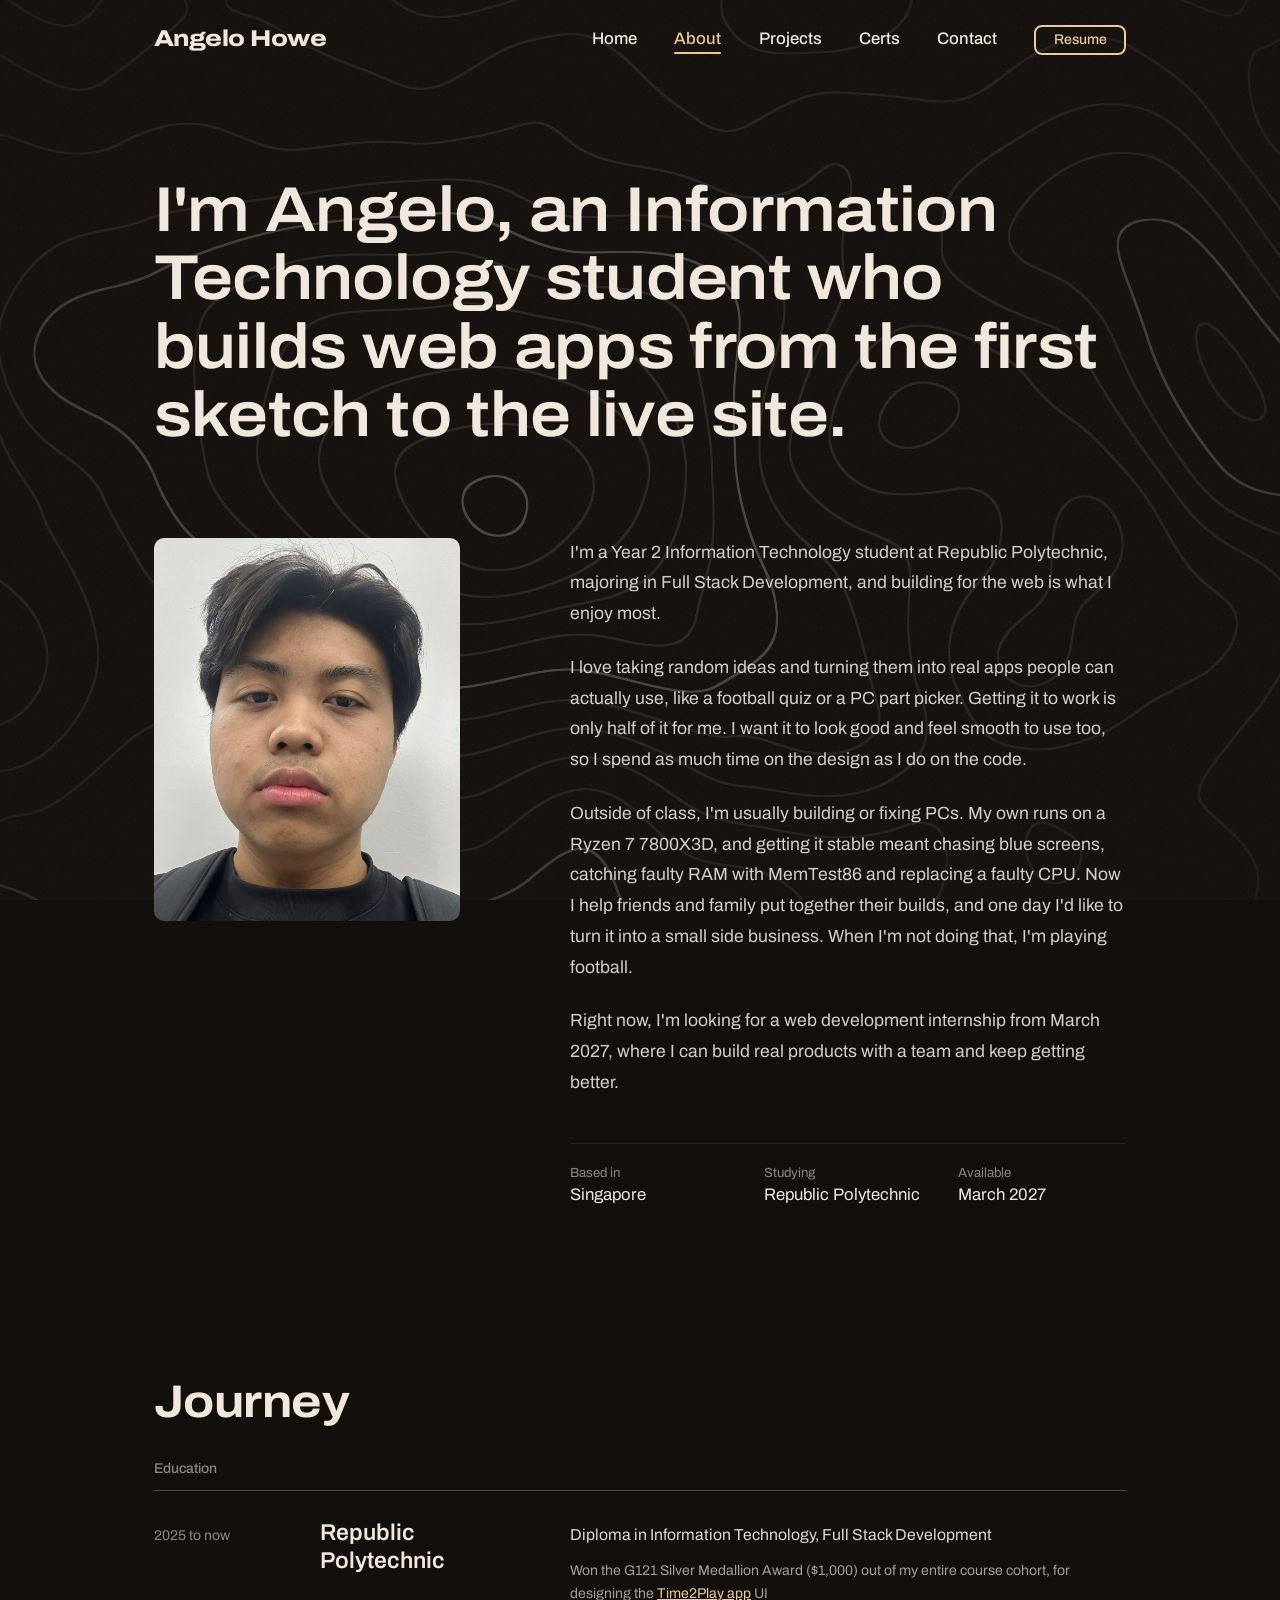
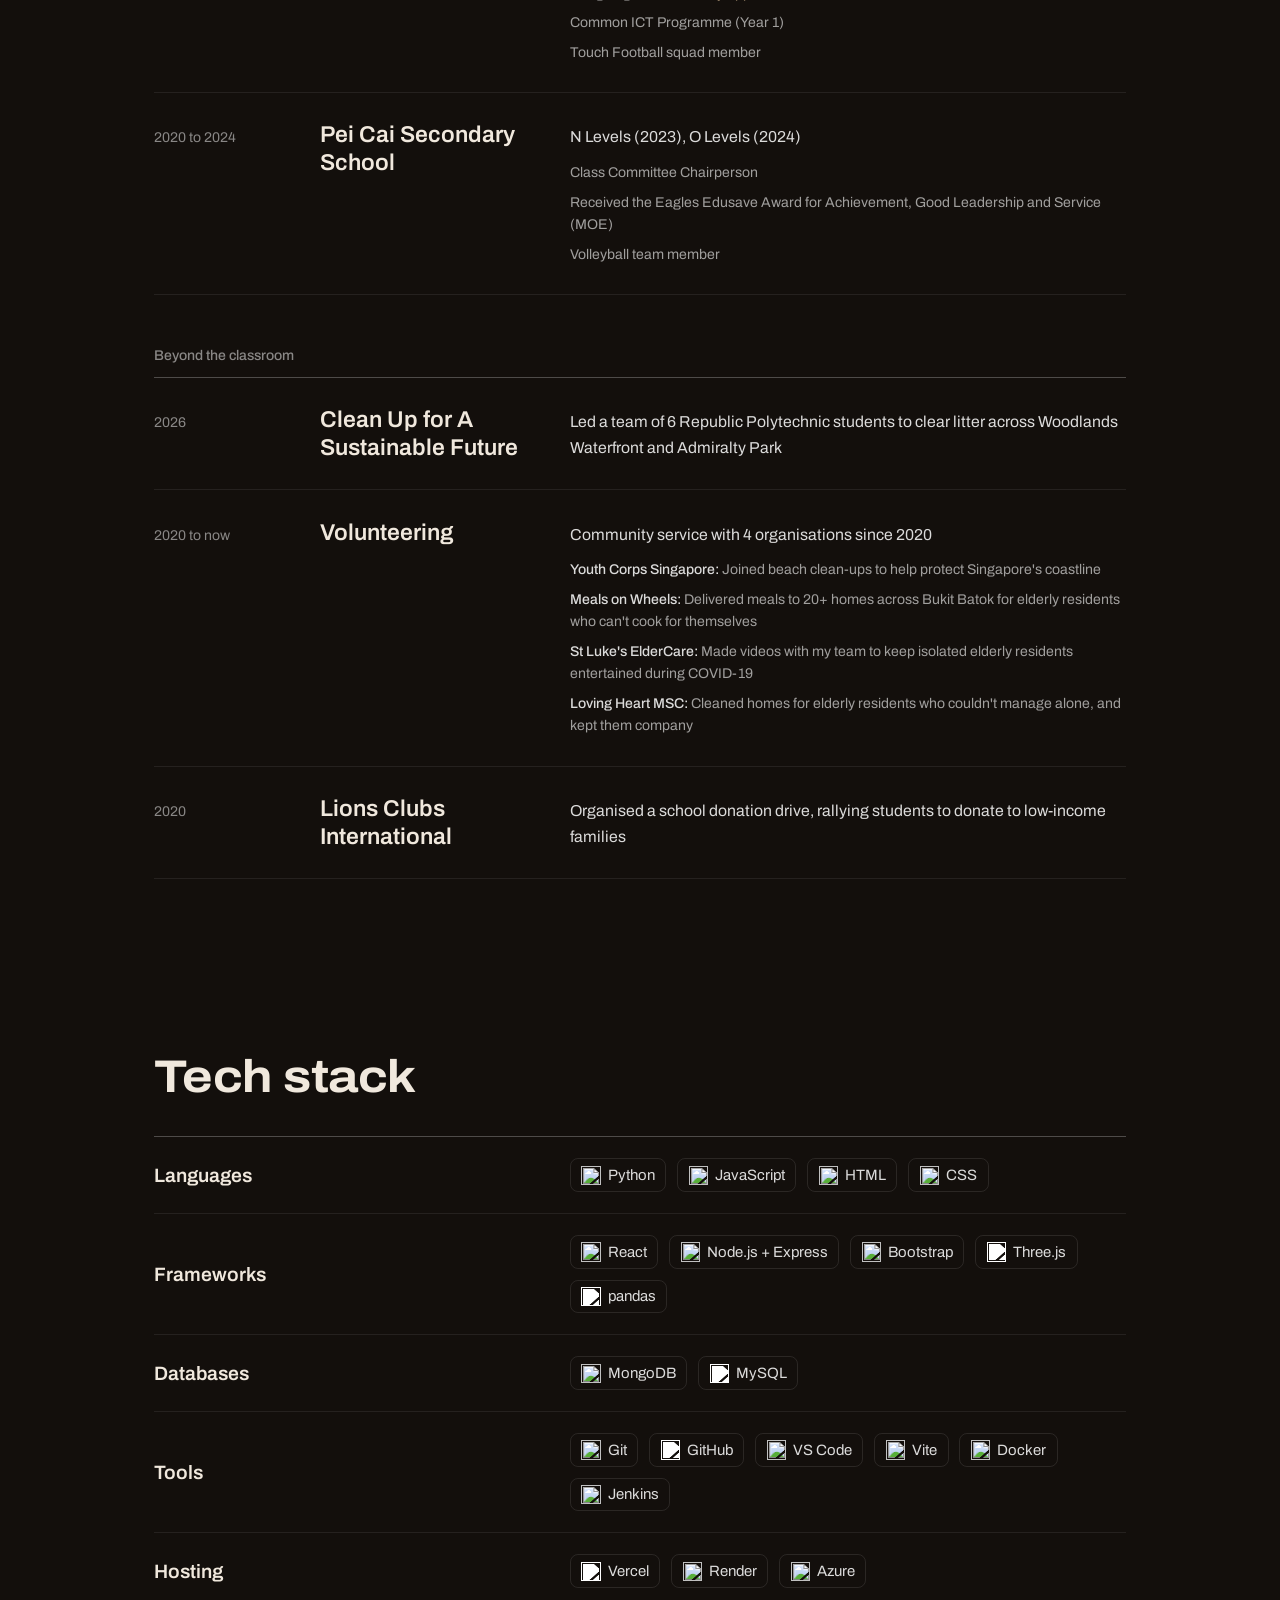
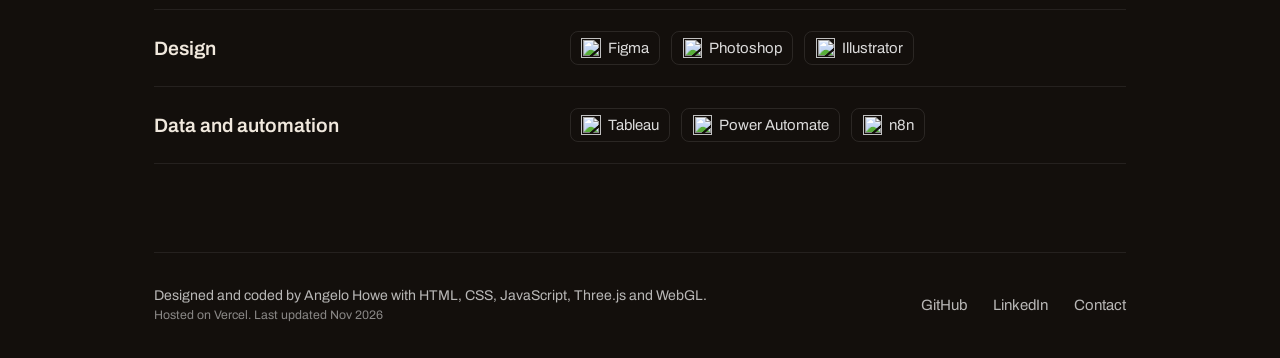
==== commit 9a2db894: "Split CSS into base and page files, update about bio" ====
--- a/about.html
+++ b/about.html
@@ -5,9 +5,8 @@
     <meta name="viewport" content="width=device-width, initial-scale=1.0" />
     <title>About | Angelo Howe</title>
     <meta name="description" content="About Angelo Howe, a Year 2 Information Technology student at Republic Polytechnic specialising in Full Stack Development. Education, volunteering and tech stack.">
-    <link rel="stylesheet" href="css/style.css" />
-    <link rel="stylesheet" href="css/mediaqueries.css" />
-    <link rel="stylesheet" href="css/navbar.css">
+    <link rel="stylesheet" href="css/base.css">
+    <link rel="stylesheet" href="css/about.css">
     <link rel="icon" type="image/png" href="./assets/favicon_v14.png">
     <link href="https://unpkg.com/boxicons@2.1.4/css/boxicons.min.css" rel="stylesheet">
     <link href="https://fonts.googleapis.com/css2?family=Archivo:wdth,wght@62..125,400..800&display=swap" rel="stylesheet">
@@ -41,9 +40,10 @@
         </div>
 
         <div class="about-bio reveal">
-            <p>I'm in Year 2 at Republic Polytechnic, majoring in Full Stack Development. I like owning a project from start to finish, from designing the screens in Figma to building the API and putting it online. Three of my web apps are live right now.</p>
-            <p>Outside of coding, I play football regularly and build gaming PCs. It started with my own build, and now I help friends and family with theirs. One day I'd like to turn that into a small side business.</p>
-            <p>Next up is an internship in web development, then a university degree. Long term, I'm interested in software engineering, web development and business data analytics.</p>
+            <p>I'm a Year 2 Information Technology student at Republic Polytechnic, majoring in Full Stack Development, and building for the web is what I enjoy most.</p>
+            <p>I love taking random ideas and turning them into real apps people can actually use, like a football quiz or a PC part picker. Getting it to work is only half of it for me. I want it to look good and feel smooth to use too, so I spend as much time on the design as I do on the code.</p>
+            <p>Outside of class, I'm usually building or fixing PCs. My own runs on a Ryzen 7 7800X3D, and getting it stable meant chasing blue screens, catching faulty RAM with MemTest86 and replacing a faulty CPU. Now I help friends and family put together their builds, and one day I'd like to turn it into a small side business. When I'm not doing that, I'm playing football.</p>
+            <p>Right now, I'm looking for a web development internship from March 2027, where I can build real products with a team and keep getting better.</p>
 
             <!-- quick facts in one line -->
             <dl class="about-facts">
--- a/css/base.css
+++ b/css/base.css
@@ -0,0 +1,533 @@
+/* ==========================================================
+   BASE
+   Shared by every page: colours, background, navbar, buttons, footer and animations
+========================================================== */
+
+* {
+  margin: 0;
+  padding: 0;
+  box-sizing: border-box;
+  text-decoration: none;
+  border: none;
+  outline: none;
+  font-family: "Archivo", sans-serif;
+}
+
+html {
+  font-size: 55%;
+  overflow-x: hidden;
+  scroll-behavior: smooth;
+}
+
+/* everything scales down a little on phones */
+@media (max-width: 600px) {
+    html {
+        font-size: 50%;
+    }
+}
+
+/* outline is turned off above, so keyboard users get a gold ring instead (mouse clicks don't show it) */
+:focus-visible {
+  outline: 2px solid var(--main-color);
+  outline-offset: 3px;
+  border-radius: 4px;
+}
+
+/* ========================
+   VARIABLES & BASE
+======================== */
+:root {
+  --bg-color: #130f0c;          /* espresso brown */
+  --second-bg-color: #1b1612;
+  --text-color: #f0e8dd;        /* warm white, same colour family as the background */
+  --main-color: #e8c9a0;        /* sand, a light tint of the background colour */
+  --line-color: rgba(255, 255, 255, 0.08);
+}
+
+body {
+    background: var(--bg-color);
+    color: var(--text-color);
+}
+
+/* ===== Background ===== */
+/* the topographic map is drawn with WebGL in script.js onto this canvas */
+#bg-canvas {
+    position: fixed;
+    inset: 0;
+    width: 100%;
+    height: 100%;
+    z-index: -2;
+    pointer-events: none;
+}
+
+/* fine grain on top so the gradient doesn't look flat */
+body::after {
+    content: "";
+    position: fixed;
+    inset: 0;
+    z-index: -1;
+    pointer-events: none;
+    opacity: 0.05;
+    background-image: url("data:image/svg+xml,%3Csvg xmlns='http://www.w3.org/2000/svg' width='200' height='200'%3E%3Cfilter id='n'%3E%3CfeTurbulence type='fractalNoise' baseFrequency='0.85' numOctaves='3' stitchTiles='stitch'/%3E%3C/filter%3E%3Crect width='100%25' height='100%25' filter='url(%23n)'/%3E%3C/svg%3E");
+}
+
+span {
+    color: var(--main-color);
+}
+
+/* ========================
+   SCROLLBAR
+======================== */
+::-webkit-scrollbar {
+    width: 10px;
+}
+
+::-webkit-scrollbar-thumb {
+    background-color: var(--main-color);
+}
+
+::-webkit-scrollbar-track {
+    background-color: var(--bg-color);
+}
+
+/* ========================
+   DIVIDER
+======================== */
+.divider {
+    width: 76%;
+    height: 1px;
+    margin: 0 auto;
+    background: var(--line-color);
+}
+
+/* ========================
+   HEADER / NAVBAR
+======================== */
+.header {
+    position: fixed;
+    width: 100%;
+    top: 0%;
+    left: 0%;
+    padding: 3rem 12%;
+    /* see-through at the top so the map shows behind it */
+    background: transparent;
+    border-bottom: 1px solid transparent;
+    display: flex;
+    justify-content: space-between;
+    align-items: center;
+    z-index: 100;
+    transition: background 0.3s ease, border-color 0.3s ease;
+}
+
+/* once you scroll down, the navbar gets a dark background so the text stays readable */
+.header.scrolled {
+    /* frosted glass: a bit see-through, blurred so text behind it doesn't clash */
+    background: color-mix(in srgb, var(--second-bg-color) 65%, transparent);
+    -webkit-backdrop-filter: blur(14px);
+    backdrop-filter: blur(14px);
+    border-bottom-color: var(--line-color);
+}
+
+#menu-icon {
+    font-size: 3.6rem;
+    color: var(--main-color);
+    display: none;
+}
+
+.logo {
+    font-stretch: 118%;
+    letter-spacing: -0.02em; /* wider letters set a bit tighter, so the name reads as one word mark */
+    font-size: 2.6rem;
+    color: var(--text-color);
+    font-weight: 800;
+    cursor: pointer;
+    transition: 0.3s ease;
+}
+
+.logo span {
+    color: var(--text-color);
+}
+
+.navbar a {
+    position: relative;
+    font-size: 1.9rem;
+    color: var(--text-color);
+    margin-left: 4rem;
+    font-weight: 500;
+    transition: color 0.3s ease;
+}
+
+/* gold line under the link, grows out from the middle on hover */
+.navbar a:not(.nav-resume)::after {
+    content: "";
+    position: absolute;
+    left: 0;
+    right: 0;
+    bottom: -0.6rem;
+    height: 2px;
+    border-radius: 2px;
+    background: var(--main-color);
+    transform: scaleX(0);
+    transition: transform 0.3s ease;
+}
+
+.navbar a:hover {
+    color: var(--main-color);
+}
+
+.navbar a:not(.nav-resume):hover::after {
+    transform: scaleX(1);
+}
+
+/* Resume button in the navbar */
+.navbar a.nav-resume {
+    margin-left: 4rem;
+    padding: 0.6rem 2rem;
+    font-size: 1.6rem;
+    color: var(--main-color);
+    border: 2px solid var(--main-color);
+    border-radius: 8px;
+}
+
+.navbar a.nav-resume:hover {
+    background: var(--main-color);
+    color: var(--bg-color);
+    border: 2px solid var(--main-color);
+}
+
+/* ========================
+   ACTIVE NAV
+======================== */
+.active-nav {
+    color: var(--main-color) !important;
+}
+
+/* current page keeps its line showing */
+.navbar a.active-nav::after {
+    transform: scaleX(1);
+}
+
+/* ----- Navbar on smaller screens ----- */
+@media (max-width: 1200px) {
+    .header {
+        padding: 3rem 6%;
+    }
+
+    .navbar a {
+        margin-left: 2.5rem;
+    }
+
+    .navbar a.nav-resume {
+        margin-left: 2.5rem;
+    }
+}
+
+/* phones and tablets: full screen menu */
+@media (max-width: 991px) {
+    #menu-icon {
+        display: block;
+        cursor: pointer;
+        position: relative;
+        z-index: 2; /* stays above the open menu */
+    }
+
+    .logo {
+        position: relative;
+        z-index: 2;
+    }
+
+    .navbar {
+        position: fixed;
+        inset: 0;
+        height: 100dvh;
+        display: flex;
+        flex-direction: column;
+        justify-content: center;
+        padding: 10rem 6% 6rem;
+        background: var(--bg-color);
+        opacity: 0;
+        visibility: hidden;
+        transition: opacity 0.35s ease, visibility 0.35s;
+    }
+
+    .navbar.active {
+        opacity: 1;
+        visibility: visible;
+    }
+
+    /* big stacked links */
+    .navbar a {
+        display: block;
+        margin: 0;
+        padding: 1.4rem 0;
+        font-size: 4.4rem;
+        font-weight: 700;
+        font-stretch: 112%;
+        border-bottom: 1px solid var(--line-color);
+        opacity: 0;
+        transform: translateY(2rem);
+        transition: color 0.3s ease, opacity 0.4s ease, transform 0.4s ease;
+    }
+
+    /* links slide up one after another when the menu opens */
+    .navbar.active a {
+        opacity: 1;
+        transform: none;
+    }
+
+    .navbar.active a:nth-child(2) { transition-delay: 0.05s; }
+    .navbar.active a:nth-child(3) { transition-delay: 0.1s; }
+    .navbar.active a:nth-child(4) { transition-delay: 0.15s; }
+    .navbar.active a:nth-child(5) { transition-delay: 0.2s; }
+    .navbar.active a:nth-child(6) { transition-delay: 0.25s; }
+
+    /* no sliding underline in the menu, the coloured text is enough */
+    .navbar a::after {
+        display: none;
+    }
+
+    /* Resume sits under the links as a button */
+    .navbar a.nav-resume {
+        align-self: flex-start;
+        margin: 4rem 0 0;
+        padding: 1rem 3rem;
+        font-size: 1.8rem;
+        font-weight: 600;
+        font-stretch: 100%;
+        border-bottom: 2px solid var(--main-color);
+    }
+
+    /* the frosted header would trap the menu inside it, so turn it off while the menu is open */
+    .menu-open .header {
+        background: transparent;
+        -webkit-backdrop-filter: none;
+        backdrop-filter: none;
+        border-bottom-color: transparent;
+    }
+
+    /* page behind the menu can't scroll */
+    body.menu-open {
+        overflow: hidden;
+    }
+}
+
+/* ========================
+   SECTIONS (GLOBAL)
+======================== */
+section {
+    padding: 10rem 12%;
+}
+
+@media (max-width: 1200px) {
+    section {
+        padding: 10rem 6%;
+    }
+}
+
+/* wide letters for big headings */
+h1, h2 {
+    font-stretch: 112%;
+    letter-spacing: -0.01em;
+}
+
+/* ========================
+   BUTTONS
+======================== */
+.btn-group {
+    display: flex;
+    gap: 1.5rem;
+}
+
+.btn {
+    display: inline-block;
+    padding: 1rem 3rem;
+    background: var(--main-color);
+    border-radius: 8px;
+    font-size: 1.8rem;
+    color: var(--bg-color);
+    border: 2px solid transparent;
+    font-weight: 600;
+    transition: 0.3s ease-in-out;
+}
+
+.btn:hover {
+    background: color-mix(in srgb, var(--main-color) 80%, white);
+}
+
+.btn-group a:nth-of-type(2) {
+    background-color: transparent;
+    color: var(--text-color);
+    border: 2px solid rgba(255, 255, 255, 0.25);
+}
+
+.btn-group a:nth-of-type(2):hover {
+    border-color: var(--text-color);
+}
+
+/* ========================
+   SHARED BY HOME, PROJECTS AND CERTS
+======================== */
+/* screenshots that fill their box */
+.project-img {
+    position: absolute;
+    inset: 0;
+    width: 100%;
+    height: 100%;
+    object-fit: cover;
+    object-position: top;
+    display: block;
+}
+
+/* tech used, shown as small tags */
+.project-stack {
+    display: flex;
+    flex-wrap: wrap;
+    gap: 0.8rem;
+    margin-bottom: 2rem;
+}
+
+.project-stack .tag {
+    font-size: 1.4rem;
+    color: rgba(255, 255, 255, 0.8);
+    background: rgba(255, 255, 255, 0.06);
+    border-radius: 6px;
+    padding: 0.4rem 1rem;
+}
+
+/* small gold text links (hero, projects) */
+.card-link {
+    font-size: 1.6rem;
+    font-weight: 500;
+    color: var(--main-color);
+    background: none;
+    cursor: pointer;
+    padding: 0;
+}
+
+.card-link:hover {
+    text-decoration: underline;
+}
+
+.card-link i {
+    vertical-align: middle;
+}
+
+/* screenshot that follows the mouse (projects list and certs), moved by the script on each page */
+.row-preview {
+    position: fixed;
+    left: 0;
+    top: 0;
+    width: 32rem;
+    aspect-ratio: 16 / 10;
+    object-fit: cover;
+    object-position: top;
+    border-radius: 8px;
+    border: 1px solid var(--line-color);
+    box-shadow: 0 20px 50px rgba(0, 0, 0, 0.5);
+    pointer-events: none;
+    z-index: 50;
+    opacity: 0;
+    transform: translate(2.4rem, -50%) scale(0.96);
+    transition: opacity 0.25s ease, transform 0.25s ease;
+}
+
+.row-preview.visible {
+    opacity: 1;
+    transform: translate(2.4rem, -50%) scale(1);
+}
+
+/* phones have no hover, so no preview */
+@media (hover: none) {
+    .row-preview {
+        display: none;
+    }
+}
+
+/* ========================
+   FOOTER
+======================== */
+.projects-footer {
+    padding: 4rem 12%;
+}
+
+.footer-row {
+    display: flex;
+    justify-content: space-between;
+    align-items: center;
+    gap: 3rem;
+    flex-wrap: wrap;
+}
+
+.footer-sub {
+    font-size: 1.6rem;
+    color: rgba(255, 255, 255, 0.7);
+    margin-bottom: 0.6rem;
+}
+
+.footer-note {
+    font-size: 1.4rem;
+    color: rgba(255, 255, 255, 0.5);
+}
+
+.footer-links {
+    display: flex;
+    gap: 3rem;
+}
+
+.footer-links a {
+    font-size: 1.7rem;
+    color: rgba(255, 255, 255, 0.7);
+    transition: 0.3s ease;
+}
+
+.footer-links a:hover {
+    color: var(--main-color);
+}
+
+/* ========================
+   ANIMATIONS
+======================== */
+@keyframes fadeUp {
+    from {
+        opacity: 0;
+        transform: translateY(35px);
+    }
+    to {
+        opacity: 1;
+        transform: translateY(0);
+    }
+}
+
+/* Fade up on scroll */
+.reveal {
+    opacity: 0;
+    transform: translateY(35px);
+    transition: opacity 0.9s ease-out, transform 0.9s ease-out;
+}
+
+.reveal.show {
+    opacity: 1;
+    transform: translateY(0);
+}
+
+/* Cards appear one by one, --delay is set in script.js */
+.stagger > * {
+    opacity: 0;
+}
+
+.stagger > .show {
+    opacity: 1;
+    animation: fadeUp 0.9s ease-out backwards;
+    animation-delay: var(--delay, 0s);
+}
+
+/* turns off the scroll animations if reduce motion is on */
+@media (prefers-reduced-motion: reduce) {
+    .reveal,
+    .stagger > * {
+        opacity: 1;
+        transform: none;
+        transition: none;
+        animation: none !important;
+    }
+}
--- a/css/about.css
+++ b/css/about.css
@@ -0,0 +1,271 @@
+/* ==========================================================
+   ABOUT PAGE
+   Intro, photo and bio, journey and tech stack
+========================================================== */
+
+/* the whole page sits on one 12 column grid.
+   bio, journey details and tech chips all start at column 6, so they line up down the page */
+.about-main,
+.journey-row,
+.stack-row {
+    display: grid;
+    grid-template-columns: repeat(12, 1fr);
+    column-gap: 3rem;
+}
+
+/* ----- Intro ----- */
+.about-intro {
+    padding-top: 20rem;
+    padding-bottom: 10rem;
+}
+
+.about-intro h1 {
+    max-width: 26ch;
+    font-size: 7.2rem;
+    font-weight: 600;
+    line-height: 1.08;
+}
+
+/* ----- Photo and bio ----- */
+.about-main {
+    padding-top: 0;
+    align-items: start;
+}
+
+.about-photo {
+    grid-column: 1 / span 4;
+    max-width: 42rem;
+    overflow: hidden;
+    border-radius: 10px;
+}
+
+.about-photo img {
+    display: block;
+    width: 100%;
+    aspect-ratio: 4 / 5;
+    object-fit: cover;
+    transition: transform 0.8s ease;
+}
+
+/* small zoom on hover */
+.about-photo:hover img {
+    transform: scale(1.02);
+}
+
+.about-bio {
+    grid-column: 6 / span 7;
+    max-width: 76rem; /* keeps lines a comfortable length on big screens */
+}
+
+.about-bio p {
+    font-size: 2rem;
+    line-height: 1.75;
+    color: rgba(255, 255, 255, 0.8);
+    margin-bottom: 2.6rem;
+}
+
+/* three facts side by side under the bio */
+.about-facts {
+    display: grid;
+    grid-template-columns: repeat(3, 1fr);
+    gap: 3rem;
+    margin-top: 5rem;
+    padding-top: 2.4rem;
+    border-top: 1px solid var(--line-color);
+}
+
+.about-facts dt {
+    font-size: 1.5rem;
+    color: rgba(255, 255, 255, 0.5);
+    margin-bottom: 0.6rem;
+}
+
+.about-facts dd {
+    font-size: 1.9rem;
+}
+
+/* ----- Journey and tech stack ----- */
+.about-head {
+    font-size: 5.2rem;
+    font-weight: 700;
+    line-height: 1;
+    margin-bottom: 4rem;
+}
+
+.journey-group + .journey-group {
+    margin-top: 6rem;
+}
+
+.group-label {
+    font-size: 1.6rem;
+    font-weight: 500;
+    color: rgba(255, 255, 255, 0.5);
+    padding-bottom: 1.6rem;
+    border-bottom: 1px solid rgba(255, 255, 255, 0.25);
+}
+
+/* year, name, details */
+.journey-row {
+    align-items: baseline;
+    padding: 3.2rem 0;
+    border-bottom: 1px solid var(--line-color);
+}
+
+.journey-year {
+    grid-column: 1 / span 2;
+    font-size: 1.6rem;
+    color: rgba(255, 255, 255, 0.5);
+}
+
+.journey-row h4 {
+    grid-column: 3 / span 3;
+    font-size: 2.6rem;
+    font-weight: 600;
+    line-height: 1.2;
+}
+
+.journey-detail {
+    grid-column: 6 / span 7;
+}
+
+.journey-detail p {
+    font-size: 1.8rem;
+    line-height: 1.6;
+    color: rgba(255, 255, 255, 0.85);
+}
+
+.journey-detail ul {
+    list-style: none;
+    margin-top: 1.4rem;
+    display: flex;
+    flex-direction: column;
+    gap: 0.8rem;
+}
+
+.journey-detail li {
+    font-size: 1.6rem;
+    line-height: 1.6;
+    color: rgba(255, 255, 255, 0.6);
+}
+
+/* organisation names */
+.journey-detail strong {
+    font-weight: 500;
+    color: rgba(255, 255, 255, 0.85);
+}
+
+.journey-detail a {
+    color: var(--main-color);
+    text-decoration: underline;
+}
+
+/* category on the left, chips from column 6 */
+.stack-row {
+    align-items: center;
+    padding: 2.4rem 0;
+    border-bottom: 1px solid var(--line-color);
+}
+
+.stack-row:first-child {
+    border-top: 1px solid rgba(255, 255, 255, 0.25);
+}
+
+.stack-row h3 {
+    grid-column: 1 / span 5;
+    font-size: 2.2rem;
+    font-weight: 600;
+}
+
+.stack-row .tech-list {
+    grid-column: 6 / span 7;
+}
+
+/* tech chips with their logos */
+.tech-list {
+    display: flex;
+    flex-wrap: wrap;
+    gap: 1.2rem;
+}
+
+.tech-item {
+    display: inline-flex;
+    align-items: center;
+    gap: 0.8rem;
+    font-size: 1.7rem;
+    color: rgba(255, 255, 255, 0.85);
+    border: 1px solid rgba(255, 255, 255, 0.1);
+    border-radius: 8px;
+    padding: 0.7rem 1.2rem;
+    transition: border-color 0.3s ease;
+}
+
+.tech-item:hover {
+    border-color: rgba(255, 255, 255, 0.3);
+}
+
+.tech-item img {
+    width: 2.2rem;
+    height: 2.2rem;
+}
+
+/* makes black logos white */
+.tech-item .icon-white {
+    filter: brightness(0) invert(1);
+}
+
+/* tablets: photo and bio side by side but tighter, rows stack */
+@media (max-width: 991px) {
+    .about-intro {
+        padding-top: 14rem;
+        padding-bottom: 6rem;
+    }
+
+    .about-intro h1 {
+        font-size: 5.2rem;
+    }
+
+    .about-photo {
+        grid-column: 1 / span 12;
+        max-width: 36rem;
+        margin-bottom: 5rem;
+    }
+
+    .about-bio {
+        grid-column: 1 / span 12;
+    }
+
+    .journey-row,
+    .stack-row {
+        row-gap: 1rem;
+    }
+
+    .journey-year {
+        grid-column: 1 / span 12;
+    }
+
+    .journey-row h4,
+    .journey-detail,
+    .stack-row h3,
+    .stack-row .tech-list {
+        grid-column: 1 / span 12;
+    }
+
+    .about-head {
+        font-size: 4.2rem;
+    }
+}
+
+@media (max-width: 600px) {
+    .about-intro h1 {
+        font-size: 4.4rem;
+    }
+
+    .about-bio p {
+        font-size: 1.8rem;
+    }
+
+    .about-facts {
+        grid-template-columns: 1fr;
+        gap: 1.6rem;
+    }
+}
